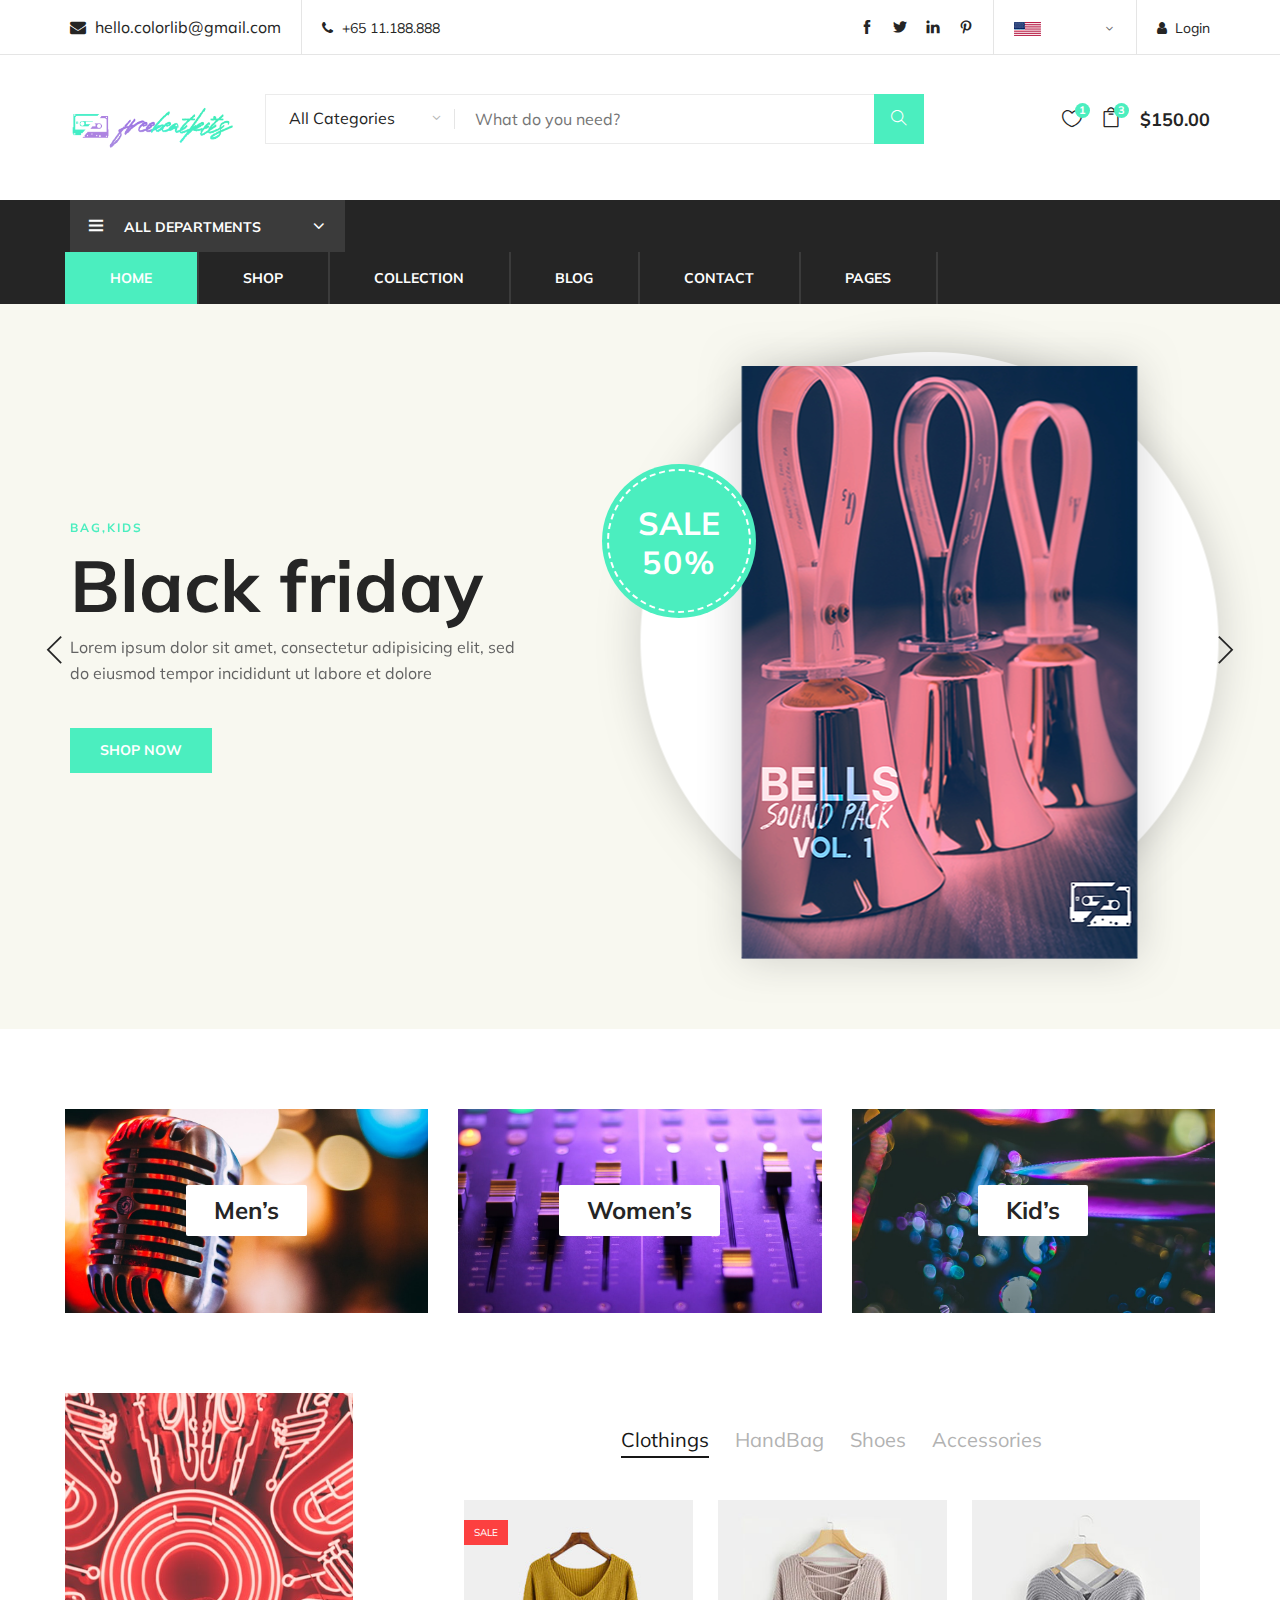
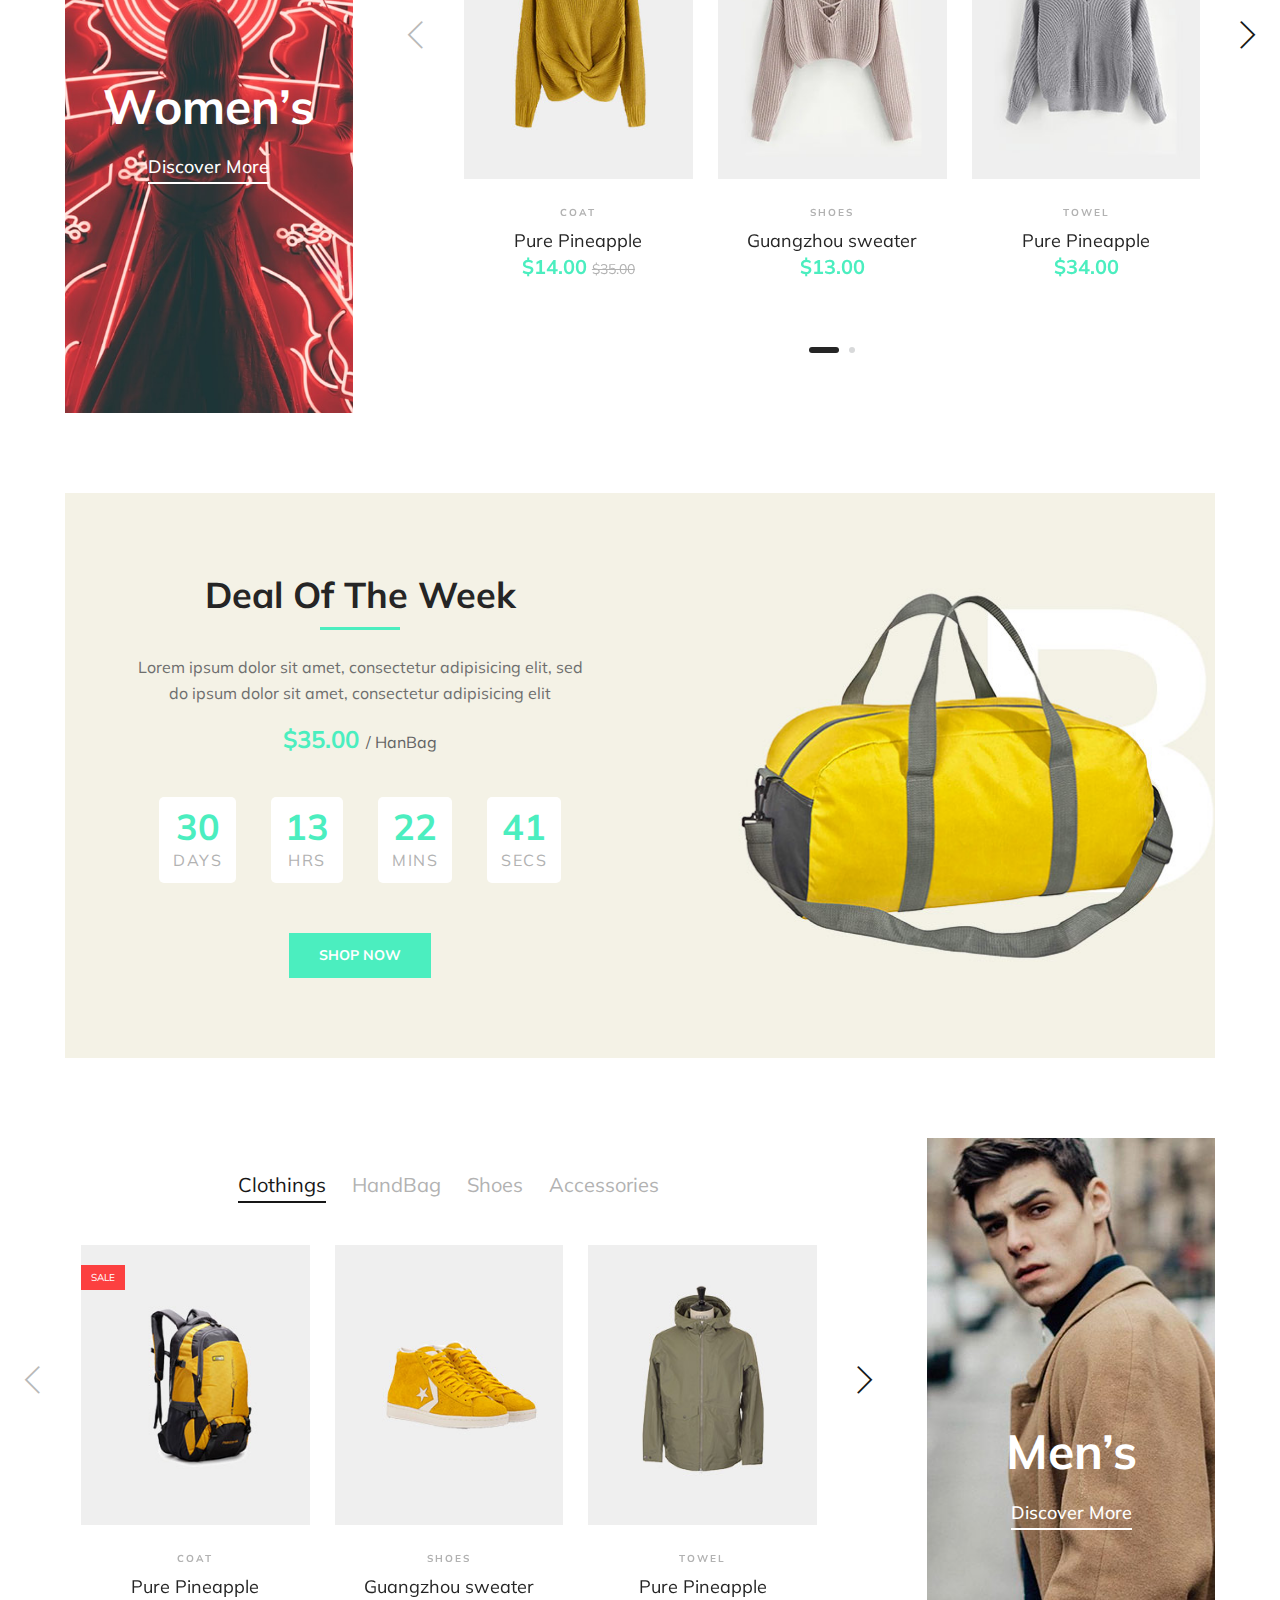
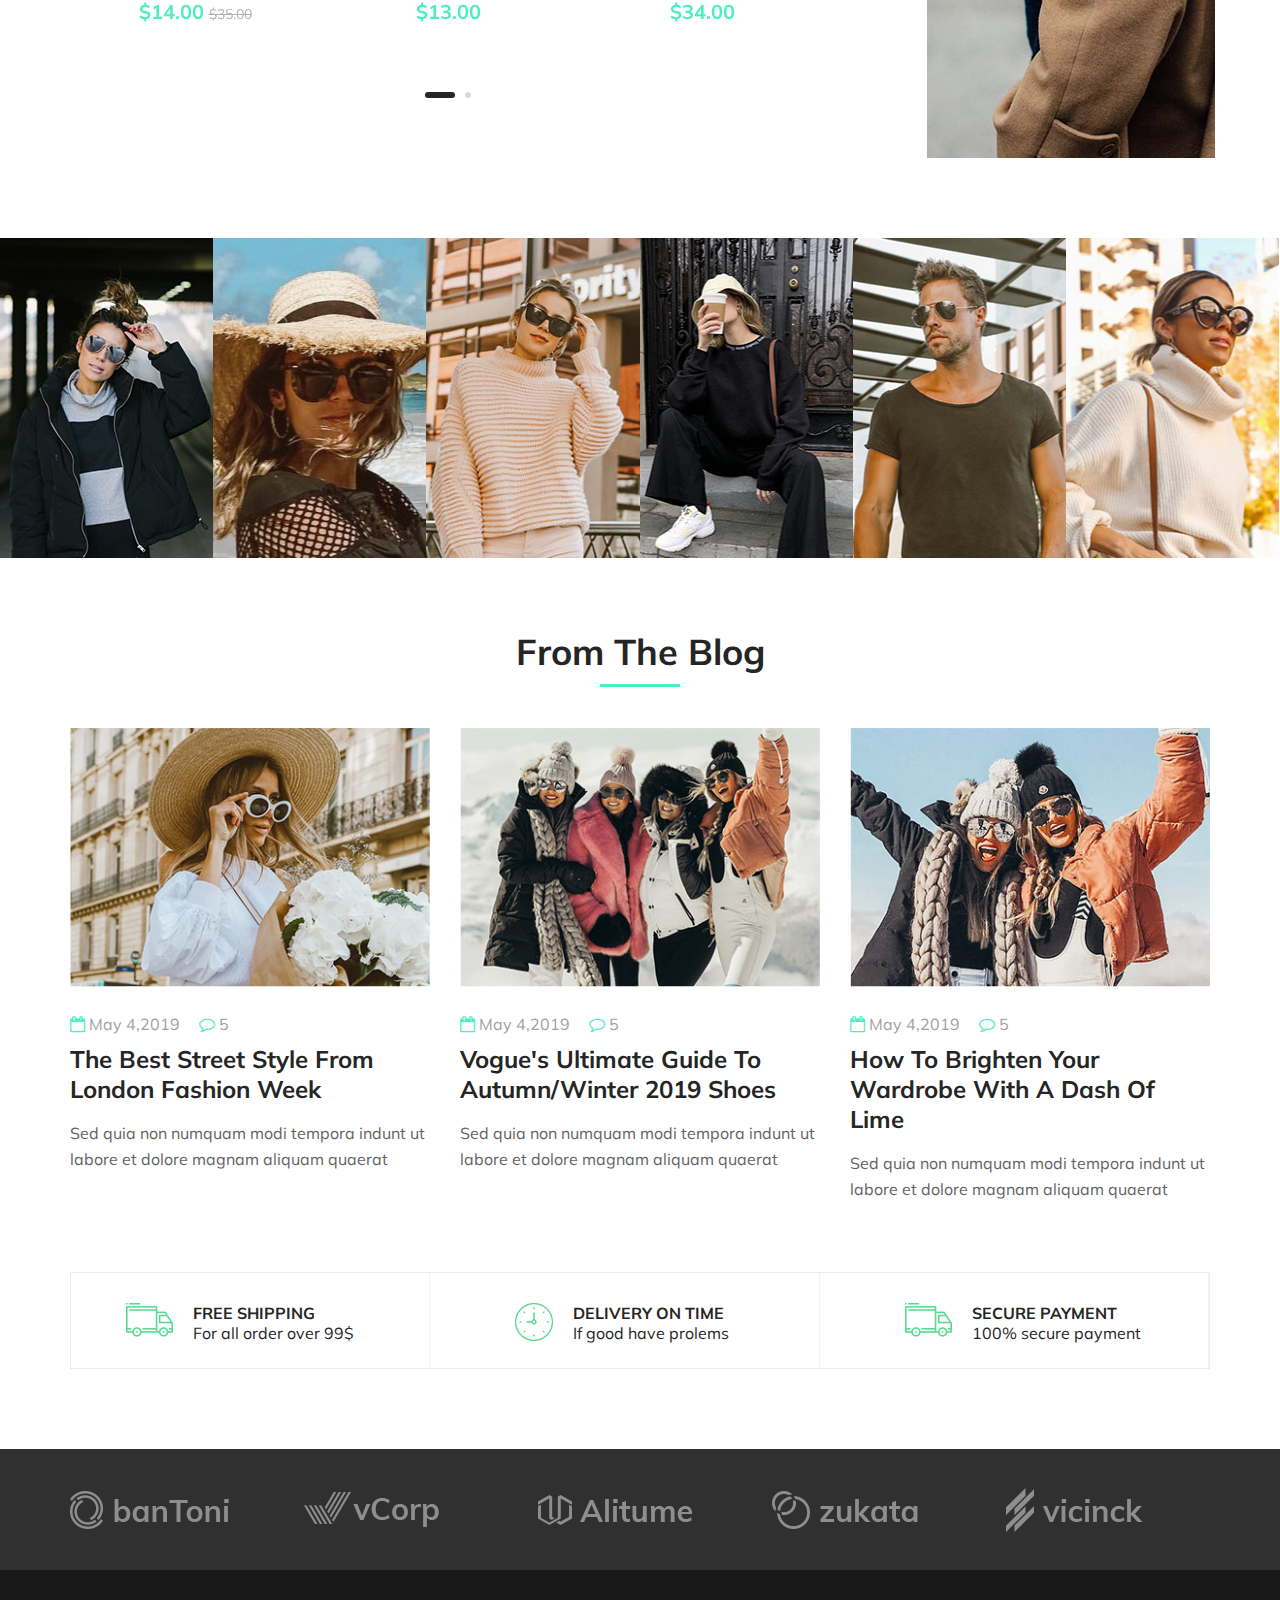
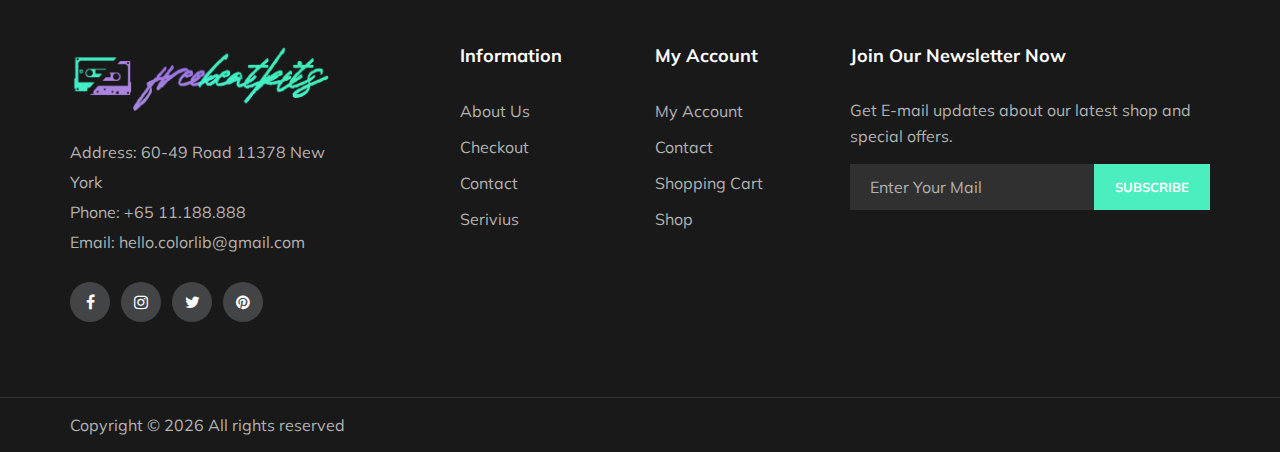
==== index.html @ e873b958 "Temp 1.0" ====
<!DOCTYPE html>
<html lang="zxx">

<head>
    <meta charset="UTF-8">
    <meta name="description" content="Fashi Template">
    <meta name="keywords" content="Fashi, unica, creative, html">
    <meta name="viewport" content="width=device-width, initial-scale=1.0">
    <meta http-equiv="X-UA-Compatible" content="ie=edge">
    <link rel="shortcut icon" href="./img/logo_icon.png " type="image/x-icon">
    <title>FreeBeatKits</title>

    <!-- Google Font -->
    <link href="https://fonts.googleapis.com/css?family=Muli:300,400,500,600,700,800,900&display=swap" rel="stylesheet">

    <!-- Css Styles -->
    <link rel="stylesheet" href="css/bootstrap.min.css" type="text/css">
    <link rel="stylesheet" href="css/font-awesome.min.css" type="text/css">
    <link rel="stylesheet" href="css/themify-icons.css" type="text/css">
    <link rel="stylesheet" href="css/elegant-icons.css" type="text/css">
    <link rel="stylesheet" href="css/owl.carousel.min.css" type="text/css">
    <link rel="stylesheet" href="css/nice-select.css" type="text/css">
    <link rel="stylesheet" href="css/jquery-ui.min.css" type="text/css">
    <link rel="stylesheet" href="css/slicknav.min.css" type="text/css">
    <link rel="stylesheet" href="css/style.css" type="text/css">
</head>

<body>
    <!-- Page Preloder -->
    <div id="preloder">
        <div class="loader"></div>
    </div>

    <!-- Header Section Begin -->
    <header class="header-section">
        <div class="header-top">
            <div class="container">
                <div class="ht-left">
                    <div class="mail-service">
                        <i class=" fa fa-envelope"></i>
                        hello.colorlib@gmail.com
                    </div>
                    <div class="phone-service">
                        <i class=" fa fa-phone"></i>
                        +65 11.188.888
                    </div>
                </div>
                <div class="ht-right">
                    <a href="#" class="login-panel"><i class="fa fa-user"></i>Login</a>
                    <div class="lan-selector">
                        <select class="language_drop" name="countries" id="countries" style="width:300px;">
                            <option value='yt' data-image="img/flag-1.jpg" data-imagecss="flag yt" data-title="English">
                            </option>
                            English</option>
                            <option value='yu' data-image="img/flag-2.jpg" data-imagecss="flag yu"
                                data-title="Bangladesh">German </option>
                        </select>
                    </div>
                    <div class="top-social">
                        <a href="#"><i class="ti-facebook"></i></a>
                        <a href="#"><i class="ti-twitter-alt"></i></a>
                        <a href="#"><i class="ti-linkedin"></i></a>
                        <a href="#"><i class="ti-pinterest"></i></a>
                    </div>
                </div>
            </div>
        </div>
        <div class="container">
            <div class="inner-header">
                <div class="row">
                    <div class="col-lg-2 col-md-2">
                        <div class="logo">
                            <a href="./index.html">
                                <img src="img/logo.png" alt="">
                            </a>
                        </div>
                    </div>
                    <div class="col-lg-7 col-md-7">
                        <div class="advanced-search">
                            <button type="button" class="category-btn">All Categories</button>
                            <div class="input-group">
                                <input type="text" placeholder="What do you need?">
                                <button type="button"><i class="ti-search"></i></button>
                            </div>
                        </div>
                    </div>
                    <div class="col-lg-3 text-right col-md-3">
                        <ul class="nav-right">
                            <li class="heart-icon">
                                <a href="#">
                                    <i class="icon_heart_alt"></i>
                                    <span>1</span>
                                </a>
                            </li>
                            <li class="cart-icon">
                                <a href="#">
                                    <i class="icon_bag_alt"></i>
                                    <span>3</span>
                                </a>
                                <div class="cart-hover">
                                    <div class="select-items">
                                        <table>
                                            <tbody>
                                                <tr>
                                                    <td class="si-pic"><img src="img/select-product-1.jpg" alt=""></td>
                                                    <td class="si-text">
                                                        <div class="product-selected">
                                                            <p>$60.00 x 1</p>
                                                            <h6>Kabino Bedside Table</h6>
                                                        </div>
                                                    </td>
                                                    <td class="si-close">
                                                        <i class="ti-close"></i>
                                                    </td>
                                                </tr>
                                                <tr>
                                                    <td class="si-pic"><img src="img/select-product-2.jpg" alt=""></td>
                                                    <td class="si-text">
                                                        <div class="product-selected">
                                                            <p>$60.00 x 1</p>
                                                            <h6>Kabino Bedside Table</h6>
                                                        </div>
                                                    </td>
                                                    <td class="si-close">
                                                        <i class="ti-close"></i>
                                                    </td>
                                                </tr>
                                            </tbody>
                                        </table>
                                    </div>
                                    <div class="select-total">
                                        <span>total:</span>
                                        <h5>$120.00</h5>
                                    </div>
                                    <div class="select-button">
                                        <a href="#" class="primary-btn view-card">VIEW CARD</a>
                                        <a href="#" class="primary-btn checkout-btn">CHECK OUT</a>
                                    </div>
                                </div>
                            </li>
                            <li class="cart-price">$150.00</li>
                        </ul>
                    </div>
                </div>
            </div>
        </div>
        <div class="nav-item">
            <div class="container">
                <div class="nav-depart">
                    <div class="depart-btn">
                        <i class="ti-menu"></i>
                        <span>All departments</span>
                        <ul class="depart-hover">
                            <li class="active"><a href="#">Women’s Clothing</a></li>
                            <li><a href="#">Men’s Clothing</a></li>
                            <li><a href="#">Underwear</a></li>
                            <li><a href="#">Kid's Clothing</a></li>
                            <li><a href="#">Brand Fashion</a></li>
                            <li><a href="#">Accessories/Shoes</a></li>
                            <li><a href="#">Luxury Brands</a></li>
                            <li><a href="#">Brand Outdoor Apparel</a></li>
                        </ul>
                    </div>
                </div>
                <nav class="nav-menu mobile-menu">
                    <ul>
                        <li class="active"><a href="./index.html">Home</a></li>
                        <li><a href="./shop.html">Shop</a></li>
                        <li><a href="#">Collection</a>
                            <ul class="dropdown">
                                <li><a href="#">Men's</a></li>
                                <li><a href="#">Women's</a></li>
                                <li><a href="#">Kid's</a></li>
                            </ul>
                        </li>
                        <li><a href="./blog.html">Blog</a></li>
                        <li><a href="./contact.html">Contact</a></li>
                        <li><a href="#">Pages</a>
                            <ul class="dropdown">
                                <li><a href="./blog-details.html">Blog Details</a></li>
                                <li><a href="./shopping-cart.html">Shopping Cart</a></li>
                                <li><a href="./check-out.html">Checkout</a></li>
                                <li><a href="./faq.html">Faq</a></li>
                                <li><a href="./register.html">Register</a></li>
                                <li><a href="./login.html">Login</a></li>
                            </ul>
                        </li>
                    </ul>
                </nav>
                <div id="mobile-menu-wrap"></div>
            </div>
        </div>
    </header>
    <!-- Header End -->

    <!-- Hero Section Begin -->
    <section class="hero-section">
        <div class="hero-items owl-carousel">
            <div class="single-hero-items set-bg" data-setbg="img/hero-1.jpg">
                <div class="container">
                    <div class="row">
                        <div class="col-lg-5">
                            <span>Bag,kids</span>
                            <h1>Black friday</h1>
                            <p>Lorem ipsum dolor sit amet, consectetur adipisicing elit, sed do eiusmod tempor
                                incididunt ut labore et dolore</p>
                            <a href="#" class="primary-btn">Shop Now</a>
                        </div>
                    </div>
                    <div class="off-card">
                        <h2>Sale <span>50%</span></h2>
                    </div>
                </div>
            </div>
            <div class="single-hero-items set-bg" data-setbg="img/hero-2.jpg">
                <div class="container">
                    <div class="row">
                        <div class="col-lg-5">
                            <span>Bag,kids</span>
                            <h1>Black friday</h1>
                            <p>Lorem ipsum dolor sit amet, consectetur adipisicing elit, sed do eiusmod tempor
                                incididunt ut labore et dolore</p>
                            <a href="#" class="primary-btn">Shop Now</a>
                        </div>
                    </div>
                    <div class="off-card">
                        <h2>Sale <span>50%</span></h2>
                    </div>
                </div>
            </div>
        </div>
    </section>
    <!-- Hero Section End -->

    <!-- Banner Section Begin -->
    <div class="banner-section spad">
        <div class="container-fluid">
            <div class="row">
                <div class="col-lg-4">
                    <div class="single-banner">
                        <img src="img/banner-1.jpg" alt="">
                        <div class="inner-text">
                            <h4>Men’s</h4>
                        </div>
                    </div>
                </div>
                <div class="col-lg-4">
                    <div class="single-banner">
                        <img src="img/banner-2.jpg" alt="">
                        <div class="inner-text">
                            <h4>Women’s</h4>
                        </div>
                    </div>
                </div>
                <div class="col-lg-4">
                    <div class="single-banner">
                        <img src="img/banner-3.jpg" alt="">
                        <div class="inner-text">
                            <h4>Kid’s</h4>
                        </div>
                    </div>
                </div>
            </div>
        </div>
    </div>
    <!-- Banner Section End -->

    <!-- Women Banner Section Begin -->
    <section class="women-banner spad">
        <div class="container-fluid">
            <div class="row">
                <div class="col-lg-3">
                    <div class="product-large set-bg" data-setbg="img/products/women-large.jpg">
                        <h2>Women’s</h2>
                        <a href="#">Discover More</a>
                    </div>
                </div>
                <div class="col-lg-8 offset-lg-1">
                    <div class="filter-control">
                        <ul>
                            <li class="active">Clothings</li>
                            <li>HandBag</li>
                            <li>Shoes</li>
                            <li>Accessories</li>
                        </ul>
                    </div>
                    <div class="product-slider owl-carousel">
                        <div class="product-item">
                            <div class="pi-pic">
                                <img src="img/products/women-1.jpg" alt="">
                                <div class="sale">Sale</div>
                                <div class="icon">
                                    <i class="icon_heart_alt"></i>
                                </div>
                                <ul>
                                    <li class="w-icon active"><a href="#"><i class="icon_bag_alt"></i></a></li>
                                    <li class="quick-view"><a href="#">+ Quick View</a></li>
                                    <li class="w-icon"><a href="#"><i class="fa fa-random"></i></a></li>
                                </ul>
                            </div>
                            <div class="pi-text">
                                <div class="catagory-name">Coat</div>
                                <a href="#">
                                    <h5>Pure Pineapple</h5>
                                </a>
                                <div class="product-price">
                                    $14.00
                                    <span>$35.00</span>
                                </div>
                            </div>
                        </div>
                        <div class="product-item">
                            <div class="pi-pic">
                                <img src="img/products/women-2.jpg" alt="">
                                <div class="icon">
                                    <i class="icon_heart_alt"></i>
                                </div>
                                <ul>
                                    <li class="w-icon active"><a href="#"><i class="icon_bag_alt"></i></a></li>
                                    <li class="quick-view"><a href="#">+ Quick View</a></li>
                                    <li class="w-icon"><a href="#"><i class="fa fa-random"></i></a></li>
                                </ul>
                            </div>
                            <div class="pi-text">
                                <div class="catagory-name">Shoes</div>
                                <a href="#">
                                    <h5>Guangzhou sweater</h5>
                                </a>
                                <div class="product-price">
                                    $13.00
                                </div>
                            </div>
                        </div>
                        <div class="product-item">
                            <div class="pi-pic">
                                <img src="img/products/women-3.jpg" alt="">
                                <div class="icon">
                                    <i class="icon_heart_alt"></i>
                                </div>
                                <ul>
                                    <li class="w-icon active"><a href="#"><i class="icon_bag_alt"></i></a></li>
                                    <li class="quick-view"><a href="#">+ Quick View</a></li>
                                    <li class="w-icon"><a href="#"><i class="fa fa-random"></i></a></li>
                                </ul>
                            </div>
                            <div class="pi-text">
                                <div class="catagory-name">Towel</div>
                                <a href="#">
                                    <h5>Pure Pineapple</h5>
                                </a>
                                <div class="product-price">
                                    $34.00
                                </div>
                            </div>
                        </div>
                        <div class="product-item">
                            <div class="pi-pic">
                                <img src="img/products/women-4.jpg" alt="">
                                <div class="icon">
                                    <i class="icon_heart_alt"></i>
                                </div>
                                <ul>
                                    <li class="w-icon active"><a href="#"><i class="icon_bag_alt"></i></a></li>
                                    <li class="quick-view"><a href="#">+ Quick View</a></li>
                                    <li class="w-icon"><a href="#"><i class="fa fa-random"></i></a></li>
                                </ul>
                            </div>
                            <div class="pi-text">
                                <div class="catagory-name">Towel</div>
                                <a href="#">
                                    <h5>Converse Shoes</h5>
                                </a>
                                <div class="product-price">
                                    $34.00
                                </div>
                            </div>
                        </div>
                    </div>
                </div>
            </div>
        </div>
    </section>
    <!-- Women Banner Section End -->

    <!-- Deal Of The Week Section Begin-->
    <section class="deal-of-week set-bg spad" data-setbg="img/time-bg.jpg">
        <div class="container">
            <div class="col-lg-6 text-center">
                <div class="section-title">
                    <h2>Deal Of The Week</h2>
                    <p>Lorem ipsum dolor sit amet, consectetur adipisicing elit, sed<br /> do ipsum dolor sit amet,
                        consectetur adipisicing elit </p>
                    <div class="product-price">
                        $35.00
                        <span>/ HanBag</span>
                    </div>
                </div>
                <div class="countdown-timer" id="countdown">
                    <div class="cd-item">
                        <span>56</span>
                        <p>Days</p>
                    </div>
                    <div class="cd-item">
                        <span>12</span>
                        <p>Hrs</p>
                    </div>
                    <div class="cd-item">
                        <span>40</span>
                        <p>Mins</p>
                    </div>
                    <div class="cd-item">
                        <span>52</span>
                        <p>Secs</p>
                    </div>
                </div>
                <a href="#" class="primary-btn">Shop Now</a>
            </div>
        </div>
    </section>
    <!-- Deal Of The Week Section End -->

    <!-- Man Banner Section Begin -->
    <section class="man-banner spad">
        <div class="container-fluid">
            <div class="row">
                <div class="col-lg-8">
                    <div class="filter-control">
                        <ul>
                            <li class="active">Clothings</li>
                            <li>HandBag</li>
                            <li>Shoes</li>
                            <li>Accessories</li>
                        </ul>
                    </div>
                    <div class="product-slider owl-carousel">
                        <div class="product-item">
                            <div class="pi-pic">
                                <img src="img/products/man-1.jpg" alt="">
                                <div class="sale">Sale</div>
                                <div class="icon">
                                    <i class="icon_heart_alt"></i>
                                </div>
                                <ul>
                                    <li class="w-icon active"><a href="#"><i class="icon_bag_alt"></i></a></li>
                                    <li class="quick-view"><a href="#">+ Quick View</a></li>
                                    <li class="w-icon"><a href="#"><i class="fa fa-random"></i></a></li>
                                </ul>
                            </div>
                            <div class="pi-text">
                                <div class="catagory-name">Coat</div>
                                <a href="#">
                                    <h5>Pure Pineapple</h5>
                                </a>
                                <div class="product-price">
                                    $14.00
                                    <span>$35.00</span>
                                </div>
                            </div>
                        </div>
                        <div class="product-item">
                            <div class="pi-pic">
                                <img src="img/products/man-2.jpg" alt="">
                                <div class="icon">
                                    <i class="icon_heart_alt"></i>
                                </div>
                                <ul>
                                    <li class="w-icon active"><a href="#"><i class="icon_bag_alt"></i></a></li>
                                    <li class="quick-view"><a href="#">+ Quick View</a></li>
                                    <li class="w-icon"><a href="#"><i class="fa fa-random"></i></a></li>
                                </ul>
                            </div>
                            <div class="pi-text">
                                <div class="catagory-name">Shoes</div>
                                <a href="#">
                                    <h5>Guangzhou sweater</h5>
                                </a>
                                <div class="product-price">
                                    $13.00
                                </div>
                            </div>
                        </div>
                        <div class="product-item">
                            <div class="pi-pic">
                                <img src="img/products/man-3.jpg" alt="">
                                <div class="icon">
                                    <i class="icon_heart_alt"></i>
                                </div>
                                <ul>
                                    <li class="w-icon active"><a href="#"><i class="icon_bag_alt"></i></a></li>
                                    <li class="quick-view"><a href="#">+ Quick View</a></li>
                                    <li class="w-icon"><a href="#"><i class="fa fa-random"></i></a></li>
                                </ul>
                            </div>
                            <div class="pi-text">
                                <div class="catagory-name">Towel</div>
                                <a href="#">
                                    <h5>Pure Pineapple</h5>
                                </a>
                                <div class="product-price">
                                    $34.00
                                </div>
                            </div>
                        </div>
                        <div class="product-item">
                            <div class="pi-pic">
                                <img src="img/products/man-4.jpg" alt="">
                                <div class="icon">
                                    <i class="icon_heart_alt"></i>
                                </div>
                                <ul>
                                    <li class="w-icon active"><a href="#"><i class="icon_bag_alt"></i></a></li>
                                    <li class="quick-view"><a href="#">+ Quick View</a></li>
                                    <li class="w-icon"><a href="#"><i class="fa fa-random"></i></a></li>
                                </ul>
                            </div>
                            <div class="pi-text">
                                <div class="catagory-name">Towel</div>
                                <a href="#">
                                    <h5>Converse Shoes</h5>
                                </a>
                                <div class="product-price">
                                    $34.00
                                </div>
                            </div>
                        </div>
                    </div>
                </div>
                <div class="col-lg-3 offset-lg-1">
                    <div class="product-large set-bg m-large" data-setbg="img/products/man-large.jpg">
                        <h2>Men’s</h2>
                        <a href="#">Discover More</a>
                    </div>
                </div>
            </div>
        </div>
    </section>
    <!-- Man Banner Section End -->

    <!-- Instagram Section Begin -->
    <div class="instagram-photo">
        <div class="insta-item set-bg" data-setbg="img/insta-1.jpg">
            <div class="inside-text">
                <i class="ti-instagram"></i>
                <h5><a href="#">colorlib_Collection</a></h5>
            </div>
        </div>
        <div class="insta-item set-bg" data-setbg="img/insta-2.jpg">
            <div class="inside-text">
                <i class="ti-instagram"></i>
                <h5><a href="#">colorlib_Collection</a></h5>
            </div>
        </div>
        <div class="insta-item set-bg" data-setbg="img/insta-3.jpg">
            <div class="inside-text">
                <i class="ti-instagram"></i>
                <h5><a href="#">colorlib_Collection</a></h5>
            </div>
        </div>
        <div class="insta-item set-bg" data-setbg="img/insta-4.jpg">
            <div class="inside-text">
                <i class="ti-instagram"></i>
                <h5><a href="#">colorlib_Collection</a></h5>
            </div>
        </div>
        <div class="insta-item set-bg" data-setbg="img/insta-5.jpg">
            <div class="inside-text">
                <i class="ti-instagram"></i>
                <h5><a href="#">colorlib_Collection</a></h5>
            </div>
        </div>
        <div class="insta-item set-bg" data-setbg="img/insta-6.jpg">
            <div class="inside-text">
                <i class="ti-instagram"></i>
                <h5><a href="#">colorlib_Collection</a></h5>
            </div>
        </div>
    </div>
    <!-- Instagram Section End -->

    <!-- Latest Blog Section Begin -->
    <section class="latest-blog spad">
        <div class="container">
            <div class="row">
                <div class="col-lg-12">
                    <div class="section-title">
                        <h2>From The Blog</h2>
                    </div>
                </div>
            </div>
            <div class="row">
                <div class="col-lg-4 col-md-6">
                    <div class="single-latest-blog">
                        <img src="img/latest-1.jpg" alt="">
                        <div class="latest-text">
                            <div class="tag-list">
                                <div class="tag-item">
                                    <i class="fa fa-calendar-o"></i>
                                    May 4,2019
                                </div>
                                <div class="tag-item">
                                    <i class="fa fa-comment-o"></i>
                                    5
                                </div>
                            </div>
                            <a href="#">
                                <h4>The Best Street Style From London Fashion Week</h4>
                            </a>
                            <p>Sed quia non numquam modi tempora indunt ut labore et dolore magnam aliquam quaerat </p>
                        </div>
                    </div>
                </div>
                <div class="col-lg-4 col-md-6">
                    <div class="single-latest-blog">
                        <img src="img/latest-2.jpg" alt="">
                        <div class="latest-text">
                            <div class="tag-list">
                                <div class="tag-item">
                                    <i class="fa fa-calendar-o"></i>
                                    May 4,2019
                                </div>
                                <div class="tag-item">
                                    <i class="fa fa-comment-o"></i>
                                    5
                                </div>
                            </div>
                            <a href="#">
                                <h4>Vogue's Ultimate Guide To Autumn/Winter 2019 Shoes</h4>
                            </a>
                            <p>Sed quia non numquam modi tempora indunt ut labore et dolore magnam aliquam quaerat </p>
                        </div>
                    </div>
                </div>
                <div class="col-lg-4 col-md-6">
                    <div class="single-latest-blog">
                        <img src="img/latest-3.jpg" alt="">
                        <div class="latest-text">
                            <div class="tag-list">
                                <div class="tag-item">
                                    <i class="fa fa-calendar-o"></i>
                                    May 4,2019
                                </div>
                                <div class="tag-item">
                                    <i class="fa fa-comment-o"></i>
                                    5
                                </div>
                            </div>
                            <a href="#">
                                <h4>How To Brighten Your Wardrobe With A Dash Of Lime</h4>
                            </a>
                            <p>Sed quia non numquam modi tempora indunt ut labore et dolore magnam aliquam quaerat </p>
                        </div>
                    </div>
                </div>
            </div>
            <div class="benefit-items">
                <div class="row">
                    <div class="col-lg-4">
                        <div class="single-benefit">
                            <div class="sb-icon">
                                <img src="img/icon-1.png" alt="">
                            </div>
                            <div class="sb-text">
                                <h6>Free Shipping</h6>
                                <p>For all order over 99$</p>
                            </div>
                        </div>
                    </div>
                    <div class="col-lg-4">
                        <div class="single-benefit">
                            <div class="sb-icon">
                                <img src="img/icon-2.png" alt="">
                            </div>
                            <div class="sb-text">
                                <h6>Delivery On Time</h6>
                                <p>If good have prolems</p>
                            </div>
                        </div>
                    </div>
                    <div class="col-lg-4">
                        <div class="single-benefit">
                            <div class="sb-icon">
                                <img src="img/icon-1.png" alt="">
                            </div>
                            <div class="sb-text">
                                <h6>Secure Payment</h6>
                                <p>100% secure payment</p>
                            </div>
                        </div>
                    </div>
                </div>
            </div>
        </div>
    </section>
    <!-- Latest Blog Section End -->

    <!-- Partner Logo Section Begin -->
    <div class="partner-logo">
        <div class="container">
            <div class="logo-carousel owl-carousel">
                <div class="logo-item">
                    <div class="tablecell-inner">
                        <img src="img/logo-carousel/logo-1.png" alt="">
                    </div>
                </div>
                <div class="logo-item">
                    <div class="tablecell-inner">
                        <img src="img/logo-carousel/logo-2.png" alt="">
                    </div>
                </div>
                <div class="logo-item">
                    <div class="tablecell-inner">
                        <img src="img/logo-carousel/logo-3.png" alt="">
                    </div>
                </div>
                <div class="logo-item">
                    <div class="tablecell-inner">
                        <img src="img/logo-carousel/logo-4.png" alt="">
                    </div>
                </div>
                <div class="logo-item">
                    <div class="tablecell-inner">
                        <img src="img/logo-carousel/logo-5.png" alt="">
                    </div>
                </div>
            </div>
        </div>
    </div>
    <!-- Partner Logo Section End -->

    <!-- Footer Section Begin -->
    <footer class="footer-section">
        <div class="container">
            <div class="row">
                <div class="col-lg-3">
                    <div class="footer-left">
                        <div class="footer-logo">
                            <a href="#"><img src="img/footer-logo.png" alt=""></a>
                        </div>
                        <ul>
                            <li>Address: 60-49 Road 11378 New York</li>
                            <li>Phone: +65 11.188.888</li>
                            <li>Email: hello.colorlib@gmail.com</li>
                        </ul>
                        <div class="footer-social">
                            <a href="#"><i class="fa fa-facebook"></i></a>
                            <a href="#"><i class="fa fa-instagram"></i></a>
                            <a href="#"><i class="fa fa-twitter"></i></a>
                            <a href="#"><i class="fa fa-pinterest"></i></a>
                        </div>
                    </div>
                </div>
                <div class="col-lg-2 offset-lg-1">
                    <div class="footer-widget">
                        <h5>Information</h5>
                        <ul>
                            <li><a href="#">About Us</a></li>
                            <li><a href="#">Checkout</a></li>
                            <li><a href="#">Contact</a></li>
                            <li><a href="#">Serivius</a></li>
                        </ul>
                    </div>
                </div>
                <div class="col-lg-2">
                    <div class="footer-widget">
                        <h5>My Account</h5>
                        <ul>
                            <li><a href="#">My Account</a></li>
                            <li><a href="#">Contact</a></li>
                            <li><a href="#">Shopping Cart</a></li>
                            <li><a href="#">Shop</a></li>
                        </ul>
                    </div>
                </div>
                <div class="col-lg-4">
                    <div class="newslatter-item">
                        <h5>Join Our Newsletter Now</h5>
                        <p>Get E-mail updates about our latest shop and special offers.</p>
                        <form action="#" class="subscribe-form">
                            <input type="text" placeholder="Enter Your Mail">
                            <button type="button">Subscribe</button>
                        </form>
                    </div>
                </div>
            </div>
        </div>
        <div class="copyright-reserved">
            <div class="container">
                <div class="row">
                    <div class="col-lg-12">
                        <div class="copyright-text">
                            <!-- Link back to Colorlib can't be removed. Template is licensed under CC BY 3.0. -->
                            Copyright &copy;
                            <script>document.write(new Date().getFullYear());</script> All rights reserved
                            <!-- Link back to Colorlib can't be removed. Template is licensed under CC BY 3.0. -->
                        </div>
                    </div>
                </div>
            </div>
        </div>
    </footer>
    <!-- Footer Section End -->

    <!-- Js Plugins -->
    <script src="js/jquery-3.3.1.min.js"></script>
    <script src="js/bootstrap.min.js"></script>
    <script src="js/jquery-ui.min.js"></script>
    <script src="js/jquery.countdown.min.js"></script>
    <script src="js/jquery.nice-select.min.js"></script>
    <script src="js/jquery.zoom.min.js"></script>
    <script src="js/jquery.dd.min.js"></script>
    <script src="js/jquery.slicknav.js"></script>
    <script src="js/owl.carousel.min.js"></script>
    <script src="js/main.js"></script>
</body>

</html>
---- css/themify-icons.css ----
@font-face {
	font-family: 'themify';
	src:url('../fonts/themify.eot?-fvbane');
	src:url('../fonts/themify.eot?#iefix-fvbane') format('embedded-opentype'),
		url('../fonts/themify.woff?-fvbane') format('woff'),
		url('../fonts/themify.ttf?-fvbane') format('truetype'),
		url('../fonts/themify.svg?-fvbane#themify') format('svg');
	font-weight: normal;
	font-style: normal;
}

[class^="ti-"], [class*=" ti-"] {
	font-family: 'themify';
	speak: none;
	font-style: normal;
	font-weight: normal;
	font-variant: normal;
	text-transform: none;
	line-height: 1;

	/* Better Font Rendering =========== */
	-webkit-font-smoothing: antialiased;
	-moz-osx-font-smoothing: grayscale;
}

.ti-wand:before {
	content: "\e600";
}
.ti-volume:before {
	content: "\e601";
}
.ti-user:before {
	content: "\e602";
}
.ti-unlock:before {
	content: "\e603";
}
.ti-unlink:before {
	content: "\e604";
}
.ti-trash:before {
	content: "\e605";
}
.ti-thought:before {
	content: "\e606";
}
.ti-target:before {
	content: "\e607";
}
.ti-tag:before {
	content: "\e608";
}
.ti-tablet:before {
	content: "\e609";
}
.ti-star:before {
	content: "\e60a";
}
.ti-spray:before {
	content: "\e60b";
}
.ti-signal:before {
	content: "\e60c";
}
.ti-shopping-cart:before {
	content: "\e60d";
}
.ti-shopping-cart-full:before {
	content: "\e60e";
}
.ti-settings:before {
	content: "\e60f";
}
.ti-search:before {
	content: "\e610";
}
.ti-zoom-in:before {
	content: "\e611";
}
.ti-zoom-out:before {
	content: "\e612";
}
.ti-cut:before {
	content: "\e613";
}
.ti-ruler:before {
	content: "\e614";
}
.ti-ruler-pencil:before {
	content: "\e615";
}
.ti-ruler-alt:before {
	content: "\e616";
}
.ti-bookmark:before {
	content: "\e617";
}
.ti-bookmark-alt:before {
	content: "\e618";
}
.ti-reload:before {
	content: "\e619";
}
.ti-plus:before {
	content: "\e61a";
}
.ti-pin:before {
	content: "\e61b";
}
.ti-pencil:before {
	content: "\e61c";
}
.ti-pencil-alt:before {
	content: "\e61d";
}
.ti-paint-roller:before {
	content: "\e61e";
}
.ti-paint-bucket:before {
	content: "\e61f";
}
.ti-na:before {
	content: "\e620";
}
.ti-mobile:before {
	content: "\e621";
}
.ti-minus:before {
	content: "\e622";
}
.ti-medall:before {
	content: "\e623";
}
.ti-medall-alt:before {
	content: "\e624";
}
.ti-marker:before {
	content: "\e625";
}
.ti-marker-alt:before {
	content: "\e626";
}
.ti-arrow-up:before {
	content: "\e627";
}
.ti-arrow-right:before {
	content: "\e628";
}
.ti-arrow-left:before {
	content: "\e629";
}
.ti-arrow-down:before {
	content: "\e62a";
}
.ti-lock:before {
	content: "\e62b";
}
.ti-location-arrow:before {
	content: "\e62c";
}
.ti-link:before {
	content: "\e62d";
}
.ti-layout:before {
	content: "\e62e";
}
.ti-layers:before {
	content: "\e62f";
}
.ti-layers-alt:before {
	content: "\e630";
}
.ti-key:before {
	content: "\e631";
}
.ti-import:before {
	content: "\e632";
}
.ti-image:before {
	content: "\e633";
}
.ti-heart:before {
	content: "\e634";
}
.ti-heart-broken:before {
	content: "\e635";
}
.ti-hand-stop:before {
	content: "\e636";
}
.ti-hand-open:before {
	content: "\e637";
}
.ti-hand-drag:before {
	content: "\e638";
}
.ti-folder:before {
	content: "\e639";
}
.ti-flag:before {
	content: "\e63a";
}
.ti-flag-alt:before {
	content: "\e63b";
}
.ti-flag-alt-2:before {
	content: "\e63c";
}
.ti-eye:before {
	content: "\e63d";
}
.ti-export:before {
	content: "\e63e";
}
.ti-exchange-vertical:before {
	content: "\e63f";
}
.ti-desktop:before {
	content: "\e640";
}
.ti-cup:before {
	content: "\e641";
}
.ti-crown:before {
	content: "\e642";
}
.ti-comments:before {
	content: "\e643";
}
.ti-comment:before {
	content: "\e644";
}
.ti-comment-alt:before {
	content: "\e645";
}
.ti-close:before {
	content: "\e646";
}
.ti-clip:before {
	content: "\e647";
}
.ti-angle-up:before {
	content: "\e648";
}
.ti-angle-right:before {
	content: "\e649";
}
.ti-angle-left:before {
	content: "\e64a";
}
.ti-angle-down:before {
	content: "\e64b";
}
.ti-check:before {
	content: "\e64c";
}
.ti-check-box:before {
	content: "\e64d";
}
.ti-camera:before {
	content: "\e64e";
}
.ti-announcement:before {
	content: "\e64f";
}
.ti-brush:before {
	content: "\e650";
}
.ti-briefcase:before {
	content: "\e651";
}
.ti-bolt:before {
	content: "\e652";
}
.ti-bolt-alt:before {
	content: "\e653";
}
.ti-blackboard:before {
	content: "\e654";
}
.ti-bag:before {
	content: "\e655";
}
.ti-move:before {
	content: "\e656";
}
.ti-arrows-vertical:before {
	content: "\e657";
}
.ti-arrows-horizontal:before {
	content: "\e658";
}
.ti-fullscreen:before {
	content: "\e659";
}
.ti-arrow-top-right:before {
	content: "\e65a";
}
.ti-arrow-top-left:before {
	content: "\e65b";
}
.ti-arrow-circle-up:before {
	content: "\e65c";
}
.ti-arrow-circle-right:before {
	content: "\e65d";
}
.ti-arrow-circle-left:before {
	content: "\e65e";
}
.ti-arrow-circle-down:before {
	content: "\e65f";
}
.ti-angle-double-up:before {
	content: "\e660";
}
.ti-angle-double-right:before {
	content: "\e661";
}
.ti-angle-double-left:before {
	content: "\e662";
}
.ti-angle-double-down:before {
	content: "\e663";
}
.ti-zip:before {
	content: "\e664";
}
.ti-world:before {
	content: "\e665";
}
.ti-wheelchair:before {
	content: "\e666";
}
.ti-view-list:before {
	content: "\e667";
}
.ti-view-list-alt:before {
	content: "\e668";
}
.ti-view-grid:before {
	content: "\e669";
}
.ti-uppercase:before {
	content: "\e66a";
}
.ti-upload:before {
	content: "\e66b";
}
.ti-underline:before {
	content: "\e66c";
}
.ti-truck:before {
	content: "\e66d";
}
.ti-timer:before {
	content: "\e66e";
}
.ti-ticket:before {
	content: "\e66f";
}
.ti-thumb-up:before {
	content: "\e670";
}
.ti-thumb-down:before {
	content: "\e671";
}
.ti-text:before {
	content: "\e672";
}
.ti-stats-up:before {
	content: "\e673";
}
.ti-stats-down:before {
	content: "\e674";
}
.ti-split-v:before {
	content: "\e675";
}
.ti-split-h:before {
	content: "\e676";
}
.ti-smallcap:before {
	content: "\e677";
}
.ti-shine:before {
	content: "\e678";
}
.ti-shift-right:before {
	content: "\e679";
}
.ti-shift-left:before {
	content: "\e67a";
}
.ti-shield:before {
	content: "\e67b";
}
.ti-notepad:before {
	content: "\e67c";
}
.ti-server:before {
	content: "\e67d";
}
.ti-quote-right:before {
	content: "\e67e";
}
.ti-quote-left:before {
	content: "\e67f";
}
.ti-pulse:before {
	content: "\e680";
}
.ti-printer:before {
	content: "\e681";
}
.ti-power-off:before {
	content: "\e682";
}
.ti-plug:before {
	content: "\e683";
}
.ti-pie-chart:before {
	content: "\e684";
}
.ti-paragraph:before {
	content: "\e685";
}
.ti-panel:before {
	content: "\e686";
}
.ti-package:before {
	content: "\e687";
}
.ti-music:before {
	content: "\e688";
}
.ti-music-alt:before {
	content: "\e689";
}
.ti-mouse:before {
	content: "\e68a";
}
.ti-mouse-alt:before {
	content: "\e68b";
}
.ti-money:before {
	content: "\e68c";
}
.ti-microphone:before {
	content: "\e68d";
}
.ti-menu:before {
	content: "\e68e";
}
.ti-menu-alt:before {
	content: "\e68f";
}
.ti-map:before {
	content: "\e690";
}
.ti-map-alt:before {
	content: "\e691";
}
.ti-loop:before {
	content: "\e692";
}
.ti-location-pin:before {
	content: "\e693";
}
.ti-list:before {
	content: "\e694";
}
.ti-light-bulb:before {
	content: "\e695";
}
.ti-Italic:before {
	content: "\e696";
}
.ti-info:before {
	content: "\e697";
}
.ti-infinite:before {
	content: "\e698";
}
.ti-id-badge:before {
	content: "\e699";
}
.ti-hummer:before {
	content: "\e69a";
}
.ti-home:before {
	content: "\e69b";
}
.ti-help:before {
	content: "\e69c";
}
.ti-headphone:before {
	content: "\e69d";
}
.ti-harddrives:before {
	content: "\e69e";
}
.ti-harddrive:before {
	content: "\e69f";
}
.ti-gift:before {
	content: "\e6a0";
}
.ti-game:before {
	content: "\e6a1";
}
.ti-filter:before {
	content: "\e6a2";
}
.ti-files:before {
	content: "\e6a3";
}
.ti-file:before {
	content: "\e6a4";
}
.ti-eraser:before {
	content: "\e6a5";
}
.ti-envelope:before {
	content: "\e6a6";
}
.ti-download:before {
	content: "\e6a7";
}
.ti-direction:before {
	content: "\e6a8";
}
.ti-direction-alt:before {
	content: "\e6a9";
}
.ti-dashboard:before {
	content: "\e6aa";
}
.ti-control-stop:before {
	content: "\e6ab";
}
.ti-control-shuffle:before {
	content: "\e6ac";
}
.ti-control-play:before {
	content: "\e6ad";
}
.ti-control-pause:before {
	content: "\e6ae";
}
.ti-control-forward:before {
	content: "\e6af";
}
.ti-control-backward:before {
	content: "\e6b0";
}
.ti-cloud:before {
	content: "\e6b1";
}
.ti-cloud-up:before {
	content: "\e6b2";
}
.ti-cloud-down:before {
	content: "\e6b3";
}
.ti-clipboard:before {
	content: "\e6b4";
}
.ti-car:before {
	content: "\e6b5";
}
.ti-calendar:before {
	content: "\e6b6";
}
.ti-book:before {
	content: "\e6b7";
}
.ti-bell:before {
	content: "\e6b8";
}
.ti-basketball:before {
	content: "\e6b9";
}
.ti-bar-chart:before {
	content: "\e6ba";
}
.ti-bar-chart-alt:before {
	content: "\e6bb";
}
.ti-back-right:before {
	content: "\e6bc";
}
.ti-back-left:before {
	content: "\e6bd";
}
.ti-arrows-corner:before {
	content: "\e6be";
}
.ti-archive:before {
	content: "\e6bf";
}
.ti-anchor:before {
	content: "\e6c0";
}
.ti-align-right:before {
	content: "\e6c1";
}
.ti-align-left:before {
	content: "\e6c2";
}
.ti-align-justify:before {
	content: "\e6c3";
}
.ti-align-center:before {
	content: "\e6c4";
}
.ti-alert:before {
	content: "\e6c5";
}
.ti-alarm-clock:before {
	content: "\e6c6";
}
.ti-agenda:before {
	content: "\e6c7";
}
.ti-write:before {
	content: "\e6c8";
}
.ti-window:before {
	content: "\e6c9";
}
.ti-widgetized:before {
	content: "\e6ca";
}
.ti-widget:before {
	content: "\e6cb";
}
.ti-widget-alt:before {
	content: "\e6cc";
}
.ti-wallet:before {
	content: "\e6cd";
}
.ti-video-clapper:before {
	content: "\e6ce";
}
.ti-video-camera:before {
	content: "\e6cf";
}
.ti-vector:before {
	content: "\e6d0";
}
.ti-themify-logo:before {
	content: "\e6d1";
}
.ti-themify-favicon:before {
	content: "\e6d2";
}
.ti-themify-favicon-alt:before {
	content: "\e6d3";
}
.ti-support:before {
	content: "\e6d4";
}
.ti-stamp:before {
	content: "\e6d5";
}
.ti-split-v-alt:before {
	content: "\e6d6";
}
.ti-slice:before {
	content: "\e6d7";
}
.ti-shortcode:before {
	content: "\e6d8";
}
.ti-shift-right-alt:before {
	content: "\e6d9";
}
.ti-shift-left-alt:before {
	content: "\e6da";
}
.ti-ruler-alt-2:before {
	content: "\e6db";
}
.ti-receipt:before {
	content: "\e6dc";
}
.ti-pin2:before {
	content: "\e6dd";
}
.ti-pin-alt:before {
	content: "\e6de";
}
.ti-pencil-alt2:before {
	content: "\e6df";
}
.ti-palette:before {
	content: "\e6e0";
}
.ti-more:before {
	content: "\e6e1";
}
.ti-more-alt:before {
	content: "\e6e2";
}
.ti-microphone-alt:before {
	content: "\e6e3";
}
.ti-magnet:before {
	content: "\e6e4";
}
.ti-line-double:before {
	content: "\e6e5";
}
.ti-line-dotted:before {
	content: "\e6e6";
}
.ti-line-dashed:before {
	content: "\e6e7";
}
.ti-layout-width-full:before {
	content: "\e6e8";
}
.ti-layout-width-default:before {
	content: "\e6e9";
}
.ti-layout-width-default-alt:before {
	content: "\e6ea";
}
.ti-layout-tab:before {
	content: "\e6eb";
}
.ti-layout-tab-window:before {
	content: "\e6ec";
}
.ti-layout-tab-v:before {
	content: "\e6ed";
}
.ti-layout-tab-min:before {
	content: "\e6ee";
}
.ti-layout-slider:before {
	content: "\e6ef";
}
.ti-layout-slider-alt:before {
	content: "\e6f0";
}
.ti-layout-sidebar-right:before {
	content: "\e6f1";
}
.ti-layout-sidebar-none:before {
	content: "\e6f2";
}
.ti-layout-sidebar-left:before {
	content: "\e6f3";
}
.ti-layout-placeholder:before {
	content: "\e6f4";
}
.ti-layout-menu:before {
	content: "\e6f5";
}
.ti-layout-menu-v:before {
	content: "\e6f6";
}
.ti-layout-menu-separated:before {
	content: "\e6f7";
}
.ti-layout-menu-full:before {
	content: "\e6f8";
}
.ti-layout-media-right-alt:before {
	content: "\e6f9";
}
.ti-layout-media-right:before {
	content: "\e6fa";
}
.ti-layout-media-overlay:before {
	content: "\e6fb";
}
.ti-layout-media-overlay-alt:before {
	content: "\e6fc";
}
.ti-layout-media-overlay-alt-2:before {
	content: "\e6fd";
}
.ti-layout-media-left-alt:before {
	content: "\e6fe";
}
.ti-layout-media-left:before {
	content: "\e6ff";
}
.ti-layout-media-center-alt:before {
	content: "\e700";
}
.ti-layout-media-center:before {
	content: "\e701";
}
.ti-layout-list-thumb:before {
	content: "\e702";
}
.ti-layout-list-thumb-alt:before {
	content: "\e703";
}
.ti-layout-list-post:before {
	content: "\e704";
}
.ti-layout-list-large-image:before {
	content: "\e705";
}
.ti-layout-line-solid:before {
	content: "\e706";
}
.ti-layout-grid4:before {
	content: "\e707";
}
.ti-layout-grid3:before {
	content: "\e708";
}
.ti-layout-grid2:before {
	content: "\e709";
}
.ti-layout-grid2-thumb:before {
	content: "\e70a";
}
.ti-layout-cta-right:before {
	content: "\e70b";
}
.ti-layout-cta-left:before {
	content: "\e70c";
}
.ti-layout-cta-center:before {
	content: "\e70d";
}
.ti-layout-cta-btn-right:before {
	content: "\e70e";
}
.ti-layout-cta-btn-left:before {
	content: "\e70f";
}
.ti-layout-column4:before {
	content: "\e710";
}
.ti-layout-column3:before {
	content: "\e711";
}
.ti-layout-column2:before {
	content: "\e712";
}
.ti-layout-accordion-separated:before {
	content: "\e713";
}
.ti-layout-accordion-merged:before {
	content: "\e714";
}
.ti-layout-accordion-list:before {
	content: "\e715";
}
.ti-ink-pen:before {
	content: "\e716";
}
.ti-info-alt:before {
	content: "\e717";
}
.ti-help-alt:before {
	content: "\e718";
}
.ti-headphone-alt:before {
	content: "\e719";
}
.ti-hand-point-up:before {
	content: "\e71a";
}
.ti-hand-point-right:before {
	content: "\e71b";
}
.ti-hand-point-left:before {
	content: "\e71c";
}
.ti-hand-point-down:before {
	content: "\e71d";
}
.ti-gallery:before {
	content: "\e71e";
}
.ti-face-smile:before {
	content: "\e71f";
}
.ti-face-sad:before {
	content: "\e720";
}
.ti-credit-card:before {
	content: "\e721";
}
.ti-control-skip-forward:before {
	content: "\e722";
}
.ti-control-skip-backward:before {
	content: "\e723";
}
.ti-control-record:before {
	content: "\e724";
}
.ti-control-eject:before {
	content: "\e725";
}
.ti-comments-smiley:before {
	content: "\e726";
}
.ti-brush-alt:before {
	content: "\e727";
}
.ti-youtube:before {
	content: "\e728";
}
.ti-vimeo:before {
	content: "\e729";
}
.ti-twitter:before {
	content: "\e72a";
}
.ti-time:before {
	content: "\e72b";
}
.ti-tumblr:before {
	content: "\e72c";
}
.ti-skype:before {
	content: "\e72d";
}
.ti-share:before {
	content: "\e72e";
}
.ti-share-alt:before {
	content: "\e72f";
}
.ti-rocket:before {
	content: "\e730";
}
.ti-pinterest:before {
	content: "\e731";
}
.ti-new-window:before {
	content: "\e732";
}
.ti-microsoft:before {
	content: "\e733";
}
.ti-list-ol:before {
	content: "\e734";
}
.ti-linkedin:before {
	content: "\e735";
}
.ti-layout-sidebar-2:before {
	content: "\e736";
}
.ti-layout-grid4-alt:before {
	content: "\e737";
}
.ti-layout-grid3-alt:before {
	content: "\e738";
}
.ti-layout-grid2-alt:before {
	content: "\e739";
}
.ti-layout-column4-alt:before {
	content: "\e73a";
}
.ti-layout-column3-alt:before {
	content: "\e73b";
}
.ti-layout-column2-alt:before {
	content: "\e73c";
}
.ti-instagram:before {
	content: "\e73d";
}
.ti-google:before {
	content: "\e73e";
}
.ti-github:before {
	content: "\e73f";
}
.ti-flickr:before {
	content: "\e740";
}
.ti-facebook:before {
	content: "\e741";
}
.ti-dropbox:before {
	content: "\e742";
}
.ti-dribbble:before {
	content: "\e743";
}
.ti-apple:before {
	content: "\e744";
}
.ti-android:before {
	content: "\e745";
}
.ti-save:before {
	content: "\e746";
}
.ti-save-alt:before {
	content: "\e747";
}
.ti-yahoo:before {
	content: "\e748";
}
.ti-wordpress:before {
	content: "\e749";
}
.ti-vimeo-alt:before {
	content: "\e74a";
}
.ti-twitter-alt:before {
	content: "\e74b";
}
.ti-tumblr-alt:before {
	content: "\e74c";
}
.ti-trello:before {
	content: "\e74d";
}
.ti-stack-overflow:before {
	content: "\e74e";
}
.ti-soundcloud:before {
	content: "\e74f";
}
.ti-sharethis:before {
	content: "\e750";
}
.ti-sharethis-alt:before {
	content: "\e751";
}
.ti-reddit:before {
	content: "\e752";
}
.ti-pinterest-alt:before {
	content: "\e753";
}
.ti-microsoft-alt:before {
	content: "\e754";
}
.ti-linux:before {
	content: "\e755";
}
.ti-jsfiddle:before {
	content: "\e756";
}
.ti-joomla:before {
	content: "\e757";
}
.ti-html5:before {
	content: "\e758";
}
.ti-flickr-alt:before {
	content: "\e759";
}
.ti-email:before {
	content: "\e75a";
}
.ti-drupal:before {
	content: "\e75b";
}
.ti-dropbox-alt:before {
	content: "\e75c";
}
.ti-css3:before {
	content: "\e75d";
}
.ti-rss:before {
	content: "\e75e";
}
.ti-rss-alt:before {
	content: "\e75f";
}
---- css/elegant-icons.css ----
@font-face {
	font-family: 'ElegantIcons';
	src:url('../fonts/ElegantIcons.eot');
	src:url('../fonts/ElegantIcons.eot?#iefix') format('embedded-opentype'),
		url('../fonts/ElegantIcons.woff') format('woff'),
		url('../fonts/ElegantIcons.ttf') format('truetype'),
		url('../fonts/ElegantIcons.svg#ElegantIcons') format('svg');
	font-weight: normal;
	font-style: normal;
}

/* Use the following CSS code if you want to use data attributes for inserting your icons */
[data-icon]:before {
	font-family: 'ElegantIcons';
	content: attr(data-icon);
	speak: none;
	font-weight: normal;
	font-variant: normal;
	text-transform: none;
	line-height: 1;
	-webkit-font-smoothing: antialiased;
	-moz-osx-font-smoothing: grayscale;
}

/* Use the following CSS code if you want to have a class per icon */
/*
Instead of a list of all class selectors,
you can use the generic selector below, but it's slower:
[class*="your-class-prefix"] {
*/
.arrow_up, .arrow_down, .arrow_left, .arrow_right, .arrow_left-up, .arrow_right-up, .arrow_right-down, .arrow_left-down, .arrow-up-down, .arrow_up-down_alt, .arrow_left-right_alt, .arrow_left-right, .arrow_expand_alt2, .arrow_expand_alt, .arrow_condense, .arrow_expand, .arrow_move, .arrow_carrot-up, .arrow_carrot-down, .arrow_carrot-left, .arrow_carrot-right, .arrow_carrot-2up, .arrow_carrot-2down, .arrow_carrot-2left, .arrow_carrot-2right, .arrow_carrot-up_alt2, .arrow_carrot-down_alt2, .arrow_carrot-left_alt2, .arrow_carrot-right_alt2, .arrow_carrot-2up_alt2, .arrow_carrot-2down_alt2, .arrow_carrot-2left_alt2, .arrow_carrot-2right_alt2, .arrow_triangle-up, .arrow_triangle-down, .arrow_triangle-left, .arrow_triangle-right, .arrow_triangle-up_alt2, .arrow_triangle-down_alt2, .arrow_triangle-left_alt2, .arrow_triangle-right_alt2, .arrow_back, .icon_minus-06, .icon_plus, .icon_close, .icon_check, .icon_minus_alt2, .icon_plus_alt2, .icon_close_alt2, .icon_check_alt2, .icon_zoom-out_alt, .icon_zoom-in_alt, .icon_search, .icon_box-empty, .icon_box-selected, .icon_minus-box, .icon_plus-box, .icon_box-checked, .icon_circle-empty, .icon_circle-slelected, .icon_stop_alt2, .icon_stop, .icon_pause_alt2, .icon_pause, .icon_menu, .icon_menu-square_alt2, .icon_menu-circle_alt2, .icon_ul, .icon_ol, .icon_adjust-horiz, .icon_adjust-vert, .icon_document_alt, .icon_documents_alt, .icon_pencil, .icon_pencil-edit_alt, .icon_pencil-edit, .icon_folder-alt, .icon_folder-open_alt, .icon_folder-add_alt, .icon_info_alt, .icon_error-oct_alt, .icon_error-circle_alt, .icon_error-triangle_alt, .icon_question_alt2, .icon_question, .icon_comment_alt, .icon_chat_alt, .icon_vol-mute_alt, .icon_volume-low_alt, .icon_volume-high_alt, .icon_quotations, .icon_quotations_alt2, .icon_clock_alt, .icon_lock_alt, .icon_lock-open_alt, .icon_key_alt, .icon_cloud_alt, .icon_cloud-upload_alt, .icon_cloud-download_alt, .icon_image, .icon_images, .icon_lightbulb_alt, .icon_gift_alt, .icon_house_alt, .icon_genius, .icon_mobile, .icon_tablet, .icon_laptop, .icon_desktop, .icon_camera_alt, .icon_mail_alt, .icon_cone_alt, .icon_ribbon_alt, .icon_bag_alt, .icon_creditcard, .icon_cart_alt, .icon_paperclip, .icon_tag_alt, .icon_tags_alt, .icon_trash_alt, .icon_cursor_alt, .icon_mic_alt, .icon_compass_alt, .icon_pin_alt, .icon_pushpin_alt, .icon_map_alt, .icon_drawer_alt, .icon_toolbox_alt, .icon_book_alt, .icon_calendar, .icon_film, .icon_table, .icon_contacts_alt, .icon_headphones, .icon_lifesaver, .icon_piechart, .icon_refresh, .icon_link_alt, .icon_link, .icon_loading, .icon_blocked, .icon_archive_alt, .icon_heart_alt, .icon_star_alt, .icon_star-half_alt, .icon_star, .icon_star-half, .icon_tools, .icon_tool, .icon_cog, .icon_cogs, .arrow_up_alt, .arrow_down_alt, .arrow_left_alt, .arrow_right_alt, .arrow_left-up_alt, .arrow_right-up_alt, .arrow_right-down_alt, .arrow_left-down_alt, .arrow_condense_alt, .arrow_expand_alt3, .arrow_carrot_up_alt, .arrow_carrot-down_alt, .arrow_carrot-left_alt, .arrow_carrot-right_alt, .arrow_carrot-2up_alt, .arrow_carrot-2dwnn_alt, .arrow_carrot-2left_alt, .arrow_carrot-2right_alt, .arrow_triangle-up_alt, .arrow_triangle-down_alt, .arrow_triangle-left_alt, .arrow_triangle-right_alt, .icon_minus_alt, .icon_plus_alt, .icon_close_alt, .icon_check_alt, .icon_zoom-out, .icon_zoom-in, .icon_stop_alt, .icon_menu-square_alt, .icon_menu-circle_alt, .icon_document, .icon_documents, .icon_pencil_alt, .icon_folder, .icon_folder-open, .icon_folder-add, .icon_folder_upload, .icon_folder_download, .icon_info, .icon_error-circle, .icon_error-oct, .icon_error-triangle, .icon_question_alt, .icon_comment, .icon_chat, .icon_vol-mute, .icon_volume-low, .icon_volume-high, .icon_quotations_alt, .icon_clock, .icon_lock, .icon_lock-open, .icon_key, .icon_cloud, .icon_cloud-upload, .icon_cloud-download, .icon_lightbulb, .icon_gift, .icon_house, .icon_camera, .icon_mail, .icon_cone, .icon_ribbon, .icon_bag, .icon_cart, .icon_tag, .icon_tags, .icon_trash, .icon_cursor, .icon_mic, .icon_compass, .icon_pin, .icon_pushpin, .icon_map, .icon_drawer, .icon_toolbox, .icon_book, .icon_contacts, .icon_archive, .icon_heart, .icon_profile, .icon_group, .icon_grid-2x2, .icon_grid-3x3, .icon_music, .icon_pause_alt, .icon_phone, .icon_upload, .icon_download, .social_facebook, .social_twitter, .social_pinterest, .social_googleplus, .social_tumblr, .social_tumbleupon, .social_wordpress, .social_instagram, .social_dribbble, .social_vimeo, .social_linkedin, .social_rss, .social_deviantart, .social_share, .social_myspace, .social_skype, .social_youtube, .social_picassa, .social_googledrive, .social_flickr, .social_blogger, .social_spotify, .social_delicious, .social_facebook_circle, .social_twitter_circle, .social_pinterest_circle, .social_googleplus_circle, .social_tumblr_circle, .social_stumbleupon_circle, .social_wordpress_circle, .social_instagram_circle, .social_dribbble_circle, .social_vimeo_circle, .social_linkedin_circle, .social_rss_circle, .social_deviantart_circle, .social_share_circle, .social_myspace_circle, .social_skype_circle, .social_youtube_circle, .social_picassa_circle, .social_googledrive_alt2, .social_flickr_circle, .social_blogger_circle, .social_spotify_circle, .social_delicious_circle, .social_facebook_square, .social_twitter_square, .social_pinterest_square, .social_googleplus_square, .social_tumblr_square, .social_stumbleupon_square, .social_wordpress_square, .social_instagram_square, .social_dribbble_square, .social_vimeo_square, .social_linkedin_square, .social_rss_square, .social_deviantart_square, .social_share_square, .social_myspace_square, .social_skype_square, .social_youtube_square, .social_picassa_square, .social_googledrive_square, .social_flickr_square, .social_blogger_square, .social_spotify_square, .social_delicious_square, .icon_printer, .icon_calulator, .icon_building, .icon_floppy, .icon_drive, .icon_search-2, .icon_id, .icon_id-2, .icon_puzzle, .icon_like, .icon_dislike, .icon_mug, .icon_currency, .icon_wallet, .icon_pens, .icon_easel, .icon_flowchart, .icon_datareport, .icon_briefcase, .icon_shield, .icon_percent, .icon_globe, .icon_globe-2, .icon_target, .icon_hourglass, .icon_balance, .icon_rook, .icon_printer-alt, .icon_calculator_alt, .icon_building_alt, .icon_floppy_alt, .icon_drive_alt, .icon_search_alt, .icon_id_alt, .icon_id-2_alt, .icon_puzzle_alt, .icon_like_alt, .icon_dislike_alt, .icon_mug_alt, .icon_currency_alt, .icon_wallet_alt, .icon_pens_alt, .icon_easel_alt, .icon_flowchart_alt, .icon_datareport_alt, .icon_briefcase_alt, .icon_shield_alt, .icon_percent_alt, .icon_globe_alt, .icon_clipboard {
	font-family: 'ElegantIcons';
	speak: none;
	font-style: normal;
	font-weight: normal;
	font-variant: normal;
	text-transform: none;
	line-height: 1;
	-webkit-font-smoothing: antialiased;
}
.arrow_up:before {
	content: "\21";
}
.arrow_down:before {
	content: "\22";
}
.arrow_left:before {
	content: "\23";
}
.arrow_right:before {
	content: "\24";
}
.arrow_left-up:before {
	content: "\25";
}
.arrow_right-up:before {
	content: "\26";
}
.arrow_right-down:before {
	content: "\27";
}
.arrow_left-down:before {
	content: "\28";
}
.arrow-up-down:before {
	content: "\29";
}
.arrow_up-down_alt:before {
	content: "\2a";
}
.arrow_left-right_alt:before {
	content: "\2b";
}
.arrow_left-right:before {
	content: "\2c";
}
.arrow_expand_alt2:before {
	content: "\2d";
}
.arrow_expand_alt:before {
	content: "\2e";
}
.arrow_condense:before {
	content: "\2f";
}
.arrow_expand:before {
	content: "\30";
}
.arrow_move:before {
	content: "\31";
}
.arrow_carrot-up:before {
	content: "\32";
}
.arrow_carrot-down:before {
	content: "\33";
}
.arrow_carrot-left:before {
	content: "\34";
}
.arrow_carrot-right:before {
	content: "\35";
}
.arrow_carrot-2up:before {
	content: "\36";
}
.arrow_carrot-2down:before {
	content: "\37";
}
.arrow_carrot-2left:before {
	content: "\38";
}
.arrow_carrot-2right:before {
	content: "\39";
}
.arrow_carrot-up_alt2:before {
	content: "\3a";
}
.arrow_carrot-down_alt2:before {
	content: "\3b";
}
.arrow_carrot-left_alt2:before {
	content: "\3c";
}
.arrow_carrot-right_alt2:before {
	content: "\3d";
}
.arrow_carrot-2up_alt2:before {
	content: "\3e";
}
.arrow_carrot-2down_alt2:before {
	content: "\3f";
}
.arrow_carrot-2left_alt2:before {
	content: "\40";
}
.arrow_carrot-2right_alt2:before {
	content: "\41";
}
.arrow_triangle-up:before {
	content: "\42";
}
.arrow_triangle-down:before {
	content: "\43";
}
.arrow_triangle-left:before {
	content: "\44";
}
.arrow_triangle-right:before {
	content: "\45";
}
.arrow_triangle-up_alt2:before {
	content: "\46";
}
.arrow_triangle-down_alt2:before {
	content: "\47";
}
.arrow_triangle-left_alt2:before {
	content: "\48";
}
.arrow_triangle-right_alt2:before {
	content: "\49";
}
.arrow_back:before {
	content: "\4a";
}
.icon_minus-06:before {
	content: "\4b";
}
.icon_plus:before {
	content: "\4c";
}
.icon_close:before {
	content: "\4d";
}
.icon_check:before {
	content: "\4e";
}
.icon_minus_alt2:before {
	content: "\4f";
}
.icon_plus_alt2:before {
	content: "\50";
}
.icon_close_alt2:before {
	content: "\51";
}
.icon_check_alt2:before {
	content: "\52";
}
.icon_zoom-out_alt:before {
	content: "\53";
}
.icon_zoom-in_alt:before {
	content: "\54";
}
.icon_search:before {
	content: "\55";
}
.icon_box-empty:before {
	content: "\56";
}
.icon_box-selected:before {
	content: "\57";
}
.icon_minus-box:before {
	content: "\58";
}
.icon_plus-box:before {
	content: "\59";
}
.icon_box-checked:before {
	content: "\5a";
}
.icon_circle-empty:before {
	content: "\5b";
}
.icon_circle-slelected:before {
	content: "\5c";
}
.icon_stop_alt2:before {
	content: "\5d";
}
.icon_stop:before {
	content: "\5e";
}
.icon_pause_alt2:before {
	content: "\5f";
}
.icon_pause:before {
	content: "\60";
}
.icon_menu:before {
	content: "\61";
}
.icon_menu-square_alt2:before {
	content: "\62";
}
.icon_menu-circle_alt2:before {
	content: "\63";
}
.icon_ul:before {
	content: "\64";
}
.icon_ol:before {
	content: "\65";
}
.icon_adjust-horiz:before {
	content: "\66";
}
.icon_adjust-vert:before {
	content: "\67";
}
.icon_document_alt:before {
	content: "\68";
}
.icon_documents_alt:before {
	content: "\69";
}
.icon_pencil:before {
	content: "\6a";
}
.icon_pencil-edit_alt:before {
	content: "\6b";
}
.icon_pencil-edit:before {
	content: "\6c";
}
.icon_folder-alt:before {
	content: "\6d";
}
.icon_folder-open_alt:before {
	content: "\6e";
}
.icon_folder-add_alt:before {
	content: "\6f";
}
.icon_info_alt:before {
	content: "\70";
}
.icon_error-oct_alt:before {
	content: "\71";
}
.icon_error-circle_alt:before {
	content: "\72";
}
.icon_error-triangle_alt:before {
	content: "\73";
}
.icon_question_alt2:before {
	content: "\74";
}
.icon_question:before {
	content: "\75";
}
.icon_comment_alt:before {
	content: "\76";
}
.icon_chat_alt:before {
	content: "\77";
}
.icon_vol-mute_alt:before {
	content: "\78";
}
.icon_volume-low_alt:before {
	content: "\79";
}
.icon_volume-high_alt:before {
	content: "\7a";
}
.icon_quotations:before {
	content: "\7b";
}
.icon_quotations_alt2:before {
	content: "\7c";
}
.icon_clock_alt:before {
	content: "\7d";
}
.icon_lock_alt:before {
	content: "\7e";
}
.icon_lock-open_alt:before {
	content: "\e000";
}
.icon_key_alt:before {
	content: "\e001";
}
.icon_cloud_alt:before {
	content: "\e002";
}
.icon_cloud-upload_alt:before {
	content: "\e003";
}
.icon_cloud-download_alt:before {
	content: "\e004";
}
.icon_image:before {
	content: "\e005";
}
.icon_images:before {
	content: "\e006";
}
.icon_lightbulb_alt:before {
	content: "\e007";
}
.icon_gift_alt:before {
	content: "\e008";
}
.icon_house_alt:before {
	content: "\e009";
}
.icon_genius:before {
	content: "\e00a";
}
.icon_mobile:before {
	content: "\e00b";
}
.icon_tablet:before {
	content: "\e00c";
}
.icon_laptop:before {
	content: "\e00d";
}
.icon_desktop:before {
	content: "\e00e";
}
.icon_camera_alt:before {
	content: "\e00f";
}
.icon_mail_alt:before {
	content: "\e010";
}
.icon_cone_alt:before {
	content: "\e011";
}
.icon_ribbon_alt:before {
	content: "\e012";
}
.icon_bag_alt:before {
	content: "\e013";
}
.icon_creditcard:before {
	content: "\e014";
}
.icon_cart_alt:before {
	content: "\e015";
}
.icon_paperclip:before {
	content: "\e016";
}
.icon_tag_alt:before {
	content: "\e017";
}
.icon_tags_alt:before {
	content: "\e018";
}
.icon_trash_alt:before {
	content: "\e019";
}
.icon_cursor_alt:before {
	content: "\e01a";
}
.icon_mic_alt:before {
	content: "\e01b";
}
.icon_compass_alt:before {
	content: "\e01c";
}
.icon_pin_alt:before {
	content: "\e01d";
}
.icon_pushpin_alt:before {
	content: "\e01e";
}
.icon_map_alt:before {
	content: "\e01f";
}
.icon_drawer_alt:before {
	content: "\e020";
}
.icon_toolbox_alt:before {
	content: "\e021";
}
.icon_book_alt:before {
	content: "\e022";
}
.icon_calendar:before {
	content: "\e023";
}
.icon_film:before {
	content: "\e024";
}
.icon_table:before {
	content: "\e025";
}
.icon_contacts_alt:before {
	content: "\e026";
}
.icon_headphones:before {
	content: "\e027";
}
.icon_lifesaver:before {
	content: "\e028";
}
.icon_piechart:before {
	content: "\e029";
}
.icon_refresh:before {
	content: "\e02a";
}
.icon_link_alt:before {
	content: "\e02b";
}
.icon_link:before {
	content: "\e02c";
}
.icon_loading:before {
	content: "\e02d";
}
.icon_blocked:before {
	content: "\e02e";
}
.icon_archive_alt:before {
	content: "\e02f";
}
.icon_heart_alt:before {
	content: "\e030";
}
.icon_star_alt:before {
	content: "\e031";
}
.icon_star-half_alt:before {
	content: "\e032";
}
.icon_star:before {
	content: "\e033";
}
.icon_star-half:before {
	content: "\e034";
}
.icon_tools:before {
	content: "\e035";
}
.icon_tool:before {
	content: "\e036";
}
.icon_cog:before {
	content: "\e037";
}
.icon_cogs:before {
	content: "\e038";
}
.arrow_up_alt:before {
	content: "\e039";
}
.arrow_down_alt:before {
	content: "\e03a";
}
.arrow_left_alt:before {
	content: "\e03b";
}
.arrow_right_alt:before {
	content: "\e03c";
}
.arrow_left-up_alt:before {
	content: "\e03d";
}
.arrow_right-up_alt:before {
	content: "\e03e";
}
.arrow_right-down_alt:before {
	content: "\e03f";
}
.arrow_left-down_alt:before {
	content: "\e040";
}
.arrow_condense_alt:before {
	content: "\e041";
}
.arrow_expand_alt3:before {
	content: "\e042";
}
.arrow_carrot_up_alt:before {
	content: "\e043";
}
.arrow_carrot-down_alt:before {
	content: "\e044";
}
.arrow_carrot-left_alt:before {
	content: "\e045";
}
.arrow_carrot-right_alt:before {
	content: "\e046";
}
.arrow_carrot-2up_alt:before {
	content: "\e047";
}
.arrow_carrot-2dwnn_alt:before {
	content: "\e048";
}
.arrow_carrot-2left_alt:before {
	content: "\e049";
}
.arrow_carrot-2right_alt:before {
	content: "\e04a";
}
.arrow_triangle-up_alt:before {
	content: "\e04b";
}
.arrow_triangle-down_alt:before {
	content: "\e04c";
}
.arrow_triangle-left_alt:before {
	content: "\e04d";
}
.arrow_triangle-right_alt:before {
	content: "\e04e";
}
.icon_minus_alt:before {
	content: "\e04f";
}
.icon_plus_alt:before {
	content: "\e050";
}
.icon_close_alt:before {
	content: "\e051";
}
.icon_check_alt:before {
	content: "\e052";
}
.icon_zoom-out:before {
	content: "\e053";
}
.icon_zoom-in:before {
	content: "\e054";
}
.icon_stop_alt:before {
	content: "\e055";
}
.icon_menu-square_alt:before {
	content: "\e056";
}
.icon_menu-circle_alt:before {
	content: "\e057";
}
.icon_document:before {
	content: "\e058";
}
.icon_documents:before {
	content: "\e059";
}
.icon_pencil_alt:before {
	content: "\e05a";
}
.icon_folder:before {
	content: "\e05b";
}
.icon_folder-open:before {
	content: "\e05c";
}
.icon_folder-add:before {
	content: "\e05d";
}
.icon_folder_upload:before {
	content: "\e05e";
}
.icon_folder_download:before {
	content: "\e05f";
}
.icon_info:before {
	content: "\e060";
}
.icon_error-circle:before {
	content: "\e061";
}
.icon_error-oct:before {
	content: "\e062";
}
.icon_error-triangle:before {
	content: "\e063";
}
.icon_question_alt:before {
	content: "\e064";
}
.icon_comment:before {
	content: "\e065";
}
.icon_chat:before {
	content: "\e066";
}
.icon_vol-mute:before {
	content: "\e067";
}
.icon_volume-low:before {
	content: "\e068";
}
.icon_volume-high:before {
	content: "\e069";
}
.icon_quotations_alt:before {
	content: "\e06a";
}
.icon_clock:before {
	content: "\e06b";
}
.icon_lock:before {
	content: "\e06c";
}
.icon_lock-open:before {
	content: "\e06d";
}
.icon_key:before {
	content: "\e06e";
}
.icon_cloud:before {
	content: "\e06f";
}
.icon_cloud-upload:before {
	content: "\e070";
}
.icon_cloud-download:before {
	content: "\e071";
}
.icon_lightbulb:before {
	content: "\e072";
}
.icon_gift:before {
	content: "\e073";
}
.icon_house:before {
	content: "\e074";
}
.icon_camera:before {
	content: "\e075";
}
.icon_mail:before {
	content: "\e076";
}
.icon_cone:before {
	content: "\e077";
}
.icon_ribbon:before {
	content: "\e078";
}
.icon_bag:before {
	content: "\e079";
}
.icon_cart:before {
	content: "\e07a";
}
.icon_tag:before {
	content: "\e07b";
}
.icon_tags:before {
	content: "\e07c";
}
.icon_trash:before {
	content: "\e07d";
}
.icon_cursor:before {
	content: "\e07e";
}
.icon_mic:before {
	content: "\e07f";
}
.icon_compass:before {
	content: "\e080";
}
.icon_pin:before {
	content: "\e081";
}
.icon_pushpin:before {
	content: "\e082";
}
.icon_map:before {
	content: "\e083";
}
.icon_drawer:before {
	content: "\e084";
}
.icon_toolbox:before {
	content: "\e085";
}
.icon_book:before {
	content: "\e086";
}
.icon_contacts:before {
	content: "\e087";
}
.icon_archive:before {
	content: "\e088";
}
.icon_heart:before {
	content: "\e089";
}
.icon_profile:before {
	content: "\e08a";
}
.icon_group:before {
	content: "\e08b";
}
.icon_grid-2x2:before {
	content: "\e08c";
}
.icon_grid-3x3:before {
	content: "\e08d";
}
.icon_music:before {
	content: "\e08e";
}
.icon_pause_alt:before {
	content: "\e08f";
}
.icon_phone:before {
	content: "\e090";
}
.icon_upload:before {
	content: "\e091";
}
.icon_download:before {
	content: "\e092";
}
.social_facebook:before {
	content: "\e093";
}
.social_twitter:before {
	content: "\e094";
}
.social_pinterest:before {
	content: "\e095";
}
.social_googleplus:before {
	content: "\e096";
}
.social_tumblr:before {
	content: "\e097";
}
.social_tumbleupon:before {
	content: "\e098";
}
.social_wordpress:before {
	content: "\e099";
}
.social_instagram:before {
	content: "\e09a";
}
.social_dribbble:before {
	content: "\e09b";
}
.social_vimeo:before {
	content: "\e09c";
}
.social_linkedin:before {
	content: "\e09d";
}
.social_rss:before {
	content: "\e09e";
}
.social_deviantart:before {
	content: "\e09f";
}
.social_share:before {
	content: "\e0a0";
}
.social_myspace:before {
	content: "\e0a1";
}
.social_skype:before {
	content: "\e0a2";
}
.social_youtube:before {
	content: "\e0a3";
}
.social_picassa:before {
	content: "\e0a4";
}
.social_googledrive:before {
	content: "\e0a5";
}
.social_flickr:before {
	content: "\e0a6";
}
.social_blogger:before {
	content: "\e0a7";
}
.social_spotify:before {
	content: "\e0a8";
}
.social_delicious:before {
	content: "\e0a9";
}
.social_facebook_circle:before {
	content: "\e0aa";
}
.social_twitter_circle:before {
	content: "\e0ab";
}
.social_pinterest_circle:before {
	content: "\e0ac";
}
.social_googleplus_circle:before {
	content: "\e0ad";
}
.social_tumblr_circle:before {
	content: "\e0ae";
}
.social_stumbleupon_circle:before {
	content: "\e0af";
}
.social_wordpress_circle:before {
	content: "\e0b0";
}
.social_instagram_circle:before {
	content: "\e0b1";
}
.social_dribbble_circle:before {
	content: "\e0b2";
}
.social_vimeo_circle:before {
	content: "\e0b3";
}
.social_linkedin_circle:before {
	content: "\e0b4";
}
.social_rss_circle:before {
	content: "\e0b5";
}
.social_deviantart_circle:before {
	content: "\e0b6";
}
.social_share_circle:before {
	content: "\e0b7";
}
.social_myspace_circle:before {
	content: "\e0b8";
}
.social_skype_circle:before {
	content: "\e0b9";
}
.social_youtube_circle:before {
	content: "\e0ba";
}
.social_picassa_circle:before {
	content: "\e0bb";
}
.social_googledrive_alt2:before {
	content: "\e0bc";
}
.social_flickr_circle:before {
	content: "\e0bd";
}
.social_blogger_circle:before {
	content: "\e0be";
}
.social_spotify_circle:before {
	content: "\e0bf";
}
.social_delicious_circle:before {
	content: "\e0c0";
}
.social_facebook_square:before {
	content: "\e0c1";
}
.social_twitter_square:before {
	content: "\e0c2";
}
.social_pinterest_square:before {
	content: "\e0c3";
}
.social_googleplus_square:before {
	content: "\e0c4";
}
.social_tumblr_square:before {
	content: "\e0c5";
}
.social_stumbleupon_square:before {
	content: "\e0c6";
}
.social_wordpress_square:before {
	content: "\e0c7";
}
.social_instagram_square:before {
	content: "\e0c8";
}
.social_dribbble_square:before {
	content: "\e0c9";
}
.social_vimeo_square:before {
	content: "\e0ca";
}
.social_linkedin_square:before {
	content: "\e0cb";
}
.social_rss_square:before {
	content: "\e0cc";
}
.social_deviantart_square:before {
	content: "\e0cd";
}
.social_share_square:before {
	content: "\e0ce";
}
.social_myspace_square:before {
	content: "\e0cf";
}
.social_skype_square:before {
	content: "\e0d0";
}
.social_youtube_square:before {
	content: "\e0d1";
}
.social_picassa_square:before {
	content: "\e0d2";
}
.social_googledrive_square:before {
	content: "\e0d3";
}
.social_flickr_square:before {
	content: "\e0d4";
}
.social_blogger_square:before {
	content: "\e0d5";
}
.social_spotify_square:before {
	content: "\e0d6";
}
.social_delicious_square:before {
	content: "\e0d7";
}
.icon_printer:before {
	content: "\e103";
}
.icon_calulator:before {
	content: "\e0ee";
}
.icon_building:before {
	content: "\e0ef";
}
.icon_floppy:before {
	content: "\e0e8";
}
.icon_drive:before {
	content: "\e0ea";
}
.icon_search-2:before {
	content: "\e101";
}
.icon_id:before {
	content: "\e107";
}
.icon_id-2:before {
	content: "\e108";
}
.icon_puzzle:before {
	content: "\e102";
}
.icon_like:before {
	content: "\e106";
}
.icon_dislike:before {
	content: "\e0eb";
}
.icon_mug:before {
	content: "\e105";
}
.icon_currency:before {
	content: "\e0ed";
}
.icon_wallet:before {
	content: "\e100";
}
.icon_pens:before {
	content: "\e104";
}
.icon_easel:before {
	content: "\e0e9";
}
.icon_flowchart:before {
	content: "\e109";
}
.icon_datareport:before {
	content: "\e0ec";
}
.icon_briefcase:before {
	content: "\e0fe";
}
.icon_shield:before {
	content: "\e0f6";
}
.icon_percent:before {
	content: "\e0fb";
}
.icon_globe:before {
	content: "\e0e2";
}
.icon_globe-2:before {
	content: "\e0e3";
}
.icon_target:before {
	content: "\e0f5";
}
.icon_hourglass:before {
	content: "\e0e1";
}
.icon_balance:before {
	content: "\e0ff";
}
.icon_rook:before {
	content: "\e0f8";
}
.icon_printer-alt:before {
	content: "\e0fa";
}
.icon_calculator_alt:before {
	content: "\e0e7";
}
.icon_building_alt:before {
	content: "\e0fd";
}
.icon_floppy_alt:before {
	content: "\e0e4";
}
.icon_drive_alt:before {
	content: "\e0e5";
}
.icon_search_alt:before {
	content: "\e0f7";
}
.icon_id_alt:before {
	content: "\e0e0";
}
.icon_id-2_alt:before {
	content: "\e0fc";
}
.icon_puzzle_alt:before {
	content: "\e0f9";
}
.icon_like_alt:before {
	content: "\e0dd";
}
.icon_dislike_alt:before {
	content: "\e0f1";
}
.icon_mug_alt:before {
	content: "\e0dc";
}
.icon_currency_alt:before {
	content: "\e0f3";
}
.icon_wallet_alt:before {
	content: "\e0d8";
}
.icon_pens_alt:before {
	content: "\e0db";
}
.icon_easel_alt:before {
	content: "\e0f0";
}
.icon_flowchart_alt:before {
	content: "\e0df";
}
.icon_datareport_alt:before {
	content: "\e0f2";
}
.icon_briefcase_alt:before {
	content: "\e0f4";
}
.icon_shield_alt:before {
	content: "\e0d9";
}
.icon_percent_alt:before {
	content: "\e0da";
}
.icon_globe_alt:before {
	content: "\e0de";
}
.icon_clipboard:before {
	content: "\e0e6";
}


	.glyph {
		float: left;
		text-align: center;
		padding: .75em;
		margin: .4em 1.5em .75em 0;
		width: 6em;
text-shadow: none;
	}
        .glyph_big {
        font-size: 128px;
        color: #59c5dc;
        float: left;
        margin-right: 20px;
        }

        .glyph div { padding-bottom: 10px;}

	.glyph input {
		font-family: consolas, monospace;
		font-size: 12px;
		width: 100%;
		text-align: center;
		border: 0;
		box-shadow: 0 0 0 1px #ccc;
		padding: .2em;
                -moz-border-radius: 5px;
                -webkit-border-radius: 5px;
	}
	.centered {
		margin-left: auto;
		margin-right: auto;
	}
	.glyph .fs1 {
		font-size: 2em;
	}
---- css/nice-select.css ----
.nice-select {
  -webkit-tap-highlight-color: transparent;
  background-color: #fff;
  border-radius: 5px;
  border: solid 1px #e8e8e8;
  box-sizing: border-box;
  clear: both;
  cursor: pointer;
  display: block;
  float: left;
  font-family: inherit;
  font-size: 14px;
  font-weight: normal;
  height: 42px;
  line-height: 40px;
  outline: none;
  padding-left: 18px;
  padding-right: 30px;
  position: relative;
  text-align: left !important;
  -webkit-transition: all 0.2s ease-in-out;
  transition: all 0.2s ease-in-out;
  -webkit-user-select: none;
     -moz-user-select: none;
      -ms-user-select: none;
          user-select: none;
  white-space: nowrap;
  width: auto; }
  .nice-select:hover {
    border-color: #dbdbdb; }
  .nice-select:active, .nice-select.open, .nice-select:focus {
    border-color: #999; }
  .nice-select:after {
    border-bottom: 2px solid #999;
    border-right: 2px solid #999;
    content: '';
    display: block;
    height: 5px;
    margin-top: -4px;
    pointer-events: none;
    position: absolute;
    right: 12px;
    top: 50%;
    -webkit-transform-origin: 66% 66%;
        -ms-transform-origin: 66% 66%;
            transform-origin: 66% 66%;
    -webkit-transform: rotate(45deg);
        -ms-transform: rotate(45deg);
            transform: rotate(45deg);
    -webkit-transition: all 0.15s ease-in-out;
    transition: all 0.15s ease-in-out;
    width: 5px; }
  .nice-select.open:after {
    -webkit-transform: rotate(-135deg);
        -ms-transform: rotate(-135deg);
            transform: rotate(-135deg); }
  .nice-select.open .list {
    opacity: 1;
    pointer-events: auto;
    -webkit-transform: scale(1) translateY(0);
        -ms-transform: scale(1) translateY(0);
            transform: scale(1) translateY(0); }
  .nice-select.disabled {
    border-color: #ededed;
    color: #999;
    pointer-events: none; }
    .nice-select.disabled:after {
      border-color: #cccccc; }
  .nice-select.wide {
    width: 100%; }
    .nice-select.wide .list {
      left: 0 !important;
      right: 0 !important; }
  .nice-select.right {
    float: right; }
    .nice-select.right .list {
      left: auto;
      right: 0; }
  .nice-select.small {
    font-size: 12px;
    height: 36px;
    line-height: 34px; }
    .nice-select.small:after {
      height: 4px;
      width: 4px; }
    .nice-select.small .option {
      line-height: 34px;
      min-height: 34px; }
  .nice-select .list {
    background-color: #fff;
    border-radius: 5px;
    box-shadow: 0 0 0 1px rgba(68, 68, 68, 0.11);
    box-sizing: border-box;
    margin-top: 4px;
    opacity: 0;
    overflow: hidden;
    padding: 0;
    pointer-events: none;
    position: absolute;
    top: 100%;
    left: 0;
    -webkit-transform-origin: 50% 0;
        -ms-transform-origin: 50% 0;
            transform-origin: 50% 0;
    -webkit-transform: scale(0.75) translateY(-21px);
        -ms-transform: scale(0.75) translateY(-21px);
            transform: scale(0.75) translateY(-21px);
    -webkit-transition: all 0.2s cubic-bezier(0.5, 0, 0, 1.25), opacity 0.15s ease-out;
    transition: all 0.2s cubic-bezier(0.5, 0, 0, 1.25), opacity 0.15s ease-out;
    z-index: 9; }
    .nice-select .list:hover .option:not(:hover) {
      background-color: transparent !important; }
  .nice-select .option {
    cursor: pointer;
    font-weight: 400;
    line-height: 40px;
    list-style: none;
    min-height: 40px;
    outline: none;
    padding-left: 18px;
    padding-right: 29px;
    text-align: left;
    -webkit-transition: all 0.2s;
    transition: all 0.2s; }
    .nice-select .option:hover, .nice-select .option.focus, .nice-select .option.selected.focus {
      background-color: #f6f6f6; }
    .nice-select .option.selected {
      font-weight: bold; }
    .nice-select .option.disabled {
      background-color: transparent;
      color: #999;
      cursor: default; }

.no-csspointerevents .nice-select .list {
  display: none; }

.no-csspointerevents .nice-select.open .list {
  display: block; }
---- css/style.css ----
/******************************************************************
  Template Name: Fashi
  Description: Fashi eCommerce HTML Template
  Author: Colorlib
  Author URI: https://colorlib.com/
  Version: 1.0
  Created: Colorlib
******************************************************************/

/*------------------------------------------------------------------
[Table of contents]

1.  Template default CSS
	1.1	Variables
	1.2	Mixins
	1.3	Flexbox
	1.4	Reset
2.  Helper Css
3.  Header Section
4.  Hero Section
5.  Banner Section
6.  Deal Of The Week
7.  Latest Blog
8.  Logo Carousel
9.  Contact
10.  Footer

-------------------------------------------------------------------*/

/*----------------------------------------*/
/* Template default CSS
/*----------------------------------------*/

html,
body {
	height: 100%;
	font-family: "Muli", sans-serif;
	-webkit-font-smoothing: antialiased;
	font-smoothing: antialiased;
}

h1,
h2,
h3,
h4,
h5,
h6 {
	margin: 0;
	color: #111111;
	font-weight: 400;
	font-family: "Muli", sans-serif;
}

h1 {
	font-size: 70px;
}

h2 {
	font-size: 36px;
}

h3 {
	font-size: 30px;
}

h4 {
	font-size: 24px;
}

h5 {
	font-size: 18px;
}

h6 {
	font-size: 16px;
}

p {
	font-size: 16px;
	font-family: "Muli", sans-serif;
	color: #636363;
	font-weight: 400;
	line-height: 26px;
	margin: 0 0 15px 0;
}

img {
	max-width: 100%;
}

input:focus,
select:focus,
button:focus,
textarea:focus {
	outline: none;
}

a:hover,
a:focus {
	text-decoration: none;
	outline: none;
	color: #fff;
}

ul,
ol {
	padding: 0;
	margin: 0;
}

/*---------------------
  Helper CSS
-----------------------*/

.section-title {
	margin-bottom: 40px;
	text-align: center;
}

.section-title .product-price {
	font-size: 24px;
	font-weight: 700;
	color: #4BEEBF;
}

.section-title .product-price span {
	font-size: 16px;
	font-weight: 400;
	color: #636363;
}

.section-title h2 {
	color: #252525;
	font-size: 36px;
	font-weight: 700;
	margin-bottom: 38px;
	position: relative;
}

.section-title h2:before {
	position: absolute;
	left: 0;
	right: 0;
	bottom: -14px;
	width: 80px;
	height: 3px;
	background: #4BEEBF;
	content: "";
	margin: 0 auto;
}

.section-title p {
	color: #6e6e6e;
}

.set-bg {
	background-repeat: no-repeat;
	background-size: cover;
	background-position: top center;
}

.spad {
	padding-top: 100px;
	padding-bottom: 100px;
}

.text-white h1,
.text-white h2,
.text-white h3,
.text-white h4,
.text-white h5,
.text-white h6,
.text-white p,
.text-white span,
.text-white li,
.text-white a {
	color: #fff;
}

/* buttons */

.primary-btn {
	display: inline-block;
	font-size: 14px;
	font-weight: 700;
	padding: 12px 30px;
	color: #ffffff;
	background: #4BEEBF;
	text-transform: uppercase;
}

.site-btn {
	color: #ffffff;
	background: #4BEEBF;
	border: 1px solid #4BEEBF;
	font-size: 14px;
	font-weight: 700;
	text-transform: uppercase;
	padding: 13px 45px 11px;
	cursor: pointer;
}

/* Preloder */

#preloder {
	position: fixed;
	width: 100%;
	height: 100%;
	top: 0;
	left: 0;
	z-index: 999999;
	background: #000;
}

.loader {
	width: 40px;
	height: 40px;
	position: absolute;
	top: 50%;
	left: 50%;
	margin-top: -13px;
	margin-left: -13px;
	border-radius: 60px;
	animation: loader 0.8s linear infinite;
	-webkit-animation: loader 0.8s linear infinite;
}

@keyframes loader {
	0% {
		-webkit-transform: rotate(0deg);
		transform: rotate(0deg);
		border: 4px solid #f44336;
		border-left-color: transparent;
	}
	50% {
		-webkit-transform: rotate(180deg);
		transform: rotate(180deg);
		border: 4px solid #673ab7;
		border-left-color: transparent;
	}
	100% {
		-webkit-transform: rotate(360deg);
		transform: rotate(360deg);
		border: 4px solid #f44336;
		border-left-color: transparent;
	}
}

@-webkit-keyframes loader {
	0% {
		-webkit-transform: rotate(0deg);
		border: 4px solid #f44336;
		border-left-color: transparent;
	}
	50% {
		-webkit-transform: rotate(180deg);
		border: 4px solid #673ab7;
		border-left-color: transparent;
	}
	100% {
		-webkit-transform: rotate(360deg);
		border: 4px solid #f44336;
		border-left-color: transparent;
	}
}

/*---------------------
  Header
-----------------------*/

.ht-right .lan-selector {
	max-width: 142px;
	cursor: pointer;
	display: inline-block;
	position: relative;
}

.ht-right .lan-selector .ddcommon {
	max-width: 142px;
	-webkit-box-shadow: none !important;
	box-shadow: none !important;
	outline: none;
	cursor: pointer;
	padding: 0 20px;
}

.ht-right .lan-selector .ddcommon .ddTitle .ddTitleText img {
	padding-right: 5px;
}

.ht-right .lan-selector .ddcommon .ddTitle .ddTitleText span {
	font-size: 14px;
	color: #252525;
}

.ht-right .lan-selector .ddcommon .ddTitle .ddArrow:before {
	content: "3";
	font-family: "ElegantIcons";
	font-size: 14px;
	color: #636363;
	float: right;
	position: relative;
	right: 0;
	line-height: 26px;
}

.ht-right .lan-selector .ddcommon .ddChild {
	background: #fff;
	max-width: 142px;
	width: 100%;
	position: relative;
	left: 0;
}

.ht-right .lan-selector .ddcommon .ddChild ul {
	width: 100%;
	max-width: 142px;
}

.ht-right .lan-selector .ddcommon .ddChild ul li {
	line-height: 23px;
	padding: 0px 10px;
	list-style: none;
}

.ht-right .lan-selector .ddcommon .ddChild ul li img {
	padding-right: 10px;
}

.ht-right .lan-selector .ddcommon .ddChild ul li span {
	font-size: 13px;
	color: #000;
	letter-spacing: 0.325px;
}

.header-top {
	display: -webkit-box;
	display: -ms-flexbox;
	display: flex;
	border-bottom: 1px solid #e5e5e5;
}

.header-top .ht-left {
	float: left;
}

.header-top .ht-left .mail-service {
	font-size: 16px;
	color: #252525;
	float: left;
	border-right: 1px solid #E5E5E5;
	padding-top: 15px;
	padding-bottom: 15px;
	padding-right: 20px;
}

.header-top .ht-left .mail-service i {
	margin-right: 5px;
}

.header-top .ht-left .phone-service {
	float: right;
	font-size: 14px;
	color: #252525;
	line-height: 27px;
	padding-top: 15px;
	padding-bottom: 12px;
	padding-left: 20px;
}

.header-top .ht-left .phone-service i {
	margin-right: 5px;
}

.header-top .ht-right {
	float: right;
}

.header-top .ht-right .login-panel {
	float: right;
	font-size: 14px;
	color: #252525;
	display: inline-block;
	padding-left: 20px;
	border-left: 1px solid #e5e5e5;
	padding-top: 18px;
	padding-bottom: 15px;
}

.header-top .ht-right .login-panel i {
	margin-right: 8px;
}

.header-top .ht-right .lan-selector {
	float: right;
	margin-top: 15px;
	margin-bottom: 13px;
}

.header-top .ht-right .top-social {
	float: right;
	padding-right: 20px;
	padding-top: 15px;
	padding-bottom: 15px;
	border-right: 1px solid #e5e5e5;
}

.header-top .ht-right .top-social a {
	color: #252525;
	font-size: 14px;
	display: inline-block;
	margin-left: 15px;
}

.inner-header {
	padding: 39px 0;
}

.inner-header .logo {
	padding: 12px 0;
}

.inner-header .logo a {
	display: inline-block;
}

.inner-header .advanced-search {
	height: 50px;
	border: 1px solid #ebebeb;
}

.inner-header .advanced-search .category-btn {
	max-width: 30%;
	float: left;
	background: transparent;
	border: none;
	padding-left: 23px;
	padding-top: 11px;
	padding-bottom: 13px;
	padding-right: 60px;
	font-size: 16px;
	color: #252525;
	position: relative;
}

.inner-header .advanced-search .category-btn:before {
	position: absolute;
	right: 0;
	top: 14px;
	width: 1px;
	height: 20px;
	background: #e5e5e5;
	content: "";
}

.inner-header .advanced-search .category-btn:after {
	position: absolute;
	right: 11px;
	top: 10px;
	content: "3";
	font-family: "ElegantIcons";
	font-size: 16px;
	color: #b2b2b2;
}

.inner-header .advanced-search .input-group {
	max-width: 70%;
	height: 100%;
}

.inner-header .advanced-search .input-group input {
	width: 100%;
	height: 100%;
	border: none;
	font-size: 16px;
	color: #d1d1d1;
	padding-left: 20px;
}

.inner-header .advanced-search .input-group button {
	font-size: 16px;
	color: #ffffff;
	position: absolute;
	right: -3px;
	top: -1px;
	border: 1px solid #4BEEBF;
	background: #4BEEBF;
	padding: 12px 16px 12px;
	cursor: pointer;
}

.inner-header .nav-right {
	padding: 10px 0;
}

.inner-header .nav-right li {
	list-style: none;
	display: inline-block;
	font-size: 20px;
	margin-left: 15px;
}

.inner-header .nav-right li.heart-icon a {
	color: #252525;
	position: relative;
	display: inline-block;
}

.inner-header .nav-right li.heart-icon a span {
	position: absolute;
	right: -8px;
	top: -1px;
	height: 15px;
	width: 15px;
	background: #4BEEBF;
	color: #ffffff;
	border-radius: 50%;
	font-size: 11px;
	font-weight: 700;
	text-align: center;
	line-height: 15px;
}

.inner-header .nav-right li.cart-icon {
	position: relative;
}

.inner-header .nav-right li.cart-icon:hover .cart-hover {
	opacity: 1;
	visibility: visible;
	top: 60px;
}

.inner-header .nav-right li.cart-icon a {
	color: #252525;
	position: relative;
	display: inline-block;
}

.inner-header .nav-right li.cart-icon a span {
	position: absolute;
	right: -8px;
	top: -1px;
	height: 15px;
	width: 15px;
	background: #4BEEBF;
	color: #ffffff;
	border-radius: 50%;
	font-size: 11px;
	font-weight: 700;
	text-align: center;
	line-height: 15px;
}

.inner-header .nav-right li.cart-icon .cart-hover {
	position: absolute;
	right: -70px;
	top: 100px;
	width: 350px;
	background: #ffffff;
	z-index: 99;
	text-align: left;
	padding: 30px;
	opacity: 0;
	visibility: hidden;
	-webkit-box-shadow: 0 13px 32px rgba(51, 51, 51, 0.1);
	box-shadow: 0 13px 32px rgba(51, 51, 51, 0.1);
	-webkit-transition: all 0.3s;
	-o-transition: all 0.3s;
	transition: all 0.3s;
}

.inner-header .nav-right li.cart-icon .cart-hover .select-items table {
	width: 100%;
}

.inner-header .nav-right li.cart-icon .cart-hover .select-items table tr td {
	padding-bottom: 20px;
}

.inner-header .nav-right li.cart-icon .cart-hover .select-items table tr td.si-pic img {
	border: 1px solid #ebebeb;
}

.inner-header .nav-right li.cart-icon .cart-hover .select-items table tr td.si-text {
	padding-left: 18px;
}

.inner-header .nav-right li.cart-icon .cart-hover .select-items table tr td.si-text .product-selected p {
	color: #4BEEBF;
	line-height: 30px;
	margin-bottom: 7px;
}

.inner-header .nav-right li.cart-icon .cart-hover .select-items table tr td.si-text .product-selected h6 {
	color: #232530;
}

.inner-header .nav-right li.cart-icon .cart-hover .select-items table tr td.si-close {
	color: #252525;
	font-size: 16px;
	cursor: pointer;
}

.inner-header .nav-right li.cart-icon .cart-hover .select-total {
	overflow: hidden;
	border-top: 1px solid #e5e5e5;
	padding-top: 26px;
	margin-bottom: 30px;
}

.inner-header .nav-right li.cart-icon .cart-hover .select-total span {
	font-size: 14px;
	color: #4BEEBF;
	text-transform: uppercase;
	letter-spacing: 0.5px;
	float: left;
}

.inner-header .nav-right li.cart-icon .cart-hover .select-total h5 {
	color: #4BEEBF;
	float: right;
}

.inner-header .nav-right li.cart-icon .cart-hover .select-button .view-card {
	font-size: 12px;
	letter-spacing: 2px;
	display: block;
	text-align: center;
	background: #191919;
	color: #ffffff;
	padding: 15px 30px 12px;
	margin-bottom: 10px;
}

.inner-header .nav-right li.cart-icon .cart-hover .select-button .checkout-btn {
	font-size: 12px;
	letter-spacing: 2px;
	display: block;
	text-align: center;
	color: #ffffff;
	padding: 15px 30px 12px;
}

.inner-header .nav-right li.cart-price {
	font-size: 18px;
	font-weight: 700;
	color: #252525;
}

.nav-item {
	background: #252525;
	display: -webkit-box;
	display: -ms-flexbox;
	display: flex;
}

.nav-item .nav-depart {
	float: left;
}

.nav-item .nav-depart .depart-btn {
	background: #3b3b3b;
	color: #ffffff;
	padding: 14px 84px 14px 18px;
	cursor: pointer;
	position: relative;
}

.nav-item .nav-depart .depart-btn:hover .depart-hover {
	top: 52px;
	opacity: 1;
	visibility: visible;
	z-index: 99;
}

.nav-item .nav-depart .depart-btn:before {
	position: absolute;
	color: #ffffff;
	right: 20px;
	top: 13px;
	content: "";
	font-family: FontAwesome;
	font-size: 18px;
}

.nav-item .nav-depart .depart-btn i {
	color: #ffffff;
	font-size: 16px;
}

.nav-item .nav-depart .depart-btn span {
	font-size: 14px;
	font-weight: 700;
	text-transform: uppercase;
	margin-left: 16px;
}

.nav-item .nav-depart .depart-btn .depart-hover {
	position: absolute;
	width: 100%;
	background: #fff;
	left: 0;
	top: 62px;
	opacity: 0;
	visibility: hidden;
	padding-bottom: 29px;
	-webkit-box-shadow: 0 13px 32px rgba(51, 51, 51, 0.1);
	box-shadow: 0 13px 32px rgba(51, 51, 51, 0.1);
	-webkit-transition: all 0.3s;
	-o-transition: all 0.3s;
	transition: all 0.3s;
}

.nav-item .nav-depart .depart-btn .depart-hover li {
	list-style: none;
}

.nav-item .nav-depart .depart-btn .depart-hover li.active a {
	color: #4BEEBF;
}

.nav-item .nav-depart .depart-btn .depart-hover li a {
	display: block;
	font-size: 16px;
	color: #000000;
	padding-left: 40px;
	padding-top: 16px;
	padding-right: 30px;
	-webkit-transition: all 0.3s;
	-o-transition: all 0.3s;
	transition: all 0.3s;
}

.nav-item .nav-depart .depart-btn .depart-hover li a:hover {
	color: #4BEEBF;
}

.nav-item .nav-menu {
	display: -webkit-inline-box;
	display: -ms-inline-flexbox;
	display: inline-flex;
	position: relative;
}

.nav-item .nav-menu li {
	list-style: none;
	display: inline-block;
	margin-left: -5px;
	position: relative;
}

.nav-item .nav-menu li.active a {
	background: #4BEEBF;
}

.nav-item .nav-menu li a {
	font-size: 14px;
	font-weight: 700;
	display: block;
	color: #ffffff;
	border-right: 2px solid #3b3b3b;
	text-transform: uppercase;
	padding: 16px 42px 15px;
	-webkit-transition: all 0.3s;
	-o-transition: all 0.3s;
	transition: all 0.3s;
}

.nav-item .nav-menu li:hover>a {
	background: #4BEEBF;
}

.nav-item .nav-menu li:hover .dropdown {
	opacity: 1;
	visibility: visible;
	top: 52px;
}

.nav-item .nav-menu li .dropdown {
	position: absolute;
	right: 0;
	top: 82px;
	width: 200px;
	z-index: 99;
	background: #252525;
	opacity: 0;
	visibility: hidden;
	-webkit-transition: all 0.3s;
	-o-transition: all 0.3s;
	transition: all 0.3s;
}

.nav-item .nav-menu li .dropdown li {
	display: block;
	margin-left: 0;
}

.nav-item .nav-menu li .dropdown li:hover>a {
	background: transparent;
	color: #4BEEBF;
}

.nav-item .nav-menu li .dropdown li a {
	border-right: 0;
	padding: 13px 20px 12px 30px;
	text-transform: capitalize;
}

.slicknav_menu {
	display: none;
}

/*---------------------
  Hero Section
-----------------------*/

.hero-items .single-hero-items {
	height: 725px;
	padding-top: 210px;
}

.hero-items .single-hero-items span {
	color: #4BEEBF;
	font-size: 12px;
	font-weight: 700;
	letter-spacing: 2px;
	text-transform: uppercase;
	line-height: 28px;
	display: inline-block;
	position: relative;
	top: 50px;
	opacity: 0;
}

.hero-items .single-hero-items h1 {
	color: #252525;
	font-size: 72px;
	font-weight: 700;
	margin-bottom: 6px;
	position: relative;
	top: 50px;
	opacity: 0;
}

.hero-items .single-hero-items p {
	margin-bottom: 42px;
	position: relative;
	top: 100px;
	opacity: 0;
}

.hero-items .single-hero-items .primary-btn {
	position: relative;
	top: 100px;
	opacity: 0;
}

.hero-items .off-card {
	height: 154px;
	width: 154px;
	padding-top: 40px;
	border-radius: 50%;
	text-align: center;
	line-height: 140px;
	position: absolute;
	left: 47%;
	top: 160px;
	background: #4BEEBF;
	z-index: 1;
	-webkit-transform: rotate(45deg);
	-ms-transform: rotate(45deg);
	transform: rotate(45deg);
	opacity: 0;
}

.hero-items .off-card:after {
	position: absolute;
	left: 5px;
	top: 5px;
	width: calc(100% - 10px);
	height: calc(100% - 10px);
	border: 2px dashed #ffffff;
	content: "";
	border-radius: 50%;
	z-index: -1;
}

.hero-items .off-card h2 {
	font-size: 32px;
	font-weight: 700;
	color: #ffffff;
	text-transform: uppercase;
}

.hero-items .off-card h2 span {
	display: block;
	font-size: 32px;
	font-weight: 700;
	color: #ffffff;
	text-transform: uppercase;
	margin-top: 6px;
}

.hero-items .owl-item.active .single-hero-items span,
.hero-items .owl-item.active .single-hero-items h1,
.hero-items .owl-item.active .single-hero-items p,
.hero-items .owl-item.active .single-hero-items .primary-btn {
	top: 0;
	opacity: 1;
}

.hero-items .owl-item.active .single-hero-items span {
	-webkit-transition: all 0.2s ease 0.2s;
	-o-transition: all 0.2s ease 0.2s;
	transition: all 0.2s ease 0.2s;
}

.hero-items .owl-item.active .single-hero-items h1 {
	-webkit-transition: all 0.4s ease 0.4s;
	-o-transition: all 0.4s ease 0.4s;
	transition: all 0.4s ease 0.4s;
}

.hero-items .owl-item.active .single-hero-items p {
	-webkit-transition: all 0.6s ease 0.6s;
	-o-transition: all 0.6s ease 0.6s;
	transition: all 0.6s ease 0.6s;
}

.hero-items .owl-item.active .single-hero-items .primary-btn {
	-webkit-transition: all 0.8s ease 0.8s;
	-o-transition: all 0.8s ease 0.8s;
	transition: all 0.8s ease 0.8s;
}

.hero-items .owl-item.active .single-hero-items .off-card {
	opacity: 1;
	-webkit-transform: rotate(0deg);
	-ms-transform: rotate(0deg);
	transform: rotate(0deg);
	-webkit-transition: all 1s ease 1s;
	-o-transition: all 1s ease 1s;
	transition: all 1s ease 1s;
}

.hero-items .owl-nav button[type=button] {
	font-size: 30px;
	position: absolute;
	left: 40px;
	top: 45%;
	color: #252525;
}

.hero-items .owl-nav button[type=button]:hover {
	color: #dfad51;
}

.hero-items .owl-nav button[type=button].owl-next {
	left: auto;
	right: 40px;
}

/*---------------------
  Banner Section
-----------------------*/

.banner-section {
	padding: 80px 50px;
}

.single-banner {
	position: relative;
	z-index: 1;
}

.single-banner:hover::before {
	-webkit-transform: scale(1);
	-ms-transform: scale(1);
	transform: scale(1);
}

.single-banner::before {
	position: absolute;
	left: 35px;
	top: 30px;
	border: 13px solid #ffffff;
	content: "";
	opacity: 0.3;
	width: calc(100% - 70px);
	height: calc(100% - 60px);
	-webkit-transform: scale(0);
	-ms-transform: scale(0);
	transform: scale(0);
	-webkit-transition: all 0.3s;
	-o-transition: all 0.3s;
	transition: all 0.3s;
}

.single-banner img {
	min-width: 100%;
}

.single-banner .inner-text {
	position: absolute;
	left: 0;
	top: 0;
	display: -webkit-box;
	display: -ms-flexbox;
	display: flex;
	-webkit-box-pack: center;
	-ms-flex-pack: center;
	justify-content: center;
	width: 100%;
	-webkit-box-align: center;
	-ms-flex-align: center;
	align-items: center;
	height: 100%;
}

.single-banner .inner-text h4 {
	color: #252525;
	font-weight: 700;
	padding: 11px 28px;
	background: #ffffff;
	border-radius: 2px;
}

/*---------------------
  Women Banner Section
-----------------------*/

.women-banner {
	padding-right: 65px;
	padding-left: 65px;
	padding-top: 0;
	padding-bottom: 80px;
}

.product-large {
	height: 620px;
	margin-left: -15px;
	margin-right: -15px;
	text-align: center;
	padding-top: 285px;
}

.product-large h2 {
	color: #ffffff;
	font-size: 48px;
	font-weight: 700;
	margin-bottom: 18px;
}

.product-large a {
	color: #ffffff;
	font-size: 18px;
	font-weight: 500;
	display: inline-block;
	position: relative;
}

.product-large a:before {
	position: absolute;
	left: 0;
	bottom: -4px;
	width: 100%;
	height: 2px;
	background: #ffffff;
	content: "";
}

.filter-control {
	text-align: center;
	margin-bottom: 45px;
	padding-top: 32px;
}

.filter-control ul li {
	list-style: none;
	display: inline-block;
	font-size: 20px;
	color: #b2b2b2;
	margin-right: 22px;
	position: relative;
	cursor: pointer;
}

.filter-control ul li.active {
	color: #171717;
}

.filter-control ul li.active:before {
	opacity: 1;
}

.filter-control ul li:before {
	position: absolute;
	left: 0;
	bottom: -3px;
	width: 100%;
	height: 2px;
	background: #171717;
	content: "";
	opacity: 0;
}

.filter-control ul li:last-child {
	margin-right: 0;
}

.product-slider .owl-nav button[type=button] {
	font-size: 30px;
	position: absolute;
	left: -62px;
	top: 25%;
	color: #171717;
	opacity: 0.3;
}

.product-slider .owl-nav button[type=button].owl-next {
	left: auto;
	right: -62px;
	color: #171717;
	opacity: 1;
}

.product-slider .owl-dots {
	text-align: center;
	margin-top: 27px;
}

.product-slider .owl-dots button {
	width: 6px;
	height: 6px;
	background: #D8D9DA;
	border-radius: 50%;
	margin-right: 10px;
	-webkit-transition: all 0.3s;
	-o-transition: all 0.3s;
	transition: all 0.3s;
}

.product-slider .owl-dots button:last-child {
	margin-right: 0;
}

.product-slider .owl-dots button.active {
	width: 30px;
	background: #252525;
	border-radius: 50px;
}

.product-item {
	margin-bottom: 26px;
}

.product-item:hover .pi-pic .icon {
	top: 15px;
	opacity: 1;
}

.product-item:hover .pi-pic ul {
	bottom: 0;
}

.product-item .pi-pic {
	overflow: hidden;
	position: relative;
}

.product-item .pi-pic img {
	min-width: 100%;
}

.product-item .pi-pic .sale {
	color: #ffffff;
	font-size: 10px;
	background: #fc4040;
	position: absolute;
	left: 0;
	top: 20px;
	padding: 5px 10px;
	text-transform: uppercase;
}

.product-item .pi-pic .sale.pp-sale {
	background: #4BEEBF;
}

.product-item .pi-pic .icon {
	font-size: 20px;
	color: #252525;
	position: absolute;
	right: 21px;
	top: -15px;
	cursor: pointer;
	-webkit-transition: all 0.3s;
	-o-transition: all 0.3s;
	transition: all 0.3s;
	opacity: 0;
}

.product-item .pi-pic ul {
	position: absolute;
	left: 0;
	bottom: -52px;
	-webkit-transition: all 0.3s;
	-o-transition: all 0.3s;
	transition: all 0.3s;
	text-align: center;
	width: 100%;
}

.product-item .pi-pic ul li {
	list-style: none;
	display: inline-block;
	background: #ffffff;
}

.product-item .pi-pic ul li.w-icon.active a {
	background: #4BEEBF;
	color: #ffffff;
}

.product-item .pi-pic ul li a {
	font-size: 16px;
	font-weight: 700;
	color: #252525;
	display: block;
	padding: 16px 18px 12px 19px;
}

.product-item .pi-text {
	text-align: center;
	padding-top: 26px;
}

.product-item .pi-text .catagory-name {
	font-size: 10px;
	color: #b2b2b2;
	font-weight: 700;
	letter-spacing: 2px;
	text-transform: uppercase;
	margin-bottom: 10px;
}

.product-item .pi-text a {
	display: block;
}

.product-item .pi-text a h5 {
	color: #252525;
}

.product-item .pi-text .product-price {
	color: #4BEEBF;
	font-size: 20px;
	font-weight: 700;
}

.product-item .pi-text .product-price span {
	font-size: 14px;
	font-weight: 400;
	color: #b2b2b2;
	text-decoration: line-through;
}

/*---------------------
  Deal Of The Week
-----------------------*/

.deal-of-week {
	padding-top: 80px;
	padding-bottom: 80px;
	margin-left: 65px;
	margin-right: 65px;
}

.countdown-timer {
	text-align: center;
	margin-bottom: 50px;
}

.countdown-timer .cd-item {
	display: inline-block;
	background: #ffffff;
	margin-right: 35px;
	padding: 10px 14px;
	border-radius: 5px;
}

.countdown-timer .cd-item:last-child {
	margin-right: 0;
}

.countdown-timer .cd-item span {
	color: #4BEEBF;
	font-weight: 700;
	line-height: 40px;
	font-size: 36px;
}

.countdown-timer .cd-item p {
	font-size: 16px;
	color: #b2b2b2;
	margin-bottom: 0;
	text-transform: uppercase;
	letter-spacing: 1.5px;
}

/*---------------------
  Man Banner
-----------------------*/

.man-banner {
	padding-right: 65px;
	padding-left: 65px;
	padding-top: 80px;
	padding-bottom: 80px;
}

/*---------------------
  Instagram Photo
-----------------------*/

.instagram-photo {
	overflow: hidden;
}

.instagram-photo .insta-item {
	float: left;
	width: 16.66%;
	height: 320px;
	text-align: center;
	position: relative;
}

.instagram-photo .insta-item:hover:before {
	opacity: 1;
}

.instagram-photo .insta-item:hover .inside-text {
	opacity: 1;
	visibility: visible;
	z-index: 99;
}

.instagram-photo .insta-item:before {
	position: absolute;
	left: 0;
	top: 0;
	width: 100%;
	height: 100%;
	background: rgba(0, 0, 0, 0.3);
	content: "";
	opacity: 0;
	-webkit-transition: all 0.3s;
	-webkit-transition: 0.3s;
	-o-transition: 0.3s;
	transition: 0.3s;
}

.instagram-photo .insta-item .inside-text {
	padding-top: 130px;
	opacity: 0;
	visibility: hidden;
	position: relative;
	-webkit-transition: all 0.3s;
	-webkit-transition: 0.3s;
	-o-transition: 0.3s;
	transition: 0.3s;
}

.instagram-photo .insta-item .inside-text i {
	font-size: 30px;
	color: #ffffff;
}

.instagram-photo .insta-item .inside-text h5 {
	margin-top: 14px;
}

.instagram-photo .insta-item .inside-text h5 a {
	color: #ffffff;
}

/*---------------------
  Latest Blog
-----------------------*/

.latest-blog {
	padding-top: 72px;
	padding-bottom: 80px;
}

.latest-blog .section-title {
	margin-bottom: 55px;
}

.single-latest-blog {
	margin-bottom: 25px;
}

.single-latest-blog img {
	min-width: 100%;
}

.single-latest-blog .latest-text {
	padding-top: 25px;
}

.single-latest-blog .latest-text .tag-list {
	margin-bottom: 8px;
}

.single-latest-blog .latest-text .tag-list .tag-item {
	font-size: 16px;
	color: #a2a1a1;
	display: inline-block;
	margin-right: 15px;
}

.single-latest-blog .latest-text .tag-list .tag-item i {
	color: #4BEEBF;
}

.single-latest-blog .latest-text a {
	display: block;
}

.single-latest-blog .latest-text a h4 {
	color: #252525;
	font-weight: 700;
	line-height: 30px;
	margin-bottom: 16px;
}

.benefit-items {
	border: 1px solid #ebebeb;
	margin-top: 45px;
}

.benefit-items .single-benefit {
	padding-top: 30px;
	padding-bottom: 25px;
	padding-left: 55px;
	padding-right: 55px;
	border-right: 1px solid #F3F4F0;
}

.benefit-items .single-benefit .sb-icon {
	float: left;
	margin-right: 20px;
}

.benefit-items .single-benefit .sb-text {
	display: table;
}

.benefit-items .single-benefit .sb-text h6 {
	color: #252525;
	line-height: 20px;
	font-weight: 700;
	text-transform: uppercase;
}

.benefit-items .single-benefit .sb-text p {
	margin-bottom: 0;
	color: #252525;
	line-height: 20px;
}

/*---------------------
  Partner Logo
-----------------------*/

.partner-logo {
	background: #303030;
	padding: 38px 0;
}

.logo-carousel .logo-item {
	display: table;
}

.logo-carousel .logo-item .tablecell-inner {
	display: table-cell;
	height: 45px;
	vertical-align: middle;
}

.owl-carousel .owl-item img {
	display: block;
	width: auto;
}

/*---------------------
  Footer
-----------------------*/

.footer-section {
	background: #191919;
	padding-top: 75px;
}

.footer-left {
	margin-bottom: 30px;
}

.footer-left .footer-logo {
	margin-bottom: 24px;
}

.footer-left .footer-logo a {
	display: inline-block;
}

.footer-left ul li {
	list-style: none;
	color: #b2b2b2;
	font-size: 16px;
	line-height: 30px;
}

.footer-left .footer-social {
	padding-top: 25px;
}

.footer-left .footer-social a {
	display: inline-block;
	height: 40px;
	width: 40px;
	background: #434445;
	color: #ffffff;
	text-align: center;
	line-height: 40px;
	border-radius: 50%;
	margin-right: 7px;
	position: relative;
	z-index: 1;
}

.footer-left .footer-social a:hover:before {
	opacity: 1;
}

.footer-left .footer-social a:before {
	position: absolute;
	left: 0;
	top: 0;
	height: 100%;
	width: 100%;
	background: #4BEEBF;
	content: "";
	border-radius: 50%;
	opacity: 0;
	-webkit-transition: all 0.3s;
	-webkit-transition: 0.3s;
	-o-transition: 0.3s;
	transition: 0.3s;
	z-index: -1;
}

.footer-widget {
	margin-bottom: 30px;
}

.footer-widget h5 {
	color: #ffffff;
	font-weight: 700;
	margin-bottom: 26px;
}

.footer-widget ul li {
	list-style: none;
}

.footer-widget ul li a {
	line-height: 36px;
	font-size: 16px;
	color: #b2b2b2;
}

.newslatter-item h5 {
	color: #ffffff;
	font-weight: 700;
	margin-bottom: 30px;
}

.newslatter-item p {
	color: #b2b2b2;
	line-height: 26px;
}

.newslatter-item .subscribe-form {
	position: relative;
}

.newslatter-item .subscribe-form input {
	color: #b2b2b2;
	background: #303030;
	width: 100%;
	height: 46px;
	font-size: 16px;
	border: none;
	padding-left: 20px;
}

.newslatter-item .subscribe-form input::-webkit-input-placeholder {
	color: #b2b2b2;
}

.newslatter-item .subscribe-form input::-moz-placeholder {
	color: #b2b2b2;
}

.newslatter-item .subscribe-form input:-ms-input-placeholder {
	color: #b2b2b2;
}

.newslatter-item .subscribe-form input::-ms-input-placeholder {
	color: #b2b2b2;
}

.newslatter-item .subscribe-form input::placeholder {
	color: #b2b2b2;
}

.newslatter-item .subscribe-form button {
	display: inline-block;
	color: #ffffff;
	background: #4BEEBF;
	font-size: 13px;
	font-weight: 700;
	text-transform: uppercase;
	border: 1px solid #4BEEBF;
	position: absolute;
	right: 0;
	top: 0;
	padding: 13px 20px 12px;
	cursor: pointer;
}

.copyright-reserved {
	border-top: 1px solid #303030;
	padding: 15px 0;
	margin-top: 45px;
}

.copyright-reserved .copyright-text {
	float: left;
	font-size: 16px;
	color: #b2b2b2;
}

.copyright-reserved .copyright-text a {
	color: #b2b2b2;
}

.copyright-reserved .copyright-text i {
	color: #cc2424;
}

.copyright-reserved .copyright-text a:hover {
	color: #4BEEBF;
}

.copyright-reserved .payment-pic {
	float: right;
}

/*-------------------------------- Other Pages Style -------------------------------*/

/*---------------------
  Breadcrumb
-----------------------*/

.breadcrumb-text {
	border-bottom: 1px solid #ebebeb;
	padding: 15px 0;
}

.breadcrumb-text.product-more a:nth-child(1):after {
	color: #252525;
}

.breadcrumb-text a {
	display: inline-block;
	font-size: 16px;
	color: #252525;
	margin-right: 28px;
	position: relative;
}

.breadcrumb-text a:after {
	position: absolute;
	right: -18px;
	top: 0px;
	content: "";
	font-family: "FontAwesome";
	font-size: 16px;
	color: #b2b2b2;
}

.breadcrumb-text span {
	display: inline-block;
	color: #b2b2b2;
}

/*---------------------
  Product Shop
-----------------------*/

.product-shop {
	padding-top: 80px;
	padding-bottom: 80px;
}

.filter-widget {
	margin-bottom: 45px;
}

.filter-widget .fw-title {
	color: #252525;
	font-size: 22px;
	font-weight: 700;
	margin-bottom: 26px;
}

.filter-widget .filter-catagories li {
	list-style: none;
}

.filter-widget .filter-catagories li a {
	display: inline-block;
	color: #636363;
	font-size: 16px;
	line-height: 39px;
}

.filter-widget .fw-brand-check .bc-item {
	margin-bottom: 3px;
}

.filter-widget .fw-brand-check .bc-item label {
	position: relative;
	cursor: pointer;
	padding-left: 28px;
}

.filter-widget .fw-brand-check .bc-item label input {
	position: absolute;
	visibility: hidden;
}

.filter-widget .fw-brand-check .bc-item label input:checked~span {
	background: #4BEEBF;
	border-color: #4BEEBF;
}

.filter-widget .fw-brand-check .bc-item label .checkmark {
	position: absolute;
	left: 0;
	top: 5px;
	height: 15px;
	width: 15px;
	border: 2px solid #ebebeb;
	border-radius: 2px;
}

.filter-widget .fw-brand-check .bc-item label .checkmark:after {
	left: 0;
	top: 0;
	width: 10px;
	height: 8px;
	border: solid white;
	border-width: 3px 3px 0px 0px;
	-webkit-transform: rotate(127deg);
	-ms-transform: rotate(127deg);
	transform: rotate(127deg);
}

.filter-widget .filter-range-wrap {
	margin-bottom: 40px;
}

.filter-widget .filter-range-wrap .range-slider {
	margin-bottom: 25px;
}

.filter-widget .filter-range-wrap .range-slider .price-input {
	position: relative;
}

.filter-widget .filter-range-wrap .range-slider .price-input:after {
	position: absolute;
	left: 58px;
	top: 13px;
	height: 1px;
	width: 17px;
	background: #ebebeb;
	content: "";
}

.filter-widget .filter-range-wrap .range-slider .price-input input {
	font-size: 16px;
	color: #252525;
	max-width: 20%;
	text-align: center;
	border: 1px solid #ebebeb;
	border-radius: 2px;
}

.filter-widget .filter-range-wrap .range-slider .price-input input:nth-child(1) {
	margin-right: 28px;
}

.filter-widget .filter-range-wrap .price-range {
	border-radius: 0;
}

.filter-widget .filter-range-wrap .price-range.ui-widget-content {
	border: none;
	background: #ebebeb;
	height: 3px;
}

.filter-widget .filter-range-wrap .price-range.ui-widget-content .ui-slider-handle {
	height: 16px;
	width: 16px;
	border-radius: 50%;
	background: #ffffff;
	border: none;
	-webkit-box-shadow: 1px 6px 14px -4px #425c6d;
	box-shadow: 1px 6px 14px -4px #425c6d;
	outline: none;
}

.filter-widget .filter-range-wrap .price-range .ui-slider-range {
	background: #ebebeb;
	border-radius: 0;
}

.filter-widget .filter-range-wrap .price-range .ui-slider-range.ui-corner-all.ui-widget-header:last-child {
	background: #4BEEBF;
}

.filter-widget .filter-btn {
	font-size: 14px;
	color: #ffffff;
	font-weight: 700;
	background: #4BEEBF;
	padding: 7px 20px 5px;
	border-radius: 2px;
	display: inline-block;
	text-transform: uppercase;
}

.filter-widget .fw-color-choose .cs-item {
	width: 50%;
	float: left;
	margin-bottom: 4px;
}

.filter-widget .fw-color-choose .cs-item input {
	position: absolute;
	visibility: hidden;
}

.filter-widget .fw-color-choose .cs-item label {
	cursor: pointer;
	position: relative;
	padding-left: 33px;
	font-size: 16px;
	color: #636363;
}

.filter-widget .fw-color-choose .cs-item label.cs-violet:before {
	background: #8230E3;
}

.filter-widget .fw-color-choose .cs-item label.cs-blue:before {
	background: #2773BE;
}

.filter-widget .fw-color-choose .cs-item label.cs-yellow:before {
	background: #EEEE21;
}

.filter-widget .fw-color-choose .cs-item label.cs-red:before {
	background: #DC3232;
}

.filter-widget .fw-color-choose .cs-item label.cs-green:before {
	background: #81D742;
}

.filter-widget .fw-color-choose .cs-item label:before {
	position: absolute;
	left: 0;
	top: 4px;
	height: 18px;
	width: 18px;
	background: #252525;
	border-radius: 50%;
	content: "";
}

.filter-widget .fw-size-choose .sc-item {
	display: inline-block;
	margin-right: 5px;
}

.filter-widget .fw-size-choose .sc-item:last-child {
	margin-right: 0;
}

.filter-widget .fw-size-choose .sc-item input {
	position: absolute;
	visibility: hidden;
}

.filter-widget .fw-size-choose .sc-item label {
	font-size: 16px;
	color: #252525;
	font-weight: 700;
	height: 40px;
	width: 47px;
	border: 1px solid #ebebeb;
	text-align: center;
	line-height: 40px;
	text-transform: uppercase;
	cursor: pointer;
}

.filter-widget .fw-size-choose .sc-item label.active {
	background: #252525;
	color: #ffffff;
}

.filter-widget .fw-tags a {
	display: inline-block;
	font-size: 16px;
	color: #636363;
	padding: 5px 15px;
	border: 1px solid #ebebeb;
	margin-right: 5px;
	margin-bottom: 9px;
	border-radius: 2px;
}

.checkmark:after {
	position: absolute;
	content: "";
}

.product-show-option {
	margin-bottom: 30px;
}

.product-show-option .select-option {
	display: -webkit-box;
	display: -ms-flexbox;
	display: flex;
}

.product-show-option .select-option .nice-select {
	border-radius: 0;
	border: 1px solid #ECEDEE;
	height: 40px;
	line-height: 35px;
}

.product-show-option .select-option .nice-select .list {
	margin-top: 0;
	border-radius: 0;
	width: 100%;
}

.product-show-option .select-option .nice-select:after {
	border-bottom: 2px solid #4c4c4c;
	border-right: 2px solid #4c4c4c;
	height: 7px;
	right: 22px;
	top: 47%;
	width: 7px;
	opacity: 0.7;
}

.product-show-option .select-option .nice-select span {
	font-size: 16px;
	color: #4c4c4c;
}

.product-show-option .select-option .sorting {
	margin-right: 20px;
}

.product-show-option .select-option .sorting.nice-select {
	padding-right: 70px;
}

.product-show-option .select-option .p-show.nice-select {
	padding-right: 105px;
}

.product-show-option .select-option .p-show.nice-select:before {
	position: absolute;
	right: 48px;
	top: 0;
	content: "09";
	font-size: 16px;
	color: #252525;
}

.product-show-option p {
	margin-bottom: 0;
	color: #636363;
	line-height: 39px;
}

.prduct-list .product-item {
	margin-bottom: 25px;
}

.loading-more {
	text-align: center;
	padding-top: 10px;
}

.loading-more i {
	font-size: 22px;
	color: #663333;
	margin-right: 6px;
	position: relative;
	top: 7px;
}

.loading-more a {
	font-size: 18px;
	font-weight: 700;
	color: #252525;
	position: relative;
	display: inline-block;
}

.loading-more a:before {
	position: absolute;
	left: 0;
	bottom: -4px;
	width: 100%;
	height: 2px;
	background: #4BEEBF;
	content: "";
}

/*---------------------
  Product Details
-----------------------*/

.product-shop.page-details {
	padding-bottom: 60px;
}

.product-pic-zoom {
	margin-bottom: 10px;
	position: relative;
	z-index: 1;
}

.product-pic-zoom img {
	min-width: 100%;
}

.product-pic-zoom .zoom-icon {
	position: absolute;
	right: 20px;
	top: 20px;
}

.product-pic-zoom .zoom-icon i {
	color: #4c4c4c;
	font-size: 14px;
	width: 40px;
	height: 40px;
	border: 1px solid #d7d7d7;
	text-align: center;
	border-radius: 50%;
	line-height: 37px;
}

.product-thumbs .pt {
	cursor: pointer;
	position: relative;
}

.product-thumbs .pt.active:after {
	position: absolute;
	content: "";
	width: 100%;
	height: 100%;
	left: 0;
	top: 0;
	border: 1px solid #4BEEBF;
	z-index: 1;
}

.ps-slider .owl-nav button[type=button] {
	height: 30px;
	width: 30px;
	background: #ffffff;
	color: #a7a7a7;
	text-align: center;
	line-height: 30px;
	border-radius: 50%;
	font-size: 20px;
	-webkit-box-shadow: 0px 6px 10px -1px #e9e9e9;
	box-shadow: 0px 6px 10px -1px #e9e9e9;
	position: absolute;
	left: -16px;
	top: 50%;
	-webkit-transform: translateY(-15px);
	-ms-transform: translateY(-15px);
	transform: translateY(-15px);
}

.ps-slider .owl-nav button[type=button].owl-next {
	left: auto;
	right: -16px;
}

.product-details .pd-title {
	position: relative;
	margin-bottom: 6px;
}

.product-details .pd-title span {
	display: block;
	font-size: 12px;
	color: #b2b2b2;
	text-transform: uppercase;
	letter-spacing: 2px;
	font-weight: 700;
	line-height: 23px;
}

.product-details .pd-title h3 {
	color: #252525;
	font-weight: 700;
}

.product-details .pd-title .heart-icon {
	color: #252525;
	font-size: 18px;
	position: absolute;
	right: 0;
	top: 0;
}

.product-details .pd-rating {
	margin-bottom: 10px;
}

.product-details .pd-rating i {
	font-size: 12px;
	display: inline-block;
	color: #FAC451;
	margin-right: -3px;
}

.product-details .pd-rating span {
	font-size: 12px;
	color: #999591;
}

.product-details .pd-desc {
	margin-bottom: 24px;
}

.product-details .pd-desc p {
	color: #636363;
}

.product-details .pd-desc h4 {
	color: #4BEEBF;
	font-weight: 700;
}

.product-details .pd-desc h4 span {
	font-size: 18px;
	font-weight: 400;
	color: #b7b7b7;
	text-decoration: line-through;
	display: inline-block;
	margin-left: 13px;
}

.product-details .pd-color {
	margin-bottom: 25px;
}

.product-details .pd-color h6 {
	color: #252525;
	font-weight: 700;
	float: left;
	margin-right: 28px;
}

.product-details .pd-color .pd-color-choose {
	display: inline-block;
}

.product-details .pd-color .pd-color-choose .cc-item {
	display: inline-block;
	margin-right: 10px;
}

.product-details .pd-color .pd-color-choose .cc-item input {
	position: absolute;
	visibility: hidden;
}

.product-details .pd-color .pd-color-choose .cc-item label {
	height: 20px;
	width: 20px;
	background: #252525;
	border-radius: 50%;
	cursor: pointer;
	margin-bottom: 0;
}

.product-details .pd-color .pd-color-choose .cc-item label.cc-yellow {
	background: #EEEE21;
}

.product-details .pd-color .pd-color-choose .cc-item label.cc-violet {
	background: #8230E3;
}

.product-details .pd-size-choose {
	margin-bottom: 30px;
}

.product-details .pd-size-choose .sc-item {
	display: inline-block;
	margin-right: 5px;
}

.product-details .pd-size-choose .sc-item:last-child {
	margin-right: 0;
}

.product-details .pd-size-choose .sc-item input {
	position: absolute;
	visibility: hidden;
}

.product-details .pd-size-choose .sc-item label {
	font-size: 16px;
	color: #252525;
	font-weight: 700;
	height: 40px;
	width: 47px;
	border: 1px solid #ebebeb;
	text-align: center;
	line-height: 40px;
	text-transform: uppercase;
	cursor: pointer;
}

.product-details .pd-size-choose .sc-item label.active {
	background: #252525;
	color: #ffffff;
}

.product-details .quantity {
	display: -webkit-box;
	display: -ms-flexbox;
	display: flex;
	margin-bottom: 33px;
}

.product-details .quantity .pro-qty {
	width: 123px;
	height: 46px;
	border: 2px solid #ebebeb;
	padding: 0 15px;
	float: left;
	margin-right: 14px;
}

.product-details .quantity .pro-qty .qtybtn {
	font-size: 24px;
	color: #b2b2b2;
	float: left;
	line-height: 38px;
	cursor: pointer;
	width: 18px;
}

.product-details .quantity .pro-qty .qtybtn.dec {
	font-size: 30px;
}

.product-details .quantity .pro-qty input {
	text-align: center;
	width: 52px;
	font-size: 14px;
	font-weight: 700;
	border: none;
	color: #4c4c4c;
	line-height: 40px;
	float: left;
}

.product-details .quantity .primary-btn.pd-cart {
	padding: 14px 70px 10px;
}

.product-details .pd-tags {
	margin-bottom: 27px;
}

.product-details .pd-tags li {
	list-style: none;
	font-size: 16px;
	color: #636363;
	line-height: 30px;
}

.product-details .pd-tags li span {
	color: #252525;
	font-weight: 700;
	text-transform: uppercase;
}

.product-details .pd-share {
	overflow: hidden;
}

.product-details .pd-share .p-code {
	font-size: 16px;
	color: #252525;
	float: left;
}

.product-details .pd-share .pd-social {
	float: right;
}

.product-details .pd-share .pd-social a {
	display: inline-block;
	color: #252525;
	font-size: 14px;
	margin-left: 15px;
}

.product-tab {
	padding-top: 60px;
}

.tab-item ul li:nth-child(1) a {
	border-right: 1px solid #ebebeb;
}

.tab-item ul li:nth-child(2) a {
	border-right: 1px solid #ebebeb;
}

.tab-item ul li:nth-child(3) a {
	border-right: 1px solid #ebebeb;
}

.tab-item ul li a {
	display: inline-block;
	font-size: 16px;
	font-weight: 700;
	color: #b2b2b2;
	text-transform: uppercase;
	padding: 18px 61px;
	position: relative;
	border-top: 1px solid #ebebeb;
	border-left: 1px solid #ebebeb;
	border-bottom: 1px solid #ebebeb;
}

.tab-item ul li a.active {
	color: #252525;
}

.tab-item ul li a.active:before {
	opacity: 1;
}

.tab-item ul li a::before {
	position: absolute;
	left: 0;
	top: -1px;
	width: 100%;
	height: 5px;
	background: #4BEEBF;
	content: "";
	opacity: 0;
}

.product-content {
	padding-top: 40px;
}

.product-content h5 {
	color: #252525;
	font-weight: 700;
	margin-bottom: 23px;
}

.product-content p {
	margin-bottom: 34px;
}

.product-content img {
	min-width: 100%;
}

.specification-table {
	padding-top: 52px;
}

.specification-table table {
	width: 100%;
}

.specification-table table tr td {
	border: 1px solid #EFF0F2;
	text-align: center;
	padding-top: 18px;
	padding-bottom: 18px;
}

.specification-table table tr td.p-catagory {
	width: 310px;
	text-align: left;
	padding-left: 34px;
	font-size: 16px;
	color: #4c4c4c;
	font-weight: 700;
	text-transform: uppercase;
}

.specification-table table tr td .pd-rating i {
	font-size: 12px;
	display: inline-block;
	color: #FAC451;
	margin-right: -3px;
}

.specification-table table tr td .pd-rating span {
	font-size: 12px;
	color: #999591;
}

.specification-table table tr td .p-price {
	color: #4BEEBF;
	font-size: 16px;
	font-weight: 700;
}

.specification-table table tr td .cart-add {
	font-size: 16px;
	color: #252525;
	font-weight: 700;
	text-transform: uppercase;
}

.specification-table table tr td .p-stock,
.specification-table table tr td .p-size,
.specification-table table tr td .p-code {
	font-size: 16px;
	color: #4c4c4c;
	font-weight: 700;
}

.specification-table table tr td .p-weight {
	font-size: 14px;
	color: #4c4c4c;
	font-weight: 700;
}

.specification-table table tr td .p-size {
	text-transform: uppercase;
}

.specification-table table tr td .cs-color {
	display: inline-block;
	height: 20px;
	width: 20px;
	background: #252525;
	border-radius: 50%;
}

.customer-review-option {
	padding-top: 55px;
}

.customer-review-option h4 {
	color: #292f3b;
	font-weight: 700;
	margin-bottom: 35px;
}

.customer-review-option .comment-option .co-item {
	margin-bottom: 20px;
}

.customer-review-option .comment-option .co-item .avatar-pic {
	float: left;
	margin-right: 20px;
}

.customer-review-option .comment-option .co-item .avatar-pic img {
	height: 63px;
	width: 63px;
	border-radius: 50%;
}

.customer-review-option .comment-option .co-item .avatar-text {
	display: table;
}

.customer-review-option .comment-option .co-item .avatar-text .at-rating {
	line-height: 9px;
}

.customer-review-option .comment-option .co-item .avatar-text .at-rating i {
	font-size: 12px;
	display: inline-block;
	color: #FAC451;
	margin-right: -3px;
}

.customer-review-option .comment-option .co-item .avatar-text h5 {
	color: #252525;
	font-weight: 700;
	margin-top: 10px;
	margin-bottom: 10px;
}

.customer-review-option .comment-option .co-item .avatar-text h5 span {
	color: #b2b2b2;
	font-size: 12px;
	font-weight: 400;
	text-transform: uppercase;
	letter-spacing: 2px;
	margin-left: 22px;
	position: relative;
}

.customer-review-option .comment-option .co-item .avatar-text h5 span:before {
	position: absolute;
	left: -18px;
	top: -5px;
	content: "-";
	font-size: 18px;
	color: #b2b2b2;
}

.customer-review-option .comment-option .co-item .avatar-text .at-reply {
	font-size: 14px;
	color: #636363;
}

.customer-review-option .personal-rating {
	margin-bottom: 50px;
	padding-top: 10px;
}

.customer-review-option .personal-rating h6 {
	color: #252525;
}

.customer-review-option .personal-rating .rating i {
	font-size: 12px;
	display: inline-block;
	color: #FAC451;
	margin-right: -3px;
}

.customer-review-option .leave-comment h4 {
	color: #292f3b;
	font-weight: 700;
	margin-bottom: 35px;
}

.customer-review-option .leave-comment .comment-form input {
	width: 100%;
	font-size: 16px;
	color: #636363;
	height: 50px;
	border: 1px solid #ebebeb;
	border-radius: 5px;
	padding-left: 20px;
	margin-bottom: 30px;
}

.customer-review-option .leave-comment .comment-form textarea {
	width: 100%;
	resize: none;
	font-size: 16px;
	color: #636363;
	height: 116px;
	border: 1px solid #ebebeb;
	border-radius: 5px;
	padding-left: 20px;
	padding-top: 10px;
	margin-bottom: 45px;
}

/*---------------------
  Related Products
-----------------------*/

.related-products {
	padding-top: 0;
	padding-bottom: 50px;
}

.related-products .section-title {
	margin-bottom: 50px;
}

.related-products .section-title h2:before {
	display: none;
}

/*---------------------
  Shopping Cart
-----------------------*/

.shopping-cart {
	padding-top: 80px;
	padding-bottom: 60px;
}

.cart-table {
	margin-bottom: 40px;
}

.cart-table table {
	width: 100%;
	min-width: 480px;
	border: 1px solid #ebebeb;
}

.cart-table table tr th {
	font-size: 16px;
	color: #252525;
	font-weight: 700;
	border-bottom: 1px solid #ebebeb;
	text-align: center;
	padding: 18px 0 19px;
	text-transform: uppercase;
}

.cart-table table tr th.p-name {
	text-align: left;
}

.cart-table table tr td {
	text-align: center;
	padding-bottom: 34px;
}

.cart-table table tr td.first-row {
	padding-top: 30px;
}

.cart-table table tr td.cart-pic {
	width: 21%;
}

.cart-table table tr td.cart-title {
	text-align: left;
}

.cart-table table tr td.cart-title h5 {
	color: #252525;
}

.cart-table table tr td.p-price {
	width: 16%;
}

.cart-table table tr td.p-price,
.cart-table table tr td.total-price {
	color: #4BEEBF;
	font-size: 16px;
	font-weight: 700;
}

.cart-table table tr td.qua-col {
	width: 16%;
}

.cart-table table tr td.qua-col .quantity {
	display: -webkit-box;
	display: -ms-flexbox;
	display: flex;
	-webkit-box-pack: center;
	-ms-flex-pack: center;
	justify-content: center;
}

.cart-table table tr td.qua-col .pro-qty {
	width: 123px;
	height: 46px;
	border: 2px solid #ebebeb;
	padding: 0 15px;
	float: left;
}

.cart-table table tr td.qua-col .pro-qty .qtybtn {
	font-size: 24px;
	color: #b2b2b2;
	float: left;
	line-height: 38px;
	cursor: pointer;
	width: 18px;
}

.cart-table table tr td.qua-col .pro-qty .qtybtn.dec {
	font-size: 30px;
}

.cart-table table tr td.qua-col .pro-qty input {
	text-align: center;
	width: 52px;
	font-size: 14px;
	font-weight: 700;
	border: none;
	color: #4c4c4c;
	line-height: 40px;
	float: left;
}

.cart-table table tr td.total-price {
	width: 12%;
}

.cart-table table tr td.close-td {
	font-size: 16px;
	color: #252525;
	width: 8%;
}

.cart-table table tr td.close-td i {
	cursor: pointer;
}

.cart-buttons {
	margin-bottom: 34px;
}

.cart-buttons .continue-shop {
	color: #b2b2b2;
	border: 2px solid #ebebeb;
	background: #ffffff;
	margin-right: 8px;
	padding: 12px 20px 12px 20px;
	margin-bottom: 10px;
}

.cart-buttons .up-cart {
	color: #252525;
	background: #f3f3f3;
	border: 2px solid #ebebeb;
	padding: 12px 20px 12px 20px;
}

.discount-coupon {
	margin-bottom: 30px;
}

.discount-coupon h6 {
	color: #232530;
	font-weight: 700;
	text-transform: uppercase;
	margin-bottom: 16px;
}

.discount-coupon .coupon-form {
	position: relative;
}

.discount-coupon .coupon-form input {
	width: 100%;
	height: 46px;
	border: 2px solid #ebebeb;
	color: #b2b2b2;
	font-size: 14px;
	padding-left: 20px;
}

.discount-coupon .coupon-form .coupon-btn {
	position: absolute;
	right: 0;
	top: 0;
	color: #252525;
	background: transparent;
	border: 1px solid transparent;
	padding: 13px 25px 10px 35px;
}

.proceed-checkout ul {
	border: 2px solid #ebebeb;
	background: #f3f3f3;
	padding-left: 25px;
	padding-right: 25px;
	padding-top: 16px;
	padding-bottom: 20px;
}

.proceed-checkout ul li {
	list-style: none;
	font-size: 16px;
	font-weight: 700;
	color: #252525;
	text-transform: uppercase;
	overflow: hidden;
}

.proceed-checkout ul li.subtotal {
	font-weight: 400;
	text-transform: capitalize;
	border-bottom: 1px solid #ffffff;
	padding-bottom: 14px;
}

.proceed-checkout ul li.subtotal span {
	font-weight: 700;
}

.proceed-checkout ul li.cart-total {
	padding-top: 10px;
}

.proceed-checkout ul li.cart-total span {
	color: #4BEEBF;
}

.proceed-checkout ul li span {
	float: right;
}

.proceed-checkout .proceed-btn {
	font-size: 14px;
	font-weight: 700;
	color: #ffffff;
	background: #252525;
	text-transform: uppercase;
	padding: 15px 25px 14px 25px;
	display: block;
	text-align: center;
}

/*---------------------
  Check Out
-----------------------*/

.checkout-section {
	padding-top: 80px;
	padding-bottom: 80px;
}

.checkout-content {
	margin-bottom: 50px;
}

.checkout-content .content-btn,
.checkout-content input {
	color: #252525;
	font-size: 16px;
	border: 2px solid #ebebeb;
	padding: 14px 20px;
	background: #f3f3f3;
	text-align: center;
	display: block;
}

.checkout-content input {
	height: 56px !important;
}

.checkout-form h4 {
	color: #252525;
	font-weight: 700;
	margin-bottom: 30px;
}

.checkout-form label {
	color: #252525;
	font-size: 16px;
	margin-bottom: 5px;
}

.checkout-form label span {
	color: #d85d5c;
}

.checkout-form input {
	width: 100%;
	height: 46px;
	border: 2px solid #ebebeb;
	margin-bottom: 25px;
	padding-left: 15px;
}

.checkout-form input.street-first {
	margin-bottom: 20px;
}

.checkout-form .create-item {
	padding-top: 15px;
}

.checkout-form .create-item label {
	position: relative;
	cursor: pointer;
	padding-left: 32px;
	margin-bottom: 0;
	font-size: 14px;
	color: #252525;
}

.checkout-form .create-item label input {
	position: absolute;
	visibility: hidden;
}

.checkout-form .create-item label input:checked~span {
	background: #4BEEBF;
	border-color: #4BEEBF;
}

.checkout-form .create-item label .checkmark {
	position: absolute;
	left: 0;
	top: 3px;
	height: 13px;
	width: 13px;
	border: 2px solid #B2B2B2;
	border-radius: 2px;
}

.checkout-form .create-item label .checkmark:after {
	left: 0;
	top: 0;
	width: 9px;
	height: 6px;
	border: solid #ffffff;
	border-width: 2px 2px 0px 0px;
	-webkit-transform: rotate(127deg);
	-ms-transform: rotate(127deg);
	transform: rotate(127deg);
}

.checkout-form .place-order .order-total {
	border: 2px solid #ebebeb;
	padding-left: 40px;
	padding-right: 40px;
	padding-top: 22px;
	padding-bottom: 35px;
}

.checkout-form .place-order .order-total .order-table {
	margin-bottom: 64px;
}

.checkout-form .place-order .order-total .order-table li {
	list-style: none;
	color: #252525;
	font-size: 14px;
	font-weight: 700;
	text-transform: uppercase;
	border-bottom: 1px solid #e5e5e5;
	padding-bottom: 5px;
	padding-top: 30px;
}

.checkout-form .place-order .order-total .order-table li:first-child {
	border-bottom: 1px solid #e5e5e5;
	padding-bottom: 20px;
	padding-top: 0;
}

.checkout-form .place-order .order-total .order-table li.fw-normal {
	font-weight: 400;
	text-transform: capitalize;
}

.checkout-form .place-order .order-total .order-table li.fw-normal span {
	font-weight: 700;
}

.checkout-form .place-order .order-total .order-table li.total-price span {
	color: #4BEEBF;
}

.checkout-form .place-order .order-total .order-table li span {
	float: right;
}

.checkout-form .place-order .order-total .payment-check {
	margin-bottom: 50px;
}

.checkout-form .place-order .order-total .payment-check .pc-item label {
	position: relative;
	cursor: pointer;
	padding-left: 32px;
	margin-bottom: 0;
	font-size: 14px;
	color: #252525;
}

.checkout-form .place-order .order-total .payment-check .pc-item label input {
	position: absolute;
	visibility: hidden;
}

.checkout-form .place-order .order-total .payment-check .pc-item label input:checked~span {
	background: #4BEEBF;
	border-color: #4BEEBF;
}

.checkout-form .place-order .order-total .payment-check .pc-item label .checkmark {
	position: absolute;
	left: 0;
	top: 3px;
	height: 13px;
	width: 13px;
	border: 2px solid #B2B2B2;
	border-radius: 2px;
}

.checkout-form .place-order .order-total .payment-check .pc-item label .checkmark:after {
	left: 0;
	top: 0;
	width: 9px;
	height: 6px;
	border: solid #ffffff;
	border-width: 2px 2px 0px 0px;
	-webkit-transform: rotate(127deg);
	-ms-transform: rotate(127deg);
	transform: rotate(127deg);
}

.checkout-form .place-order .order-total .order-btn {
	text-align: center;
}

.checkout-form .place-order .order-total .order-btn .place-btn {
	padding: 13px 40px 11px;
	background: #000000;
	border-color: #000000;
}

/*---------------------
  Blog Section
-----------------------*/

.blog-section {
	padding-top: 80px;
	padding-bottom: 80px;
}

.blog-section .loading-more {
	padding-top: 0;
}

.blog-sidebar .search-form {
	margin-bottom: 55px;
}

.blog-sidebar .search-form h4 {
	color: #252525;
	font-weight: 700;
	margin-bottom: 12px;
}

.blog-sidebar .search-form form {
	position: relative;
}

.blog-sidebar .search-form form input {
	height: 46px;
	width: 100%;
	border: 2px solid #ECECEC;
	padding-left: 20px;
	font-size: 18px;
	color: #b2b2b2;
}

.blog-sidebar .search-form form button {
	position: absolute;
	right: 0;
	top: 0;
	color: #ffffff;
	background: #252525;
	border: 1px solid #252525;
	height: 46px;
	padding: 0 15px;
	cursor: pointer;
}

.blog-sidebar .blog-catagory {
	margin-bottom: 41px;
}

.blog-sidebar .blog-catagory h4 {
	color: #252525;
	font-weight: 700;
	margin-bottom: 14px;
}

.blog-sidebar .blog-catagory ul li {
	list-style: none;
}

.blog-sidebar .blog-catagory ul li a {
	font-size: 16px;
	color: #636363;
	line-height: 39px;
}

.blog-sidebar .recent-post {
	margin-bottom: 55px;
}

.blog-sidebar .recent-post h4 {
	color: #252525;
	font-weight: 700;
	margin-bottom: 28px;
}

.blog-sidebar .recent-post .recent-blog .rb-item {
	overflow: hidden;
	margin-bottom: 30px;
	display: block;
}

.blog-sidebar .recent-post .recent-blog .rb-item .rb-pic {
	float: left;
}

.blog-sidebar .recent-post .recent-blog .rb-item .rb-pic img {
	height: 80px;
	width: 80px;
}

.blog-sidebar .recent-post .recent-blog .rb-item .rb-text {
	display: table;
	padding-left: 16px;
}

.blog-sidebar .recent-post .recent-blog .rb-item .rb-text h6 {
	color: #252525;
	line-height: 24px;
	font-weight: 700;
	margin-bottom: 10px;
}

.blog-sidebar .recent-post .recent-blog .rb-item .rb-text p {
	margin-bottom: 0;
	font-size: 12px;
	font-weight: 700;
	text-transform: uppercase;
	color: #4BEEBF;
	letter-spacing: 2px;
	line-height: 20px;
}

.blog-sidebar .recent-post .recent-blog .rb-item .rb-text p span {
	color: #b2b2b2;
	font-weight: 400;
	text-transform: capitalize;
	letter-spacing: 0;
}

.blog-sidebar .blog-tags h4 {
	color: #252525;
	font-weight: 700;
	margin-bottom: 20px;
}

.blog-sidebar .blog-tags .tag-item a {
	display: inline-block;
	font-size: 16px;
	color: #636363;
	padding: 5px 15px;
	border: 1px solid #ebebeb;
	margin-right: 5px;
	margin-bottom: 9px;
	border-radius: 2px;
}

.blog-item {
	margin-bottom: 42px;
}

.blog-item .bi-pic img {
	min-width: 100%;
}

.blog-item .bi-text {
	padding-top: 24px;
}

.blog-item .bi-text h4 {
	color: #252525;
	font-weight: 700;
	line-height: 30px;
	margin-bottom: 16px;
}

.blog-item .bi-text p {
	margin-bottom: 0;
	font-size: 14px;
	font-weight: 700;
	text-transform: uppercase;
	color: #4BEEBF;
	letter-spacing: 2px;
	line-height: 20px;
}

.blog-item .bi-text p span {
	color: #b2b2b2;
	font-weight: 400;
	text-transform: capitalize;
	letter-spacing: 0;
}

/*---------------------
  Blog Details
-----------------------*/

.blog-details {
	padding-top: 72px;
	padding-bottom: 80px;
}

.blog-details-inner .blog-detail-title {
	text-align: center;
	margin-bottom: 25px;
}

.blog-details-inner .blog-detail-title h2 {
	color: #252525;
	font-weight: 700;
	margin-bottom: 15px;
}

.blog-details-inner .blog-detail-title p {
	margin-bottom: 0;
	font-size: 12px;
	font-weight: 700;
	text-transform: uppercase;
	color: #4BEEBF;
	letter-spacing: 2px;
	line-height: 20px;
	display: inline-block;
	position: relative;
}

.blog-details-inner .blog-detail-title p:before {
	position: absolute;
	left: -175px;
	top: 8px;
	height: 1px;
	width: 125px;
	background: #ebebeb;
	content: "";
}

.blog-details-inner .blog-detail-title p:after {
	position: absolute;
	right: -175px;
	top: 7px;
	height: 1px;
	width: 125px;
	background: #ebebeb;
	content: "";
}

.blog-details-inner .blog-detail-title p span {
	color: #b2b2b2;
	font-size: 14px;
	font-weight: 400;
	text-transform: capitalize;
	letter-spacing: 0;
}

.blog-details-inner .blog-large-pic img {
	min-width: 100%;
}

.blog-details-inner .blog-detail-desc {
	margin-top: 22px;
	margin-bottom: 32px;
}

.blog-details-inner .blog-detail-desc p {
	font-size: 18px;
	line-height: 30px;
}

.blog-details-inner .blog-detail-desc p:first-of-type:first-letter {
	float: left;
	font-size: 60px;
	text-transform: uppercase;
	color: #252525;
	margin-top: 14px;
	margin-right: 10px;
}

.blog-details-inner .blog-quote {
	margin-bottom: 65px;
}

.blog-details-inner .blog-quote p {
	position: relative;
	color: #252525;
	font-size: 20px;
	font-weight: 700;
	line-height: 30px;
	padding-left: 32px;
}

.blog-details-inner .blog-quote p span {
	color: #161715;
	font-size: 14px;
	text-transform: uppercase;
	letter-spacing: 2px;
}

.blog-details-inner .blog-quote p:before {
	position: absolute;
	left: 0;
	top: 0;
	height: 88px;
	width: 3px;
	background: #4BEEBF;
	content: "";
}

.blog-details-inner .blog-more {
	margin-bottom: 32px;
}

.blog-details-inner .blog-more img {
	min-width: 100%;
}

.blog-details-inner p {
	font-size: 18px;
	line-height: 30px;
}

.blog-details-inner .tag-share {
	overflow: hidden;
	border-bottom: 1px solid #ebebeb;
	padding-bottom: 54px;
	margin-top: 46px;
}

.blog-details-inner .tag-share .details-tag {
	float: left;
}

.blog-details-inner .tag-share .details-tag ul li {
	list-style: none;
	display: inline-block;
	color: #171717;
	font-size: 12px;
	font-weight: 700;
	text-transform: uppercase;
	margin-right: 16px;
}

.blog-details-inner .tag-share .details-tag ul li i {
	font-size: 18px;
	color: #4BEEBF;
}

.blog-details-inner .tag-share .blog-share {
	float: right;
}

.blog-details-inner .tag-share .blog-share .social-links {
	display: inline-block;
}

.blog-details-inner .tag-share .blog-share .social-links a {
	display: inline-block;
	color: #171717;
	margin-left: 25px;
}

.blog-details-inner .tag-share .blog-share span {
	font-size: 16px;
	color: #2d292f;
}

.blog-details-inner .blog-post {
	padding-top: 72px;
	margin-bottom: 58px;
}

.blog-details-inner .blog-post .prev-blog {
	display: block;
}

.blog-details-inner .blog-post .prev-blog .pb-pic {
	float: left;
	position: relative;
	margin-top: 7px;
}

.blog-details-inner .blog-post .prev-blog .pb-pic i {
	position: absolute;
	left: -32px;
	top: 35%;
	font-size: 18px;
	color: #b2b2b2;
}

.blog-details-inner .blog-post .prev-blog .pb-pic img {
	height: 70px;
	width: 70px;
}

.blog-details-inner .blog-post .prev-blog .pb-text {
	display: table;
	padding-left: 20px;
}

.blog-details-inner .blog-post .prev-blog .pb-text span {
	font-size: 14px;
	color: #b2b2b2;
	letter-spacing: 2px;
}

.blog-details-inner .blog-post .prev-blog .pb-text h5 {
	font-size: 20px;
	color: #252525;
	line-height: 26px;
	font-weight: 700;
	margin-top: 10px;
}

.blog-details-inner .blog-post .next-blog {
	display: block;
}

.blog-details-inner .blog-post .next-blog .nb-pic {
	float: right;
	position: relative;
	margin-top: 7px;
}

.blog-details-inner .blog-post .next-blog .nb-pic i {
	position: absolute;
	right: -28px;
	top: 35%;
	font-size: 18px;
	color: #b2b2b2;
}

.blog-details-inner .blog-post .next-blog .nb-pic img {
	height: 70px;
	width: 70px;
}

.blog-details-inner .blog-post .next-blog .nb-text {
	display: table;
	padding-right: 20px;
	text-align: right;
}

.blog-details-inner .blog-post .next-blog .nb-text span {
	font-size: 14px;
	color: #b2b2b2;
	letter-spacing: 2px;
}

.blog-details-inner .blog-post .next-blog .nb-text h5 {
	font-size: 20px;
	color: #252525;
	line-height: 26px;
	font-weight: 700;
	margin-top: 10px;
}

.blog-details-inner .posted-by {
	border: 1px solid #ebebeb;
	border-radius: 5px;
	padding: 40px 65px;
}

.blog-details-inner .posted-by .pb-pic {
	float: left;
}

.blog-details-inner .posted-by .pb-text {
	padding-left: 22px;
	display: table;
}

.blog-details-inner .posted-by .pb-text a {
	display: block;
}

.blog-details-inner .posted-by .pb-text a h5 {
	color: #252525;
	font-weight: 700;
	margin-bottom: 13px;
}

.blog-details-inner .posted-by .pb-text p {
	line-height: 30px;
	margin-bottom: 0;
}

.blog-details-inner .leave-comment {
	padding-top: 55px;
}

.blog-details-inner .leave-comment h4 {
	color: #292f3b;
	font-weight: 700;
	margin-bottom: 35px;
}

.blog-details-inner .leave-comment .comment-form input {
	width: 100%;
	font-size: 16px;
	color: #636363;
	height: 50px;
	border: 1px solid #ebebeb;
	border-radius: 5px;
	padding-left: 20px;
	margin-bottom: 30px;
}

.blog-details-inner .leave-comment .comment-form textarea {
	width: 100%;
	resize: none;
	font-size: 16px;
	color: #636363;
	height: 116px;
	border: 1px solid #ebebeb;
	border-radius: 5px;
	padding-left: 20px;
	padding-top: 10px;
	margin-bottom: 45px;
}

/*---------------------
  Map
-----------------------*/

.map {
	padding-top: 80px;
	padding-bottom: 0;
}

.map-inner {
	height: 610px;
	position: relative;
}

.map-inner iframe {
	width: 100%;
}

.map-inner .icon {
	position: absolute;
	left: 50%;
	top: 50%;
	-webkit-transform: translate(-14px, -21px);
	-ms-transform: translate(-14px, -21px);
	transform: translate(-14px, -21px);
}

.map-inner .icon i {
	font-size: 48px;
	color: #4BEEBF;
}

/*---------------------
  Contact Section
-----------------------*/

.contact-section {
	padding-top: 75px;
	padding-bottom: 80px;
}

.contact-title {
	margin-bottom: 30px;
}

.contact-title h4 {
	color: #252525;
	font-weight: 700;
	margin-bottom: 16px;
}

.contact-widget .cw-item {
	background: #ffffff;
	margin-bottom: 11px;
	-webkit-box-shadow: 0px 8px 35px 10px #E8E8E8;
	box-shadow: 0px 8px 35px 10px #E8E8E8;
	padding-left: 25px;
	padding-top: 15px;
	padding-bottom: 15px;
	border-radius: 10px;
}

.contact-widget .cw-item .ci-icon {
	float: left;
	margin-top: 12px;
}

.contact-widget .cw-item .ci-icon i {
	font-size: 30px;
	color: #b2b2b2;
}

.contact-widget .cw-item .ci-text {
	display: table;
	padding-left: 30px;
}

.contact-widget .cw-item .ci-text span {
	color: #b2b2b2;
	font-size: 16px;
}

.contact-widget .cw-item .ci-text p {
	font-size: 18px;
	color: #252525;
	margin-bottom: 0;
}

.contact-form .leave-comment h4 {
	color: #292f3b;
	font-weight: 700;
	margin-bottom: 20px;
}

.contact-form .leave-comment p {
	margin-bottom: 38px;
}

.contact-form .leave-comment .comment-form input {
	width: 100%;
	font-size: 16px;
	color: #636363;
	height: 50px;
	border: 1px solid #ebebeb;
	border-radius: 5px;
	padding-left: 20px;
	margin-bottom: 30px;
}

.contact-form .leave-comment .comment-form textarea {
	width: 100%;
	resize: none;
	font-size: 16px;
	color: #636363;
	height: 150px;
	border: 1px solid #ebebeb;
	border-radius: 5px;
	padding-left: 20px;
	padding-top: 10px;
	margin-bottom: 35px;
}

.contact-form .leave-comment .comment-form .site-btn {
	padding: 13px 35px 11px;
}

/*---------------------
  Faq Section
-----------------------*/

.faq-section {
	padding-top: 80px;
	padding-bottom: 54px;
}

.faq-accordin .card {
	border: none;
	margin-bottom: 22px;
}

.faq-accordin .card .card-heading {
	font-size: 22px;
	color: #252525;
	font-weight: 700;
	cursor: pointer;
}

.faq-accordin .card .card-heading a {
	padding-left: 42px;
	display: block;
}

.faq-accordin .card .card-body {
	padding: 0;
	padding-top: 13px;
	padding-bottom: 10px;
}

.faq-accordin .card .card-body p {
	margin-bottom: 0;
}

.faq-accordin .card-heading a:after,
.faq-accordin .card-heading>a.active[aria-expanded=false]:after {
	content: "";
	font-family: "FontAwesome";
	font-size: 14px;
	color: #404040;
	height: 25px;
	width: 25px;
	text-align: center;
	line-height: 25px;
	background: #EFEFF0;
	margin-top: 3px;
	position: absolute;
	left: 0;
	top: 0;
}

.faq-accordin .card-heading a[aria-expanded=true]:after,
.faq-accordin .card-heading>a.active:after {
	content: "";
	font-family: "FontAwesome";
	float: left;
	font-size: 13px;
	color: #ffffff;
	background: #4BEEBF;
}

/*---------------------
  Register Form
-----------------------*/

.register-login-section {
	padding-top: 72px;
	padding-bottom: 80px;
}

.register-form h2,
.login-form h2 {
	color: #252525;
	font-weight: 700;
	text-align: center;
	margin-bottom: 35px;
}

.register-form form .group-input,
.login-form form .group-input {
	margin-bottom: 25px;
}

.register-form form .group-input label,
.login-form form .group-input label {
	display: block;
	font-size: 18px;
	color: #252525;
	margin-bottom: 13px;
}

.register-form form .group-input input,
.login-form form .group-input input {
	border: 1px solid #ebebeb;
	height: 50px;
	width: 100%;
	padding-left: 20px;
	padding-right: 15px;
}

.register-form form .register-btn,
.register-form form .login-btn,
.login-form form .register-btn,
.login-form form .login-btn {
	width: 100%;
	letter-spacing: 2px;
	margin-top: 5px;
}

.register-form .switch-login,
.login-form .switch-login {
	text-align: center;
	margin-top: 22px;
}

.register-form .switch-login .or-login,
.login-form .switch-login .or-login {
	color: #252525;
	font-size: 14px;
	letter-spacing: 2px;
	text-transform: uppercase;
	position: relative;
}

.register-form .switch-login .or-login:before,
.login-form .switch-login .or-login:before {
	position: absolute;
	left: 0;
	bottom: 0;
	height: 2px;
	width: 100%;
	background: #9f9f9f;
	content: "";
}

.login-form .group-input.gi-check {
	margin-bottom: 8px;
}

.login-form .group-input .gi-more {
	overflow: hidden;
}

.login-form .group-input .gi-more label {
	position: relative;
	cursor: pointer;
	padding-left: 28px;
	font-size: 14px;
	color: #6B6B6B;
	float: left;
}

.login-form .group-input .gi-more label input {
	position: absolute;
	visibility: hidden;
}

.login-form .group-input .gi-more label input:checked~span {
	border-color: #6C6C6C;
}

.login-form .group-input .gi-more label input:checked~span:after {
	border-color: #6c6c6c;
}

.login-form .group-input .gi-more label .checkmark {
	position: absolute;
	left: 0;
	top: 4px;
	height: 13px;
	width: 13px;
	border: 1px solid #6C6C6C;
	border-radius: 2px;
}

.login-form .group-input .gi-more label .checkmark:after {
	left: 2px;
	top: -2px;
	width: 13px;
	height: 6px;
	border: solid #ffffff;
	border-width: 2px 2px 0px 0px;
	-webkit-transform: rotate(127deg);
	-ms-transform: rotate(127deg);
	transform: rotate(127deg);
}

.login-form .group-input .gi-more .forget-pass {
	float: right;
	line-height: 20px;
	margin-top: -2px;
	font-size: 14px;
	color: #6B6B6B;
}

/* ------------------------------ Responsive Media Styles ---------------------------- */

@media only screen and (min-width: 1200px) and (max-width: 1920px) {
	.inner-header .advanced-search .input-group button {
		right: -14px;
	}
	.product-item .pi-pic ul li a {
		padding: 16px 12px 12px 11px;
	}
	.nav-item .nav-menu li a {
		padding: 16px 45px 15px;
	}
}

@media only screen and (min-width: 1200px) {
	.container {
		max-width: 1170px;
	}
}

/* Medium Device: 1200px */

@media only screen and (min-width: 992px) and (max-width: 1199px) {
	.inner-header .advanced-search .category-btn {
		max-width: 36%;
	}
	.inner-header .advanced-search .input-group {
		max-width: 64%;
	}
	.nav-item .nav-menu li a {
		padding: 16px 26px 15px;
	}
	.hero-items .owl-nav button[type=button] {
		left: 5px;
	}
	.hero-items .owl-nav button[type=button].owl-next {
		right: 5px;
	}
	.countdown-timer .cd-item {
		margin-right: 26px;
	}
	.product-details .quantity .primary-btn.pd-cart {
		padding: 14px 30px 10px;
	}
	.tab-item ul li a {
		padding: 18px 39px;
	}
	.inner-header .advanced-search .input-group button {
		right: -7px;
	}
	.product-shop .product-item .pi-pic ul li a {
		padding: 16px 12px 12px 11px;
	}
	.related-products .product-item .pi-pic ul li a {
		padding: 16px 12px 12px 11px;
	}
}

@media only screen and (max-width: 991px) {
	.banner-section {
		padding: 80px 0 50px;
	}
	.single-banner {
		margin-bottom: 30px;
	}
	.women-banner {
		padding-right: 0;
		padding-left: 0;
	}
	.product-large {
		margin-left: 0;
		margin-right: 0;
	}
	.deal-of-week {
		margin-left: 0;
		margin-right: 0;
	}
	.product-slider .owl-nav button[type=button] {
		display: none;
	}
	.man-banner {
		padding-right: 0;
		padding-left: 0;
	}
	.place-order {
		padding-top: 30px;
	}
	.blog-tags {
		padding-bottom: 40px;
	}
	.blog-details-inner .blog-post .prev-blog {
		margin-bottom: 40px;
	}
	.contact-form {
		padding-top: 40px;
	}
	.product-large.m-large {
		margin-top: 40px;
	}
	.hero-items .owl-nav button[type=button] {
		left: 5px;
	}
	.hero-items .owl-nav button[type=button].owl-next {
		right: 5px;
	}
	.product-shop.page-details .product-details {
		padding-top: 30px;
	}
	.inner-header .advanced-search .input-group button {
		right: -8px;
	}
}

/* Tablet Device: 768px */

@media only screen and (min-width: 768px) and (max-width: 991px) {
	.header-top .ht-right .login-panel {
		padding-left: 10px;
	}
	.header-top .ht-right .top-social {
		padding-right: 10px;
	}
	.header-top .ht-left .mail-service {
		padding-right: 10px;
	}
	.header-top .ht-left .phone-service {
		padding-left: 10px;
	}
	.header-top .ht-right .top-social a {
		margin-left: 10px;
	}
	.inner-header .advanced-search .category-btn {
		max-width: 40%;
		padding-right: 25px;
	}
	.inner-header .advanced-search .input-group {
		max-width: 60%;
	}
	.inner-header .nav-right li {
		margin-left: 8px;
	}
	.nav-item .nav-depart .depart-btn {
		padding: 14px 40px 14px 18px;
	}
	.nav-item .nav-menu li a {
		padding: 16px 10px 15px;
	}
	.instagram-photo .insta-item .inside-text h5 {
		font-size: 14px;
	}
	.tab-item ul li a {
		padding: 18px 39px;
	}
	.hero-items .off-card {
		left: 62%;
	}
	.blog-details-inner .blog-post .prev-blog {
		padding-left: 30px;
	}
	.blog-details-inner .blog-post .next-blog {
		padding-right: 30px;
	}
	.blog-sidebar,
	.produts-sidebar-filter {
		padding-top: 50px;
	}
	.checkout-content input {
		margin-top: 50px;
	}
}

/* Large Device: 480px */

@media only screen and (max-width: 767px) {
	.instagram-photo .insta-item {
		width: 50%;
		height: 300px;
	}
	.copyright-reserved .copyright-text {
		float: none;
		margin-bottom: 10px;
		text-align: center;
	}
	.copyright-reserved .payment-pic {
		float: none;
		text-align: center;
	}
	.header-top .ht-left,
	.header-top .top-social {
		display: none;
	}
	.header-top .ht-right .login-panel {
		padding-top: 9px;
		padding-bottom: 7px;
	}
	.header-top .ht-right .lan-selector {
		margin-top: 5px;
		margin-bottom: 5px;
	}
	.inner-header .advanced-search .category-btn {
		display: none;
	}
	.inner-header .advanced-search .input-group {
		max-width: 100%;
	}
	.inner-header {
		padding: 0;
	}
	.inner-header .logo {
		text-align: center;
	}
	.inner-header .nav-right {
		text-align: left;
	}
	.inner-header .nav-right li:first-child {
		margin-left: 0;
	}
	.nav-item .nav-depart .depart-btn {
		padding: 14px 50px 14px 18px;
	}
	.nav-item {
		background: transparent;
	}
	.nav-item .nav-menu {
		display: none;
	}
	.slicknav_menu {
		display: block;
		background: transparent;
		text-align: center;
		margin-top: -48px;
	}
	.slicknav_nav {
		background: #333;
	}
	.slicknav_nav ul {
		margin: 0;
		text-align: left;
	}
	.slicknav_nav a,
	.slicknav_nav .slicknav_row {
		margin: 0;
	}
	.slicknav_nav .dropdown a {
		padding-left: 25px;
	}
	.nav-item .nav-depart {
		display: none;
	}
	.slicknav_btn {
		border-radius: 0;
		background-color: #4BEEBF;
		display: inline-block;
		right: -16px;
	}
	.slicknav_nav .slicknav_row,
	.slicknav_nav a {
		padding: 8px 15px;
	}
	.slicknav_nav a:hover {
		border-radius: 0;
		background: #4BEEBF;
		color: #fff;
	}
	.slicknav_nav .slicknav_row:hover {
		border-radius: 0;
		background: #4BEEBF;
		color: #fff;
	}
	.inner-header .nav-right li.cart-icon .cart-hover {
		left: -50px;
	}
	.product-show-option p {
		text-align: left;
	}
	.tab-item ul li a {
		padding: 18px 51px;
		margin-bottom: 10px;
	}
	.cart-table {
		overflow: auto;
	}
	.cart-table table tr th {
		font-size: 12px;
	}
	.hero-items .single-hero-items {
		padding: 110px 25px 80px;
		height: auto;
		background: left center;
	}
	.hero-items .single-hero-items h1 {
		font-size: 40px;
	}
	.blog-details-inner .tag-share .details-tag ul li {
		margin-right: 10px;
	}
	.blog-details-inner .tag-share .blog-share .social-links a {
		margin-left: 15px;
	}
	.blog-details-inner .blog-detail-title p:before {
		left: -135px;
		width: 100px;
	}
	.blog-details-inner .blog-detail-title p:after {
		right: -135px;
		width: 100px;
	}
	.hero-items .off-card {
		display: none;
	}
	.ps-slider .owl-nav button[type=button] {
		left: 0;
	}
	.ps-slider .owl-nav button[type=button].owl-next {
		right: 0;
	}
	.blog-details-inner .blog-post .prev-blog {
		padding-left: 30px;
	}
	.blog-details-inner .blog-post .next-blog {
		padding-right: 30px;
	}
	.blog-details-inner .posted-by {
		padding: 40px 25px;
		text-align: center;
	}
	.blog-details-inner .posted-by .pb-pic {
		float: none;
		margin-bottom: 30px;
	}
	.blog-details-inner .posted-by .pb-text {
		padding-left: 0;
	}
	.blog-sidebar,
	.produts-sidebar-filter {
		padding-top: 50px;
	}
	.checkout-content input {
		margin-top: 50px;
	}
}

/* Small Device: 320px */

@media only screen and (max-width: 479px) {
	.instagram-photo .insta-item {
		width: 100%;
	}
	.inner-header .advanced-search .category-btn {
		display: none;
	}
	.inner-header .advanced-search .input-group {
		max-width: 100%;
	}
	.inner-header .nav-right li.cart-icon .cart-hover {
		width: 270px;
		padding: 20px;
	}
	.countdown-timer .cd-item {
		margin-right: 5px;
		padding: 10px 6px;
	}
	.product-show-option .select-option {
		display: inline-block;
	}
	.product-show-option .select-option .sorting.nice-select {
		margin-bottom: 10px;
	}
	.product-details .quantity .primary-btn.pd-cart {
		padding: 14px 20px 10px;
	}
	.tab-item ul li a {
		padding: 18px 30px;
		margin-bottom: 10px;
	}
	.specification-table table tr td.p-catagory {
		width: 160px;
	}
	.blog-details-inner .blog-post .next-blog .nb-pic i {
		display: none;
	}
	.blog-details-inner .blog-post .prev-blog .pb-pic i {
		display: none;
	}
	.blog-details-inner .tag-share .details-tag {
		float: none;
		margin-bottom: 10px;
	}
	.blog-details-inner .tag-share .blog-share {
		float: none;
	}
	.blog-details-inner .blog-detail-title p:before {
		left: -62px;
		width: 50px;
	}
	.blog-details-inner .blog-detail-title p:after {
		right: -62px;
		width: 50px;
	}
	.blog-details-inner .posted-by .pb-pic {
		float: none;
		margin-bottom: 15px;
	}
	.blog-details-inner .posted-by .pb-text {
		padding-left: 0;
		display: block;
	}
	.checkout-form .place-order .order-total {
		padding-left: 20px;
		padding-right: 20px;
	}
	.contact-widget .cw-item .ci-icon {
		float: none;
		margin-bottom: 5px;
	}
	.contact-widget .cw-item .ci-text {
		padding-left: 0;
	}
	.benefit-items .single-benefit {
		padding-left: 15px;
		padding-right: 15px;
	}
}
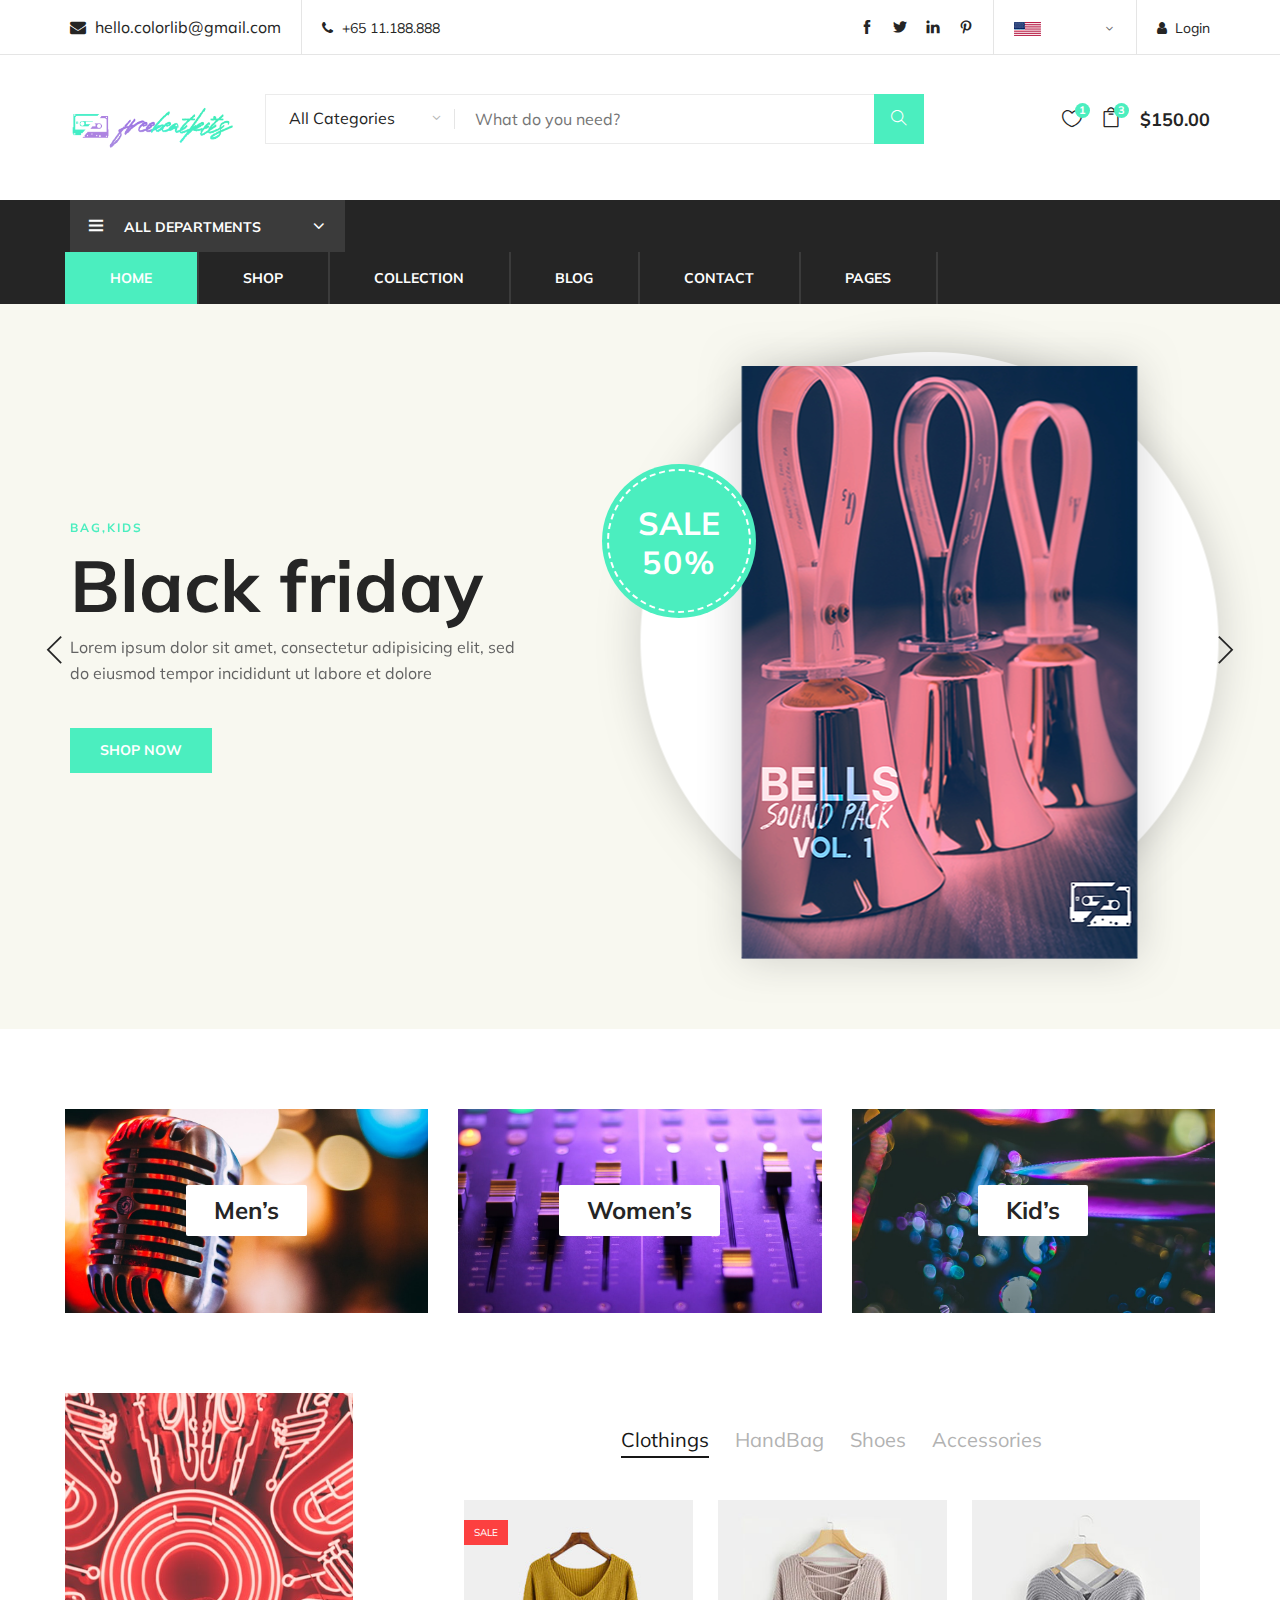
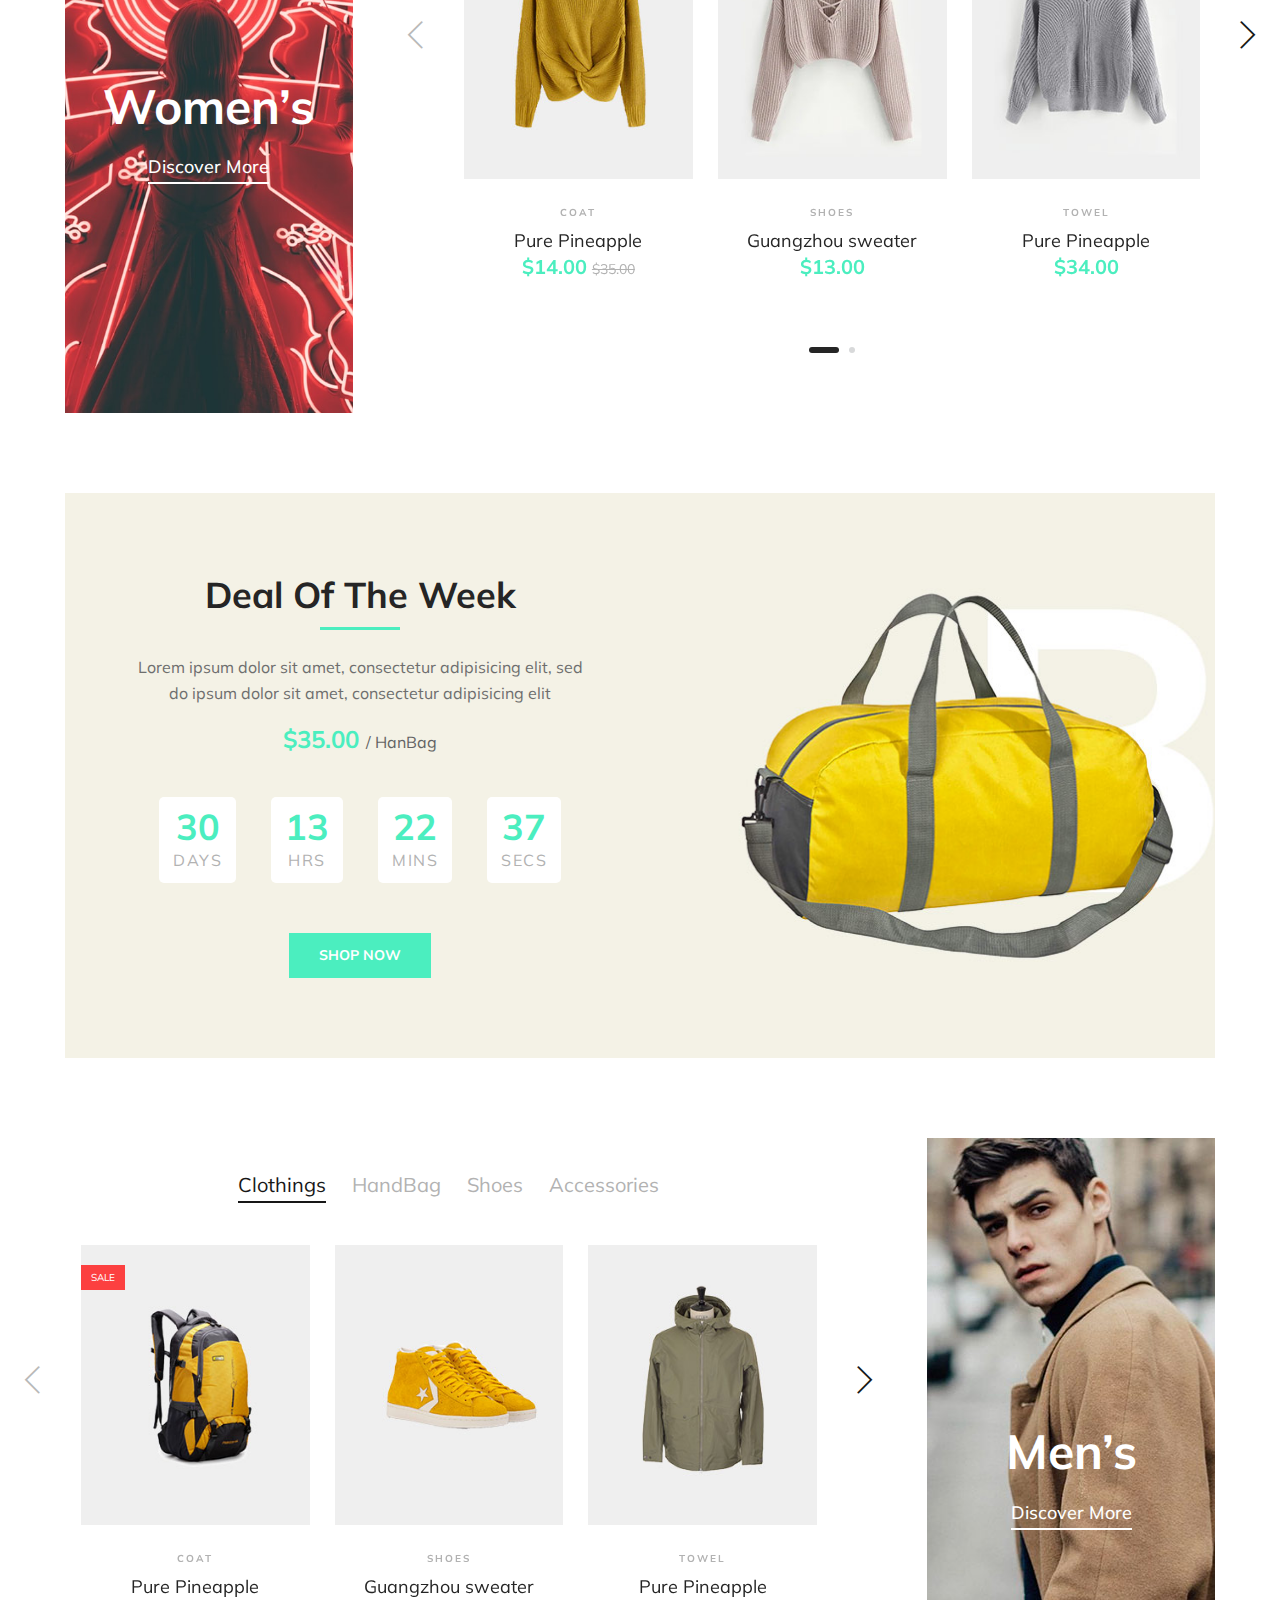
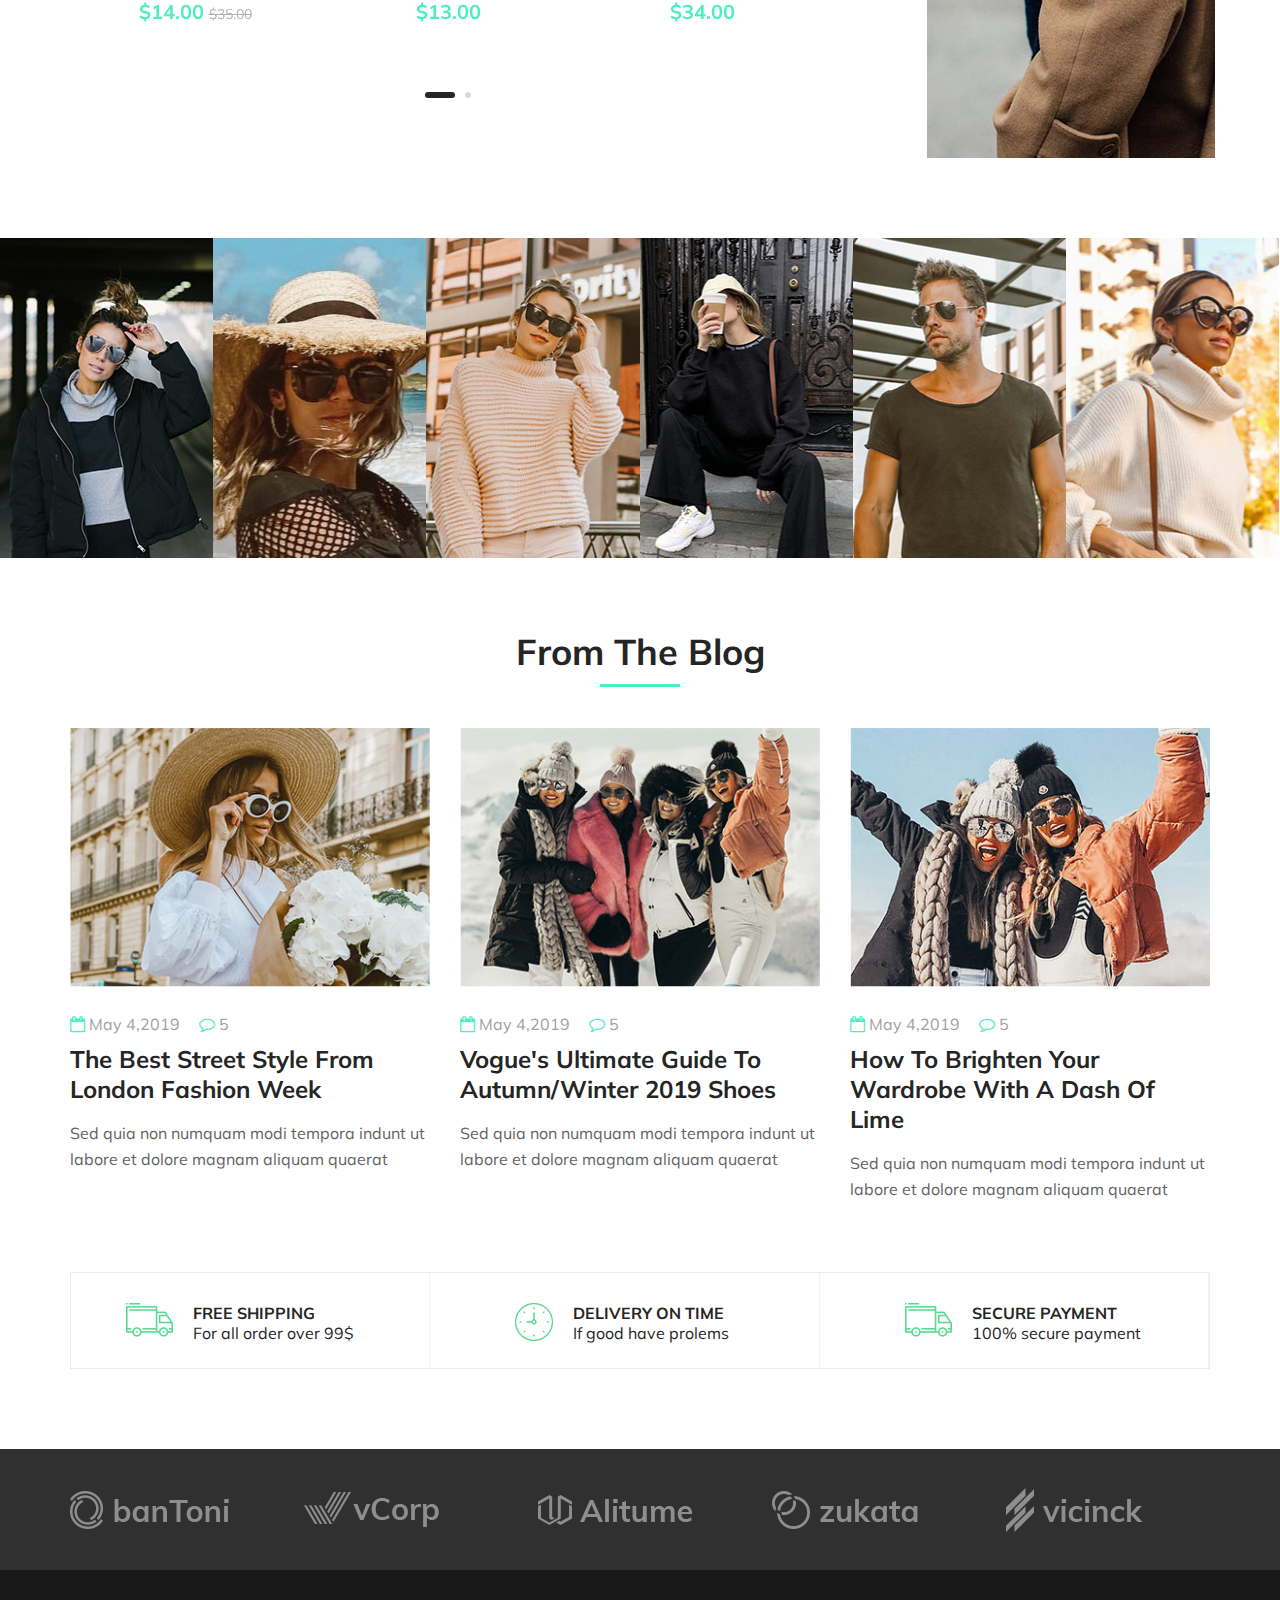
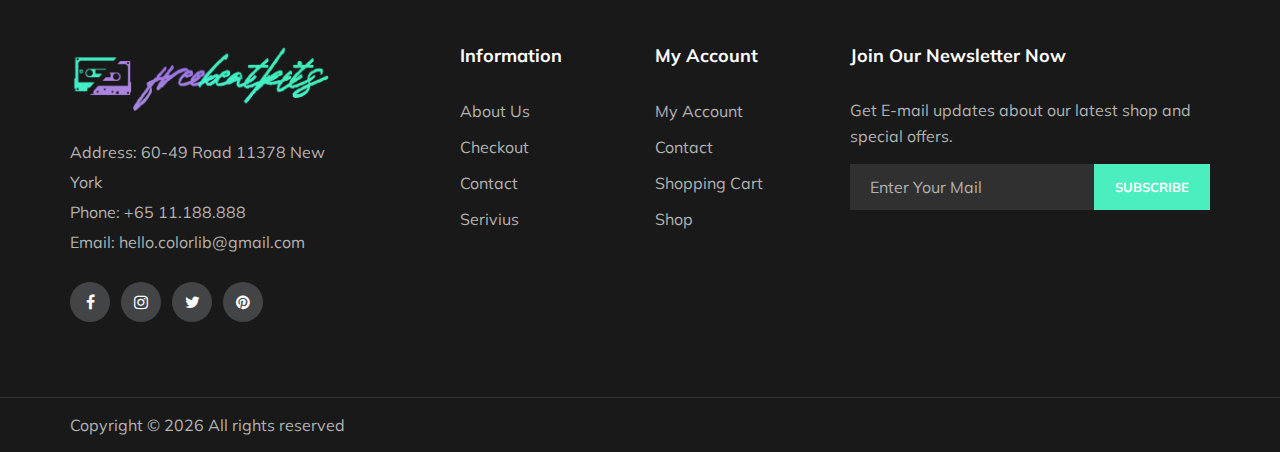
==== commit 0f2f3443: "Update Files" ====
--- a/index.html
+++ b/index.html
@@ -1,5 +1,5 @@
 <!DOCTYPE html>
-<html lang="zxx">
+<html lang="eng">
 
 <head>
     <meta charset="UTF-8">
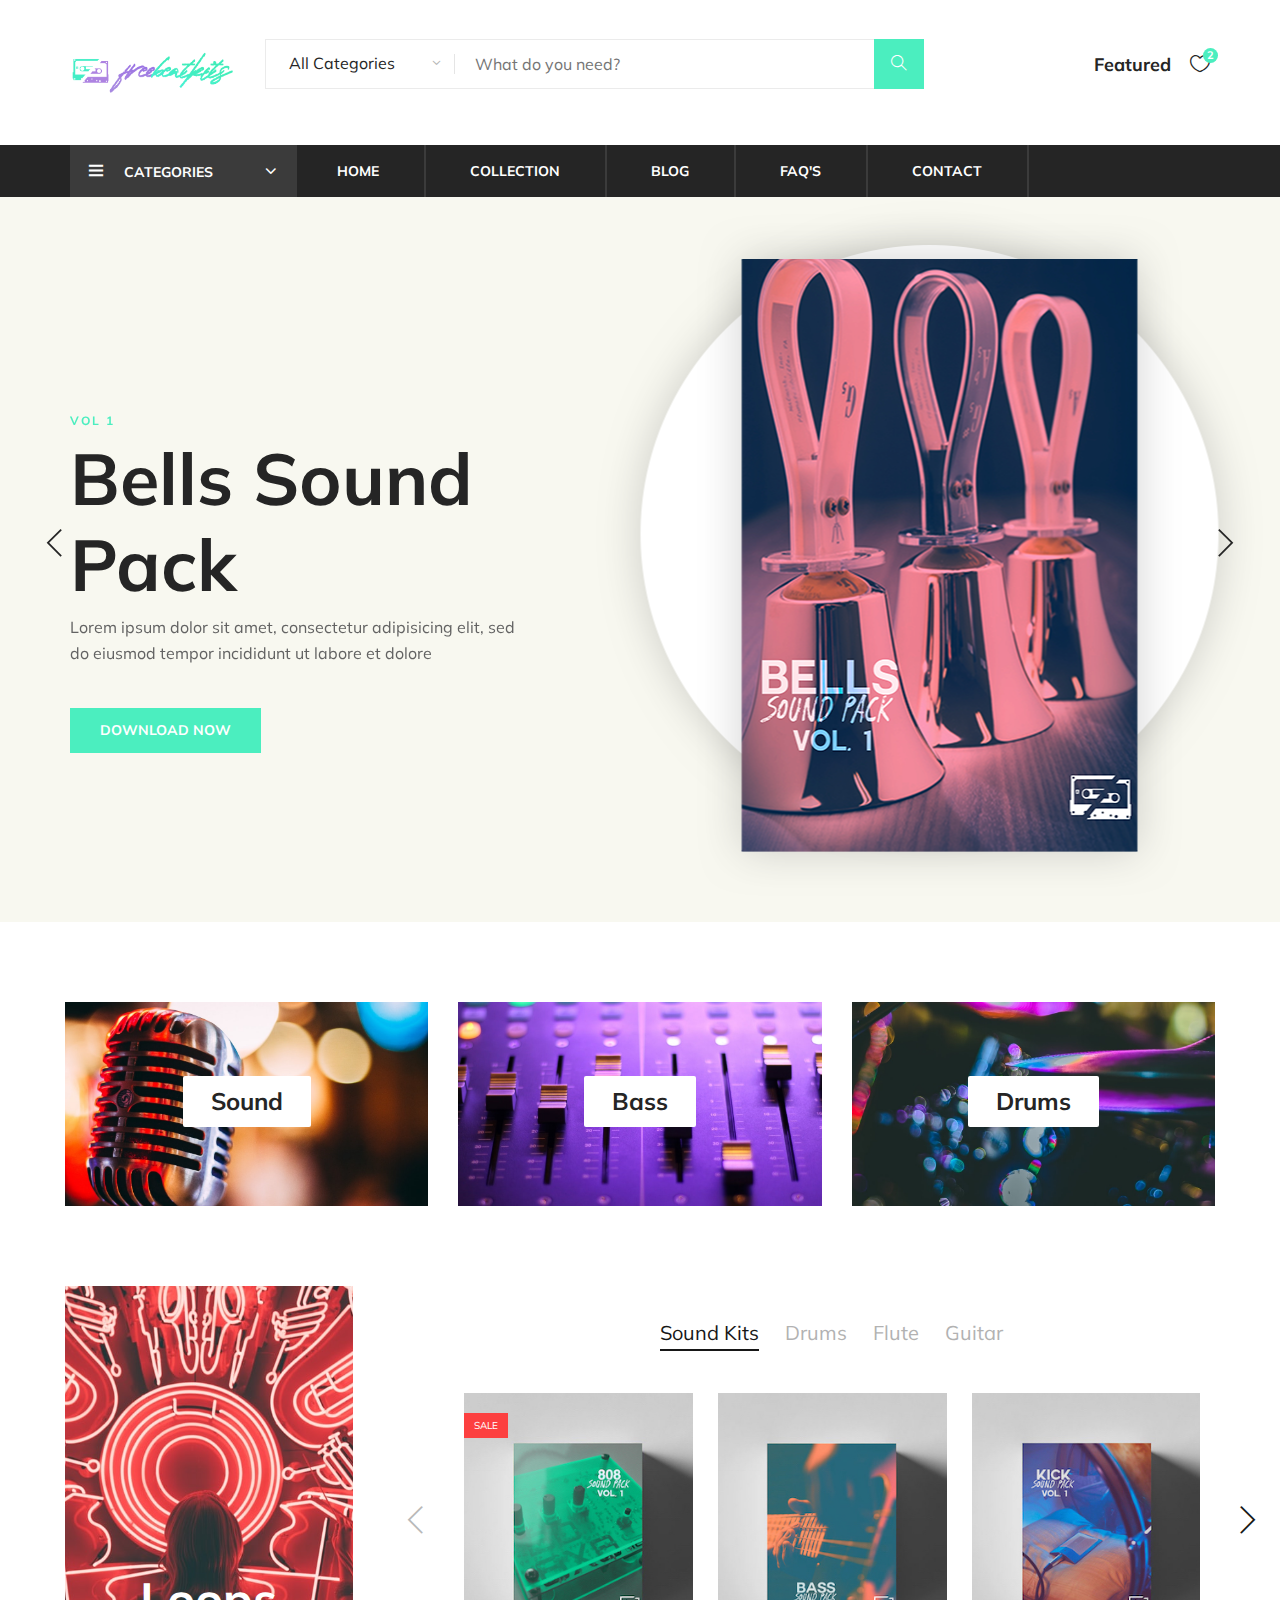
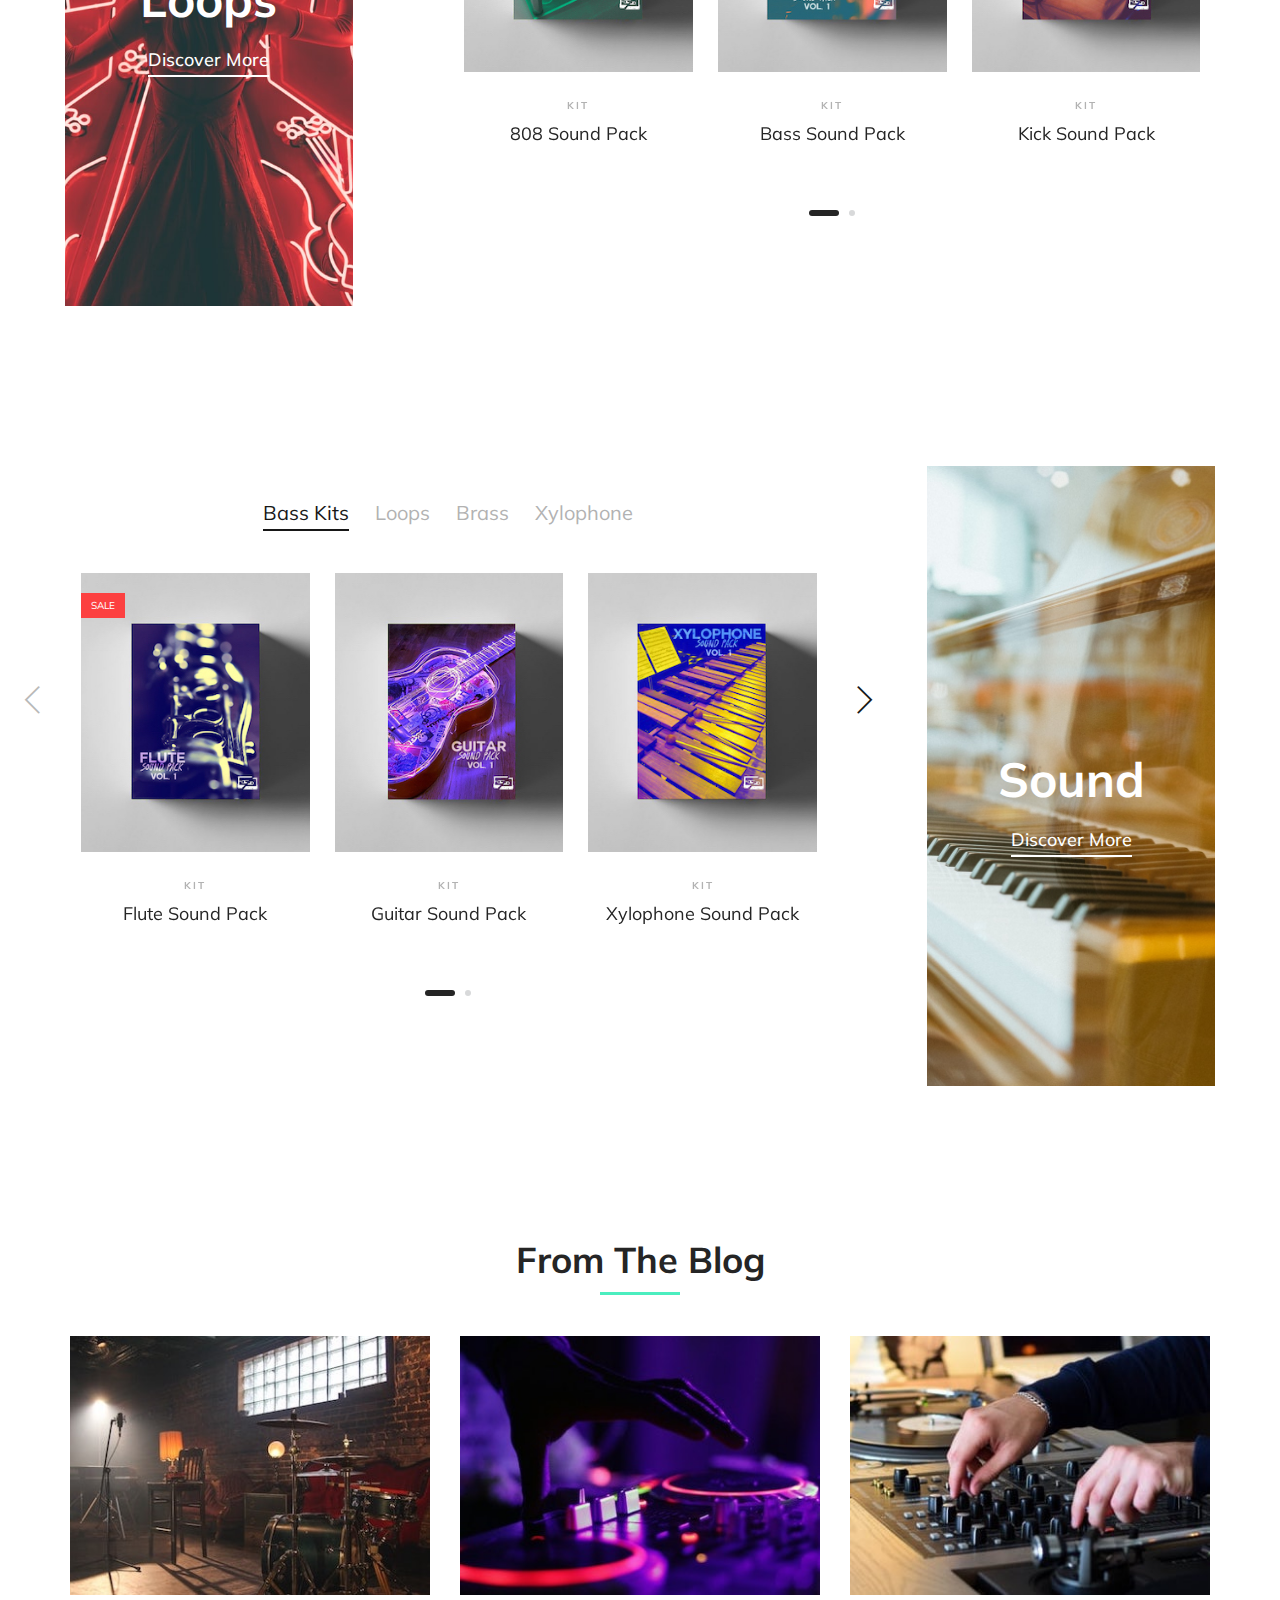
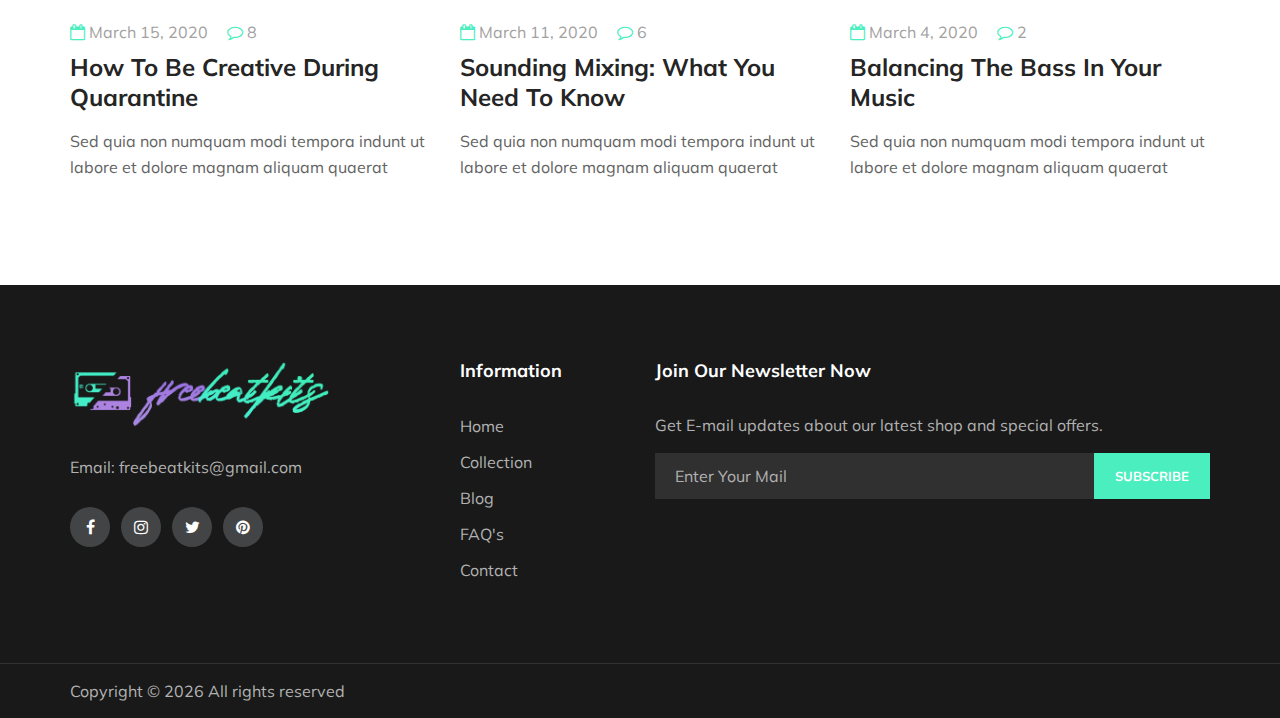
==== commit 2d2b0a32: "Alpha Files" ====
--- a/index.html
+++ b/index.html
@@ -33,38 +33,6 @@
 
     <!-- Header Section Begin -->
     <header class="header-section">
-        <div class="header-top">
-            <div class="container">
-                <div class="ht-left">
-                    <div class="mail-service">
-                        <i class=" fa fa-envelope"></i>
-                        hello.colorlib@gmail.com
-                    </div>
-                    <div class="phone-service">
-                        <i class=" fa fa-phone"></i>
-                        +65 11.188.888
-                    </div>
-                </div>
-                <div class="ht-right">
-                    <a href="#" class="login-panel"><i class="fa fa-user"></i>Login</a>
-                    <div class="lan-selector">
-                        <select class="language_drop" name="countries" id="countries" style="width:300px;">
-                            <option value='yt' data-image="img/flag-1.jpg" data-imagecss="flag yt" data-title="English">
-                            </option>
-                            English</option>
-                            <option value='yu' data-image="img/flag-2.jpg" data-imagecss="flag yu"
-                                data-title="Bangladesh">German </option>
-                        </select>
-                    </div>
-                    <div class="top-social">
-                        <a href="#"><i class="ti-facebook"></i></a>
-                        <a href="#"><i class="ti-twitter-alt"></i></a>
-                        <a href="#"><i class="ti-linkedin"></i></a>
-                        <a href="#"><i class="ti-pinterest"></i></a>
-                    </div>
-                </div>
-            </div>
-        </div>
         <div class="container">
             <div class="inner-header">
                 <div class="row">
@@ -86,16 +54,11 @@
                     </div>
                     <div class="col-lg-3 text-right col-md-3">
                         <ul class="nav-right">
-                            <li class="heart-icon">
+                            <li class="cart-price">Featured</li>
+                            <li class="cart-icon">
                                 <a href="#">
                                     <i class="icon_heart_alt"></i>
-                                    <span>1</span>
-                                </a>
-                            </li>
-                            <li class="cart-icon">
-                                <a href="#">
-                                    <i class="icon_bag_alt"></i>
-                                    <span>3</span>
+                                    <span>2</span>
                                 </a>
                                 <div class="cart-hover">
                                     <div class="select-items">
@@ -105,40 +68,28 @@
                                                     <td class="si-pic"><img src="img/select-product-1.jpg" alt=""></td>
                                                     <td class="si-text">
                                                         <div class="product-selected">
-                                                            <p>$60.00 x 1</p>
-                                                            <h6>Kabino Bedside Table</h6>
+                                                            <p>Vol 1</p>
+                                                            <h6>Bells Sound Pack</h6>
                                                         </div>
-                                                    </td>
-                                                    <td class="si-close">
-                                                        <i class="ti-close"></i>
                                                     </td>
                                                 </tr>
                                                 <tr>
                                                     <td class="si-pic"><img src="img/select-product-2.jpg" alt=""></td>
                                                     <td class="si-text">
                                                         <div class="product-selected">
-                                                            <p>$60.00 x 1</p>
-                                                            <h6>Kabino Bedside Table</h6>
+                                                            <p>Vol 1</p>
+                                                            <h6>Brass Sound Pack</h6>
                                                         </div>
-                                                    </td>
-                                                    <td class="si-close">
-                                                        <i class="ti-close"></i>
                                                     </td>
                                                 </tr>
                                             </tbody>
                                         </table>
                                     </div>
-                                    <div class="select-total">
-                                        <span>total:</span>
-                                        <h5>$120.00</h5>
+                                    <div class="select-button">
+                                        <a href="#" class="primary-btn checkout-btn">DOWNLOAD</a>
                                     </div>
-                                    <div class="select-button">
-                                        <a href="#" class="primary-btn view-card">VIEW CARD</a>
-                                        <a href="#" class="primary-btn checkout-btn">CHECK OUT</a>
-                                    </div>
                                 </div>
                             </li>
-                            <li class="cart-price">$150.00</li>
                         </ul>
                     </div>
                 </div>
@@ -149,42 +100,26 @@
                 <div class="nav-depart">
                     <div class="depart-btn">
                         <i class="ti-menu"></i>
-                        <span>All departments</span>
+                        <span>Categories</span>
                         <ul class="depart-hover">
-                            <li class="active"><a href="#">Women’s Clothing</a></li>
-                            <li><a href="#">Men’s Clothing</a></li>
-                            <li><a href="#">Underwear</a></li>
-                            <li><a href="#">Kid's Clothing</a></li>
-                            <li><a href="#">Brand Fashion</a></li>
-                            <li><a href="#">Accessories/Shoes</a></li>
-                            <li><a href="#">Luxury Brands</a></li>
-                            <li><a href="#">Brand Outdoor Apparel</a></li>
+                            <li class="active"><a href="#">Drum Kits</a></li>
+                            <li><a href="#">Loop Kits</a></li>
+                            <li><a href="#">Flute Kits</a></li>
+                            <li><a href="#">Bass Kits</a></li>
+                            <li><a href="#">Bell Kits</a></li>
+                            <li><a href="#">Brass Kits</a></li>
+                            <li><a href="#">Guitar Kits</a></li>
+                            <li><a href="#">Xylophone Kits</a></li>
                         </ul>
                     </div>
                 </div>
                 <nav class="nav-menu mobile-menu">
                     <ul>
-                        <li class="active"><a href="./index.html">Home</a></li>
-                        <li><a href="./shop.html">Shop</a></li>
-                        <li><a href="#">Collection</a>
-                            <ul class="dropdown">
-                                <li><a href="#">Men's</a></li>
-                                <li><a href="#">Women's</a></li>
-                                <li><a href="#">Kid's</a></li>
-                            </ul>
-                        </li>
+                        <li><a href="./index.html">Home</a></li>
+                        <li><a href="./shop.html">Collection</a></li>
                         <li><a href="./blog.html">Blog</a></li>
+                        <li><a href="./faq.html">FAQ's</a></li>
                         <li><a href="./contact.html">Contact</a></li>
-                        <li><a href="#">Pages</a>
-                            <ul class="dropdown">
-                                <li><a href="./blog-details.html">Blog Details</a></li>
-                                <li><a href="./shopping-cart.html">Shopping Cart</a></li>
-                                <li><a href="./check-out.html">Checkout</a></li>
-                                <li><a href="./faq.html">Faq</a></li>
-                                <li><a href="./register.html">Register</a></li>
-                                <li><a href="./login.html">Login</a></li>
-                            </ul>
-                        </li>
                     </ul>
                 </nav>
                 <div id="mobile-menu-wrap"></div>
@@ -200,15 +135,12 @@
                 <div class="container">
                     <div class="row">
                         <div class="col-lg-5">
-                            <span>Bag,kids</span>
-                            <h1>Black friday</h1>
+                            <span>Vol 1</span>
+                            <h1>Bells Sound Pack</h1>
                             <p>Lorem ipsum dolor sit amet, consectetur adipisicing elit, sed do eiusmod tempor
                                 incididunt ut labore et dolore</p>
-                            <a href="#" class="primary-btn">Shop Now</a>
-                        </div>
-                    </div>
-                    <div class="off-card">
-                        <h2>Sale <span>50%</span></h2>
+                            <a href="#" class="primary-btn">Download Now</a>
+                        </div>
                     </div>
                 </div>
             </div>
@@ -216,15 +148,12 @@
                 <div class="container">
                     <div class="row">
                         <div class="col-lg-5">
-                            <span>Bag,kids</span>
-                            <h1>Black friday</h1>
+                            <span>Vol 1</span>
+                            <h1>Brass Sound Pack</h1>
                             <p>Lorem ipsum dolor sit amet, consectetur adipisicing elit, sed do eiusmod tempor
                                 incididunt ut labore et dolore</p>
-                            <a href="#" class="primary-btn">Shop Now</a>
-                        </div>
-                    </div>
-                    <div class="off-card">
-                        <h2>Sale <span>50%</span></h2>
+                            <a href="#" class="primary-btn">Download Now</a>
+                        </div>
                     </div>
                 </div>
             </div>
@@ -237,28 +166,28 @@
         <div class="container-fluid">
             <div class="row">
                 <div class="col-lg-4">
-                    <div class="single-banner">
+                    <a href="./shop.html" class="single-banner">
                         <img src="img/banner-1.jpg" alt="">
                         <div class="inner-text">
-                            <h4>Men’s</h4>
-                        </div>
-                    </div>
+                            <h4>Sound</h4>
+                        </div>
+                    </a>
                 </div>
                 <div class="col-lg-4">
-                    <div class="single-banner">
+                    <a href="./shop.html" class="single-banner">
                         <img src="img/banner-2.jpg" alt="">
                         <div class="inner-text">
-                            <h4>Women’s</h4>
-                        </div>
-                    </div>
+                            <h4>Bass</h4>
+                        </div>
+                    </a>
                 </div>
                 <div class="col-lg-4">
-                    <div class="single-banner">
+                    <a href="./shop.html" class="single-banner">
                         <img src="img/banner-3.jpg" alt="">
                         <div class="inner-text">
-                            <h4>Kid’s</h4>
-                        </div>
-                    </div>
+                            <h4>Drums</h4>
+                        </div>
+                    </a>
                 </div>
             </div>
         </div>
@@ -271,17 +200,17 @@
             <div class="row">
                 <div class="col-lg-3">
                     <div class="product-large set-bg" data-setbg="img/products/women-large.jpg">
-                        <h2>Women’s</h2>
-                        <a href="#">Discover More</a>
+                        <h2>Loops</h2>
+                        <a href="./shop.html">Discover More</a>
                     </div>
                 </div>
                 <div class="col-lg-8 offset-lg-1">
                     <div class="filter-control">
                         <ul>
-                            <li class="active">Clothings</li>
-                            <li>HandBag</li>
-                            <li>Shoes</li>
-                            <li>Accessories</li>
+                            <li class="active">Sound Kits</li>
+                            <li>Drums</li>
+                            <li>Flute</li>
+                            <li>Guitar</li>
                         </ul>
                     </div>
                     <div class="product-slider owl-carousel">
@@ -289,90 +218,65 @@
                             <div class="pi-pic">
                                 <img src="img/products/women-1.jpg" alt="">
                                 <div class="sale">Sale</div>
-                                <div class="icon">
-                                    <i class="icon_heart_alt"></i>
-                                </div>
-                                <ul>
-                                    <li class="w-icon active"><a href="#"><i class="icon_bag_alt"></i></a></li>
-                                    <li class="quick-view"><a href="#">+ Quick View</a></li>
-                                    <li class="w-icon"><a href="#"><i class="fa fa-random"></i></a></li>
-                                </ul>
-                            </div>
-                            <div class="pi-text">
-                                <div class="catagory-name">Coat</div>
-                                <a href="#">
-                                    <h5>Pure Pineapple</h5>
-                                </a>
-                                <div class="product-price">
-                                    $14.00
-                                    <span>$35.00</span>
-                                </div>
+                                <ul>
+                                    <li class="w-icon active"><a href="#"><i class="icon_mail"></i></a></li>
+                                    <li class="quick-view"><a href="#">+ Download</a></li>
+                                    <li class="w-icon"><a href="#"><i class="fa fa-play"></i></a></li>
+                                </ul>
+                            </div>
+                            <div class="pi-text">
+                                <div class="catagory-name">Kit</div>
+                                <a href="#">
+                                    <h5>808 Sound Pack</h5>
+                                </a>
                             </div>
                         </div>
                         <div class="product-item">
                             <div class="pi-pic">
                                 <img src="img/products/women-2.jpg" alt="">
-                                <div class="icon">
-                                    <i class="icon_heart_alt"></i>
-                                </div>
-                                <ul>
-                                    <li class="w-icon active"><a href="#"><i class="icon_bag_alt"></i></a></li>
-                                    <li class="quick-view"><a href="#">+ Quick View</a></li>
-                                    <li class="w-icon"><a href="#"><i class="fa fa-random"></i></a></li>
-                                </ul>
-                            </div>
-                            <div class="pi-text">
-                                <div class="catagory-name">Shoes</div>
-                                <a href="#">
-                                    <h5>Guangzhou sweater</h5>
-                                </a>
-                                <div class="product-price">
-                                    $13.00
-                                </div>
+                                <ul>
+                                    <li class="w-icon active"><a href="#"><i class="icon_mail"></i></a></li>
+                                    <li class="quick-view"><a href="#">+ Download</a></li>
+                                    <li class="w-icon"><a href="#"><i class="fa fa-play"></i></a></li>
+                                </ul>
+                            </div>
+                            <div class="pi-text">
+                                <div class="catagory-name">Kit</div>
+                                <a href="#">
+                                    <h5>Bass Sound Pack</h5>
+                                </a>
                             </div>
                         </div>
                         <div class="product-item">
                             <div class="pi-pic">
                                 <img src="img/products/women-3.jpg" alt="">
-                                <div class="icon">
-                                    <i class="icon_heart_alt"></i>
-                                </div>
-                                <ul>
-                                    <li class="w-icon active"><a href="#"><i class="icon_bag_alt"></i></a></li>
-                                    <li class="quick-view"><a href="#">+ Quick View</a></li>
-                                    <li class="w-icon"><a href="#"><i class="fa fa-random"></i></a></li>
-                                </ul>
-                            </div>
-                            <div class="pi-text">
-                                <div class="catagory-name">Towel</div>
-                                <a href="#">
-                                    <h5>Pure Pineapple</h5>
-                                </a>
-                                <div class="product-price">
-                                    $34.00
-                                </div>
+                                <ul>
+                                    <li class="w-icon active"><a href="#"><i class="icon_mail"></i></a></li>
+                                    <li class="quick-view"><a href="#">+ Download</a></li>
+                                    <li class="w-icon"><a href="#"><i class="fa fa-play"></i></a></li>
+                                </ul>
+                            </div>
+                            <div class="pi-text">
+                                <div class="catagory-name">Kit</div>
+                                <a href="#">
+                                    <h5>Kick Sound Pack</h5>
+                                </a>
                             </div>
                         </div>
                         <div class="product-item">
                             <div class="pi-pic">
                                 <img src="img/products/women-4.jpg" alt="">
-                                <div class="icon">
-                                    <i class="icon_heart_alt"></i>
-                                </div>
-                                <ul>
-                                    <li class="w-icon active"><a href="#"><i class="icon_bag_alt"></i></a></li>
-                                    <li class="quick-view"><a href="#">+ Quick View</a></li>
-                                    <li class="w-icon"><a href="#"><i class="fa fa-random"></i></a></li>
-                                </ul>
-                            </div>
-                            <div class="pi-text">
-                                <div class="catagory-name">Towel</div>
-                                <a href="#">
-                                    <h5>Converse Shoes</h5>
-                                </a>
-                                <div class="product-price">
-                                    $34.00
-                                </div>
+                                <ul>
+                                    <li class="w-icon active"><a href="#"><i class="icon_mail"></i></a></li>
+                                    <li class="quick-view"><a href="#">+ Download</a></li>
+                                    <li class="w-icon"><a href="#"><i class="fa fa-play"></i></a></li>
+                                </ul>
+                            </div>
+                            <div class="pi-text">
+                                <div class="catagory-name">Kit</div>
+                                <a href="#">
+                                    <h5>Brass Sound Pack</h5>
+                                </a>
                             </div>
                         </div>
                     </div>
@@ -381,43 +285,6 @@
         </div>
     </section>
     <!-- Women Banner Section End -->
-
-    <!-- Deal Of The Week Section Begin-->
-    <section class="deal-of-week set-bg spad" data-setbg="img/time-bg.jpg">
-        <div class="container">
-            <div class="col-lg-6 text-center">
-                <div class="section-title">
-                    <h2>Deal Of The Week</h2>
-                    <p>Lorem ipsum dolor sit amet, consectetur adipisicing elit, sed<br /> do ipsum dolor sit amet,
-                        consectetur adipisicing elit </p>
-                    <div class="product-price">
-                        $35.00
-                        <span>/ HanBag</span>
-                    </div>
-                </div>
-                <div class="countdown-timer" id="countdown">
-                    <div class="cd-item">
-                        <span>56</span>
-                        <p>Days</p>
-                    </div>
-                    <div class="cd-item">
-                        <span>12</span>
-                        <p>Hrs</p>
-                    </div>
-                    <div class="cd-item">
-                        <span>40</span>
-                        <p>Mins</p>
-                    </div>
-                    <div class="cd-item">
-                        <span>52</span>
-                        <p>Secs</p>
-                    </div>
-                </div>
-                <a href="#" class="primary-btn">Shop Now</a>
-            </div>
-        </div>
-    </section>
-    <!-- Deal Of The Week Section End -->
 
     <!-- Man Banner Section Begin -->
     <section class="man-banner spad">
@@ -426,10 +293,10 @@
                 <div class="col-lg-8">
                     <div class="filter-control">
                         <ul>
-                            <li class="active">Clothings</li>
-                            <li>HandBag</li>
-                            <li>Shoes</li>
-                            <li>Accessories</li>
+                            <li class="active">Bass Kits</li>
+                            <li>Loops</li>
+                            <li>Brass</li>
+                            <li>Xylophone</li>
                         </ul>
                     </div>
                     <div class="product-slider owl-carousel">
@@ -437,145 +304,79 @@
                             <div class="pi-pic">
                                 <img src="img/products/man-1.jpg" alt="">
                                 <div class="sale">Sale</div>
-                                <div class="icon">
-                                    <i class="icon_heart_alt"></i>
-                                </div>
-                                <ul>
-                                    <li class="w-icon active"><a href="#"><i class="icon_bag_alt"></i></a></li>
-                                    <li class="quick-view"><a href="#">+ Quick View</a></li>
-                                    <li class="w-icon"><a href="#"><i class="fa fa-random"></i></a></li>
-                                </ul>
-                            </div>
-                            <div class="pi-text">
-                                <div class="catagory-name">Coat</div>
-                                <a href="#">
-                                    <h5>Pure Pineapple</h5>
-                                </a>
-                                <div class="product-price">
-                                    $14.00
-                                    <span>$35.00</span>
-                                </div>
+                                <ul>
+                                    <li class="w-icon active"><a href="#"><i class="icon_mail"></i></a></li>
+                                    <li class="quick-view"><a href="#">+ Download</a></li>
+                                    <li class="w-icon"><a href="#"><i class="fa fa-play"></i></a></li>
+                                </ul>
+                            </div>
+                            <div class="pi-text">
+                                <div class="catagory-name">Kit</div>
+                                <a href="#">
+                                    <h5>Flute Sound Pack</h5>
+                                </a>
                             </div>
                         </div>
                         <div class="product-item">
                             <div class="pi-pic">
                                 <img src="img/products/man-2.jpg" alt="">
-                                <div class="icon">
-                                    <i class="icon_heart_alt"></i>
-                                </div>
-                                <ul>
-                                    <li class="w-icon active"><a href="#"><i class="icon_bag_alt"></i></a></li>
-                                    <li class="quick-view"><a href="#">+ Quick View</a></li>
-                                    <li class="w-icon"><a href="#"><i class="fa fa-random"></i></a></li>
-                                </ul>
-                            </div>
-                            <div class="pi-text">
-                                <div class="catagory-name">Shoes</div>
-                                <a href="#">
-                                    <h5>Guangzhou sweater</h5>
-                                </a>
-                                <div class="product-price">
-                                    $13.00
-                                </div>
+                                <ul>
+                                    <li class="w-icon active"><a href="#"><i class="icon_mail"></i></a></li>
+                                    <li class="quick-view"><a href="#">+ Download</a></li>
+                                    <li class="w-icon"><a href="#"><i class="fa fa-play"></i></a></li>
+                                </ul>
+                            </div>
+                            <div class="pi-text">
+                                <div class="catagory-name">Kit</div>
+                                <a href="#">
+                                    <h5>Guitar Sound Pack</h5>
+                                </a>
                             </div>
                         </div>
                         <div class="product-item">
                             <div class="pi-pic">
                                 <img src="img/products/man-3.jpg" alt="">
-                                <div class="icon">
-                                    <i class="icon_heart_alt"></i>
-                                </div>
-                                <ul>
-                                    <li class="w-icon active"><a href="#"><i class="icon_bag_alt"></i></a></li>
-                                    <li class="quick-view"><a href="#">+ Quick View</a></li>
-                                    <li class="w-icon"><a href="#"><i class="fa fa-random"></i></a></li>
-                                </ul>
-                            </div>
-                            <div class="pi-text">
-                                <div class="catagory-name">Towel</div>
-                                <a href="#">
-                                    <h5>Pure Pineapple</h5>
-                                </a>
-                                <div class="product-price">
-                                    $34.00
-                                </div>
+                                <ul>
+                                    <li class="w-icon active"><a href="#"><i class="icon_mail"></i></a></li>
+                                    <li class="quick-view"><a href="#">+ Download</a></li>
+                                    <li class="w-icon"><a href="#"><i class="fa fa-play"></i></a></li>
+                                </ul>
+                            </div>
+                            <div class="pi-text">
+                                <div class="catagory-name">Kit</div>
+                                <a href="#">
+                                    <h5>Xylophone Sound Pack</h5>
+                                </a>
                             </div>
                         </div>
                         <div class="product-item">
                             <div class="pi-pic">
                                 <img src="img/products/man-4.jpg" alt="">
-                                <div class="icon">
-                                    <i class="icon_heart_alt"></i>
-                                </div>
-                                <ul>
-                                    <li class="w-icon active"><a href="#"><i class="icon_bag_alt"></i></a></li>
-                                    <li class="quick-view"><a href="#">+ Quick View</a></li>
-                                    <li class="w-icon"><a href="#"><i class="fa fa-random"></i></a></li>
-                                </ul>
-                            </div>
-                            <div class="pi-text">
-                                <div class="catagory-name">Towel</div>
-                                <a href="#">
-                                    <h5>Converse Shoes</h5>
-                                </a>
-                                <div class="product-price">
-                                    $34.00
-                                </div>
+                                <ul>
+                                    <li class="w-icon active"><a href="#"><i class="icon_mail"></i></a></li>
+                                    <li class="quick-view"><a href="#">+ Download</a></li>
+                                    <li class="w-icon"><a href="#"><i class="fa fa-play"></i></a></li>
+                                </ul>
+                            </div>
+                            <div class="pi-text">
+                                <div class="catagory-name">Kit</div>
+                                <a href="#">
+                                    <h5>Loops</h5>
+                                </a>
                             </div>
                         </div>
                     </div>
                 </div>
                 <div class="col-lg-3 offset-lg-1">
                     <div class="product-large set-bg m-large" data-setbg="img/products/man-large.jpg">
-                        <h2>Men’s</h2>
-                        <a href="#">Discover More</a>
+                        <h2>Sound</h2>
+                        <a href="./shop.html">Discover More</a>
                     </div>
                 </div>
             </div>
         </div>
     </section>
     <!-- Man Banner Section End -->
-
-    <!-- Instagram Section Begin -->
-    <div class="instagram-photo">
-        <div class="insta-item set-bg" data-setbg="img/insta-1.jpg">
-            <div class="inside-text">
-                <i class="ti-instagram"></i>
-                <h5><a href="#">colorlib_Collection</a></h5>
-            </div>
-        </div>
-        <div class="insta-item set-bg" data-setbg="img/insta-2.jpg">
-            <div class="inside-text">
-                <i class="ti-instagram"></i>
-                <h5><a href="#">colorlib_Collection</a></h5>
-            </div>
-        </div>
-        <div class="insta-item set-bg" data-setbg="img/insta-3.jpg">
-            <div class="inside-text">
-                <i class="ti-instagram"></i>
-                <h5><a href="#">colorlib_Collection</a></h5>
-            </div>
-        </div>
-        <div class="insta-item set-bg" data-setbg="img/insta-4.jpg">
-            <div class="inside-text">
-                <i class="ti-instagram"></i>
-                <h5><a href="#">colorlib_Collection</a></h5>
-            </div>
-        </div>
-        <div class="insta-item set-bg" data-setbg="img/insta-5.jpg">
-            <div class="inside-text">
-                <i class="ti-instagram"></i>
-                <h5><a href="#">colorlib_Collection</a></h5>
-            </div>
-        </div>
-        <div class="insta-item set-bg" data-setbg="img/insta-6.jpg">
-            <div class="inside-text">
-                <i class="ti-instagram"></i>
-                <h5><a href="#">colorlib_Collection</a></h5>
-            </div>
-        </div>
-    </div>
-    <!-- Instagram Section End -->
 
     <!-- Latest Blog Section Begin -->
     <section class="latest-blog spad">
@@ -595,15 +396,15 @@
                             <div class="tag-list">
                                 <div class="tag-item">
                                     <i class="fa fa-calendar-o"></i>
-                                    May 4,2019
+                                    March 15, 2020
                                 </div>
                                 <div class="tag-item">
                                     <i class="fa fa-comment-o"></i>
-                                    5
+                                    8
                                 </div>
                             </div>
                             <a href="#">
-                                <h4>The Best Street Style From London Fashion Week</h4>
+                                <h4>How To Be Creative During Quarantine</h4>
                             </a>
                             <p>Sed quia non numquam modi tempora indunt ut labore et dolore magnam aliquam quaerat </p>
                         </div>
@@ -616,15 +417,15 @@
                             <div class="tag-list">
                                 <div class="tag-item">
                                     <i class="fa fa-calendar-o"></i>
-                                    May 4,2019
+                                    March 11, 2020
                                 </div>
                                 <div class="tag-item">
                                     <i class="fa fa-comment-o"></i>
-                                    5
+                                    6
                                 </div>
                             </div>
                             <a href="#">
-                                <h4>Vogue's Ultimate Guide To Autumn/Winter 2019 Shoes</h4>
+                                <h4>Sounding Mixing: What You Need To Know</h4>
                             </a>
                             <p>Sed quia non numquam modi tempora indunt ut labore et dolore magnam aliquam quaerat </p>
                         </div>
@@ -637,95 +438,24 @@
                             <div class="tag-list">
                                 <div class="tag-item">
                                     <i class="fa fa-calendar-o"></i>
-                                    May 4,2019
+                                    March 4, 2020
                                 </div>
                                 <div class="tag-item">
                                     <i class="fa fa-comment-o"></i>
-                                    5
+                                    2
                                 </div>
                             </div>
                             <a href="#">
-                                <h4>How To Brighten Your Wardrobe With A Dash Of Lime</h4>
+                                <h4>Balancing The Bass In Your Music</h4>
                             </a>
                             <p>Sed quia non numquam modi tempora indunt ut labore et dolore magnam aliquam quaerat </p>
                         </div>
                     </div>
                 </div>
             </div>
-            <div class="benefit-items">
-                <div class="row">
-                    <div class="col-lg-4">
-                        <div class="single-benefit">
-                            <div class="sb-icon">
-                                <img src="img/icon-1.png" alt="">
-                            </div>
-                            <div class="sb-text">
-                                <h6>Free Shipping</h6>
-                                <p>For all order over 99$</p>
-                            </div>
-                        </div>
-                    </div>
-                    <div class="col-lg-4">
-                        <div class="single-benefit">
-                            <div class="sb-icon">
-                                <img src="img/icon-2.png" alt="">
-                            </div>
-                            <div class="sb-text">
-                                <h6>Delivery On Time</h6>
-                                <p>If good have prolems</p>
-                            </div>
-                        </div>
-                    </div>
-                    <div class="col-lg-4">
-                        <div class="single-benefit">
-                            <div class="sb-icon">
-                                <img src="img/icon-1.png" alt="">
-                            </div>
-                            <div class="sb-text">
-                                <h6>Secure Payment</h6>
-                                <p>100% secure payment</p>
-                            </div>
-                        </div>
-                    </div>
-                </div>
-            </div>
         </div>
     </section>
     <!-- Latest Blog Section End -->
-
-    <!-- Partner Logo Section Begin -->
-    <div class="partner-logo">
-        <div class="container">
-            <div class="logo-carousel owl-carousel">
-                <div class="logo-item">
-                    <div class="tablecell-inner">
-                        <img src="img/logo-carousel/logo-1.png" alt="">
-                    </div>
-                </div>
-                <div class="logo-item">
-                    <div class="tablecell-inner">
-                        <img src="img/logo-carousel/logo-2.png" alt="">
-                    </div>
-                </div>
-                <div class="logo-item">
-                    <div class="tablecell-inner">
-                        <img src="img/logo-carousel/logo-3.png" alt="">
-                    </div>
-                </div>
-                <div class="logo-item">
-                    <div class="tablecell-inner">
-                        <img src="img/logo-carousel/logo-4.png" alt="">
-                    </div>
-                </div>
-                <div class="logo-item">
-                    <div class="tablecell-inner">
-                        <img src="img/logo-carousel/logo-5.png" alt="">
-                    </div>
-                </div>
-            </div>
-        </div>
-    </div>
-    <!-- Partner Logo Section End -->
 
     <!-- Footer Section Begin -->
     <footer class="footer-section">
@@ -737,9 +467,7 @@
                             <a href="#"><img src="img/footer-logo.png" alt=""></a>
                         </div>
                         <ul>
-                            <li>Address: 60-49 Road 11378 New York</li>
-                            <li>Phone: +65 11.188.888</li>
-                            <li>Email: hello.colorlib@gmail.com</li>
+                            <li>Email: freebeatkits@gmail.com</li>
                         </ul>
                         <div class="footer-social">
                             <a href="#"><i class="fa fa-facebook"></i></a>
@@ -753,25 +481,15 @@
                     <div class="footer-widget">
                         <h5>Information</h5>
                         <ul>
-                            <li><a href="#">About Us</a></li>
-                            <li><a href="#">Checkout</a></li>
-                            <li><a href="#">Contact</a></li>
-                            <li><a href="#">Serivius</a></li>
+                            <li><a href="./index.html">Home</a></li>
+                            <li><a href="./shop.html">Collection</a></li>
+                            <li><a href="./blog.html">Blog</a></li>
+                            <li><a href="./faq.html">FAQ's</a></li>
+                            <li><a href="./contact.html">Contact</a></li>
                         </ul>
                     </div>
                 </div>
-                <div class="col-lg-2">
-                    <div class="footer-widget">
-                        <h5>My Account</h5>
-                        <ul>
-                            <li><a href="#">My Account</a></li>
-                            <li><a href="#">Contact</a></li>
-                            <li><a href="#">Shopping Cart</a></li>
-                            <li><a href="#">Shop</a></li>
-                        </ul>
-                    </div>
-                </div>
-                <div class="col-lg-4">
+                <div class="col-lg-6">
                     <div class="newslatter-item">
                         <h5>Join Our Newsletter Now</h5>
                         <p>Get E-mail updates about our latest shop and special offers.</p>
@@ -788,10 +506,8 @@
                 <div class="row">
                     <div class="col-lg-12">
                         <div class="copyright-text">
-                            <!-- Link back to Colorlib can't be removed. Template is licensed under CC BY 3.0. -->
                             Copyright &copy;
                             <script>document.write(new Date().getFullYear());</script> All rights reserved
-                            <!-- Link back to Colorlib can't be removed. Template is licensed under CC BY 3.0. -->
                         </div>
                     </div>
                 </div>
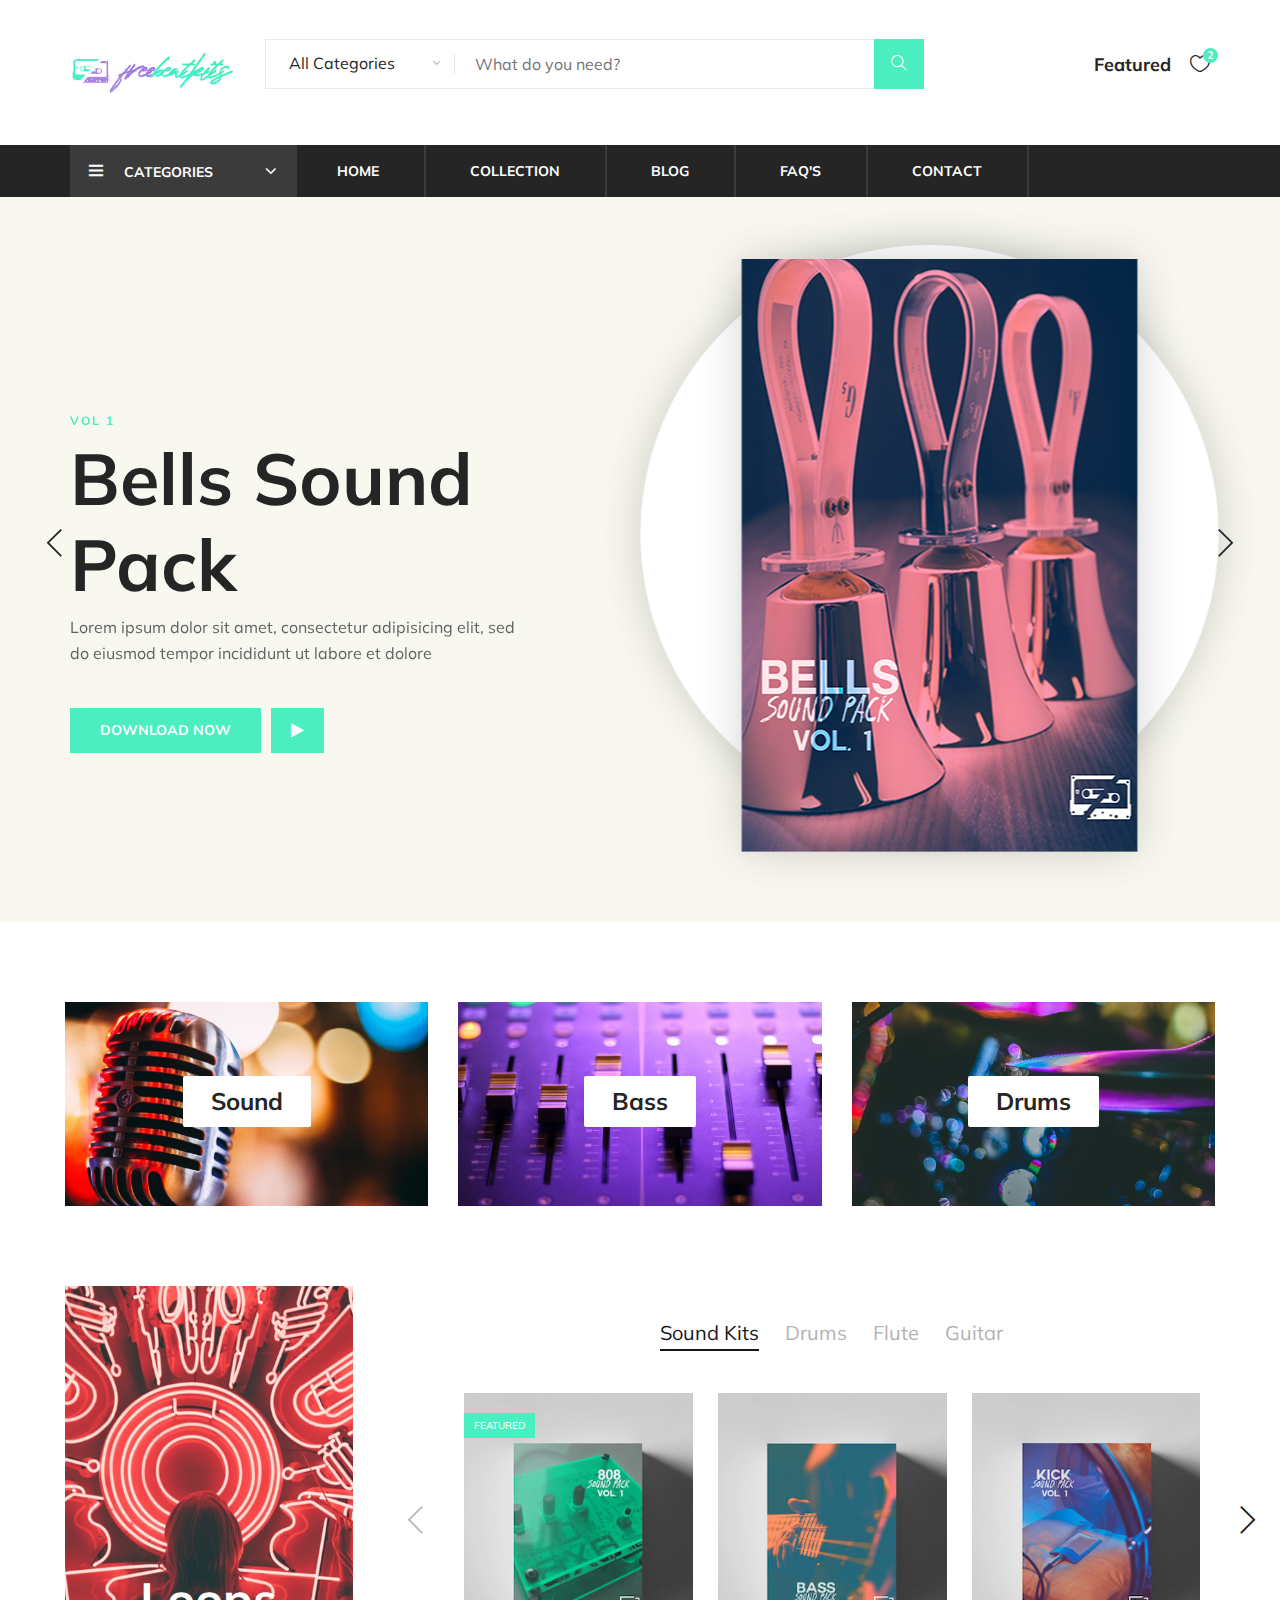
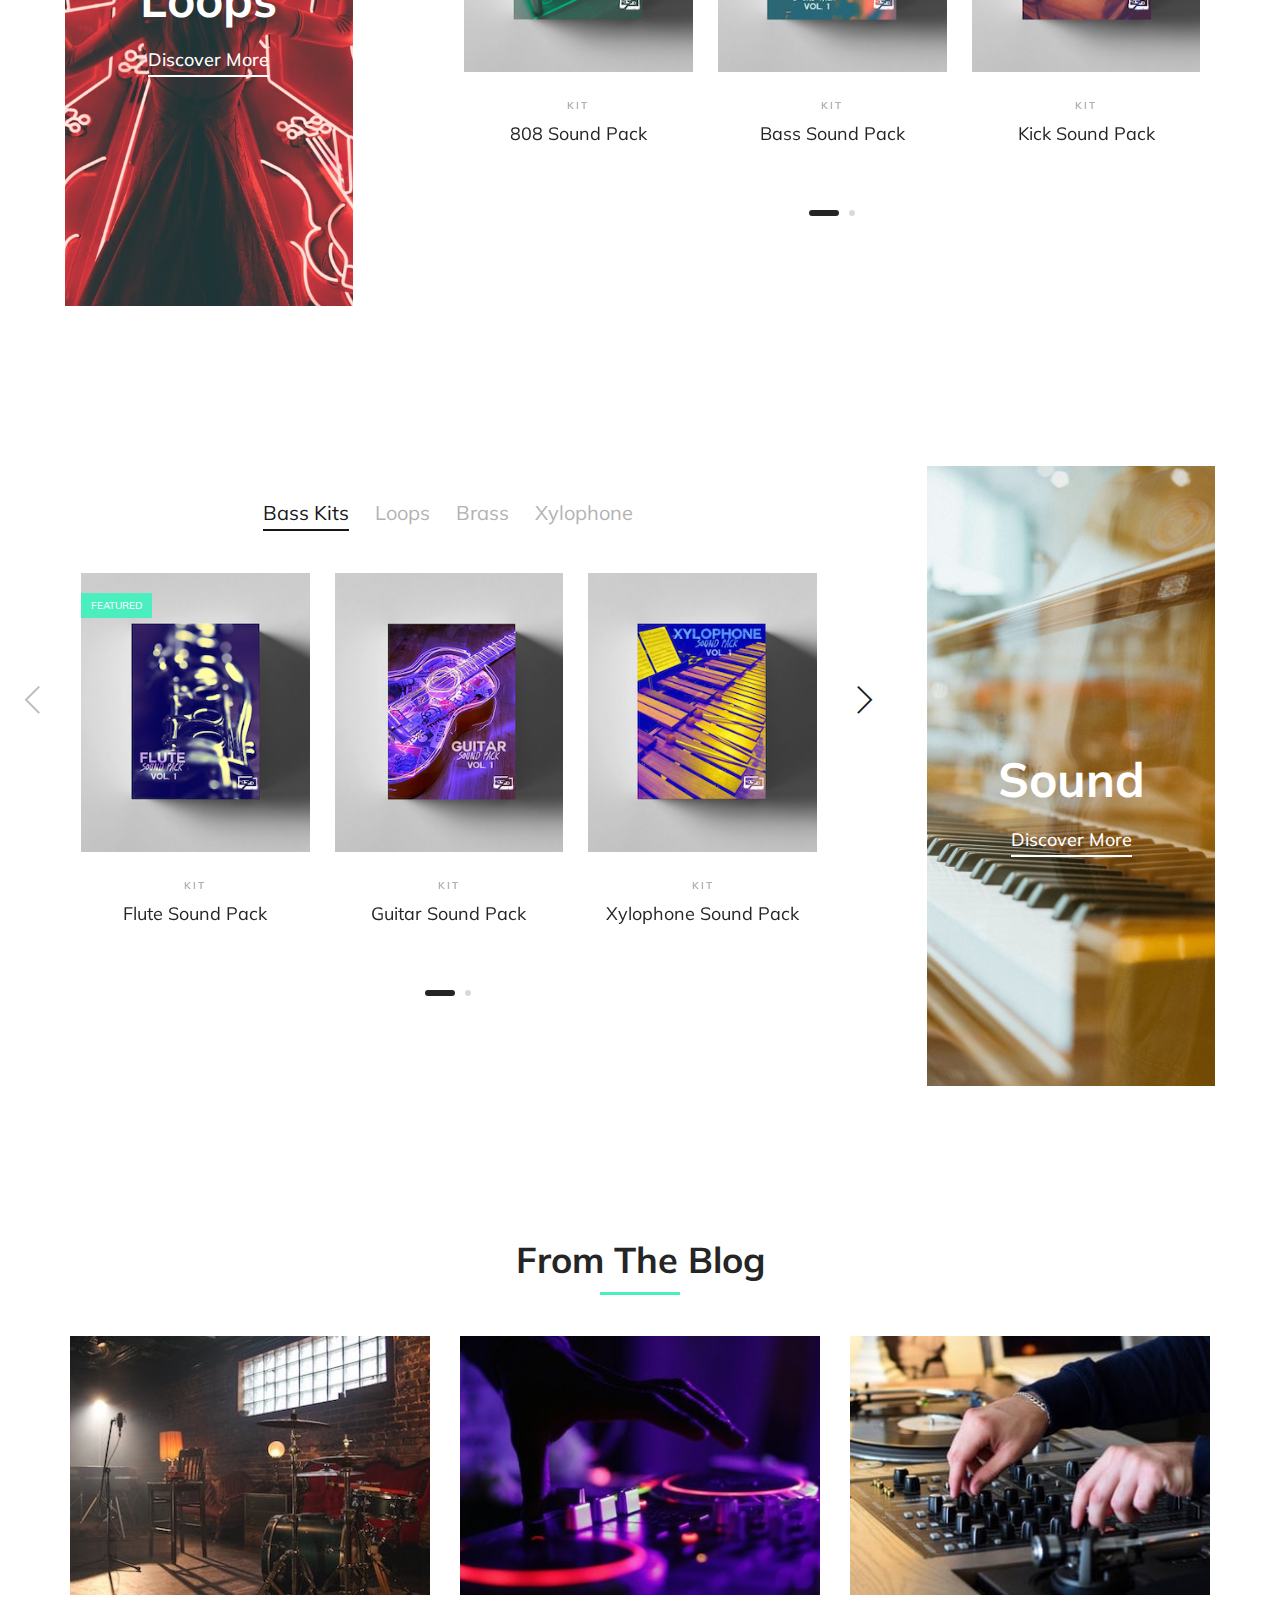
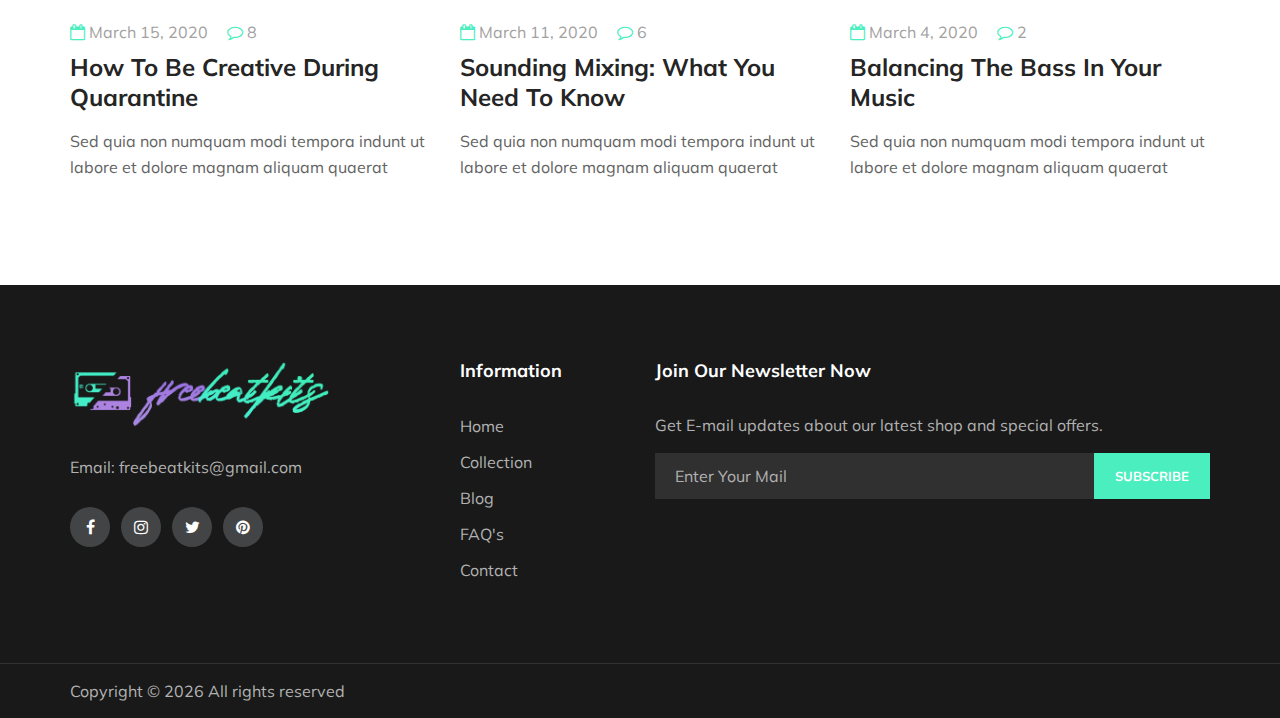
==== commit d4669929: "Beta Update" ====
--- a/index.html
+++ b/index.html
@@ -8,7 +8,7 @@
     <meta name="viewport" content="width=device-width, initial-scale=1.0">
     <meta http-equiv="X-UA-Compatible" content="ie=edge">
     <link rel="shortcut icon" href="./img/logo_icon.png " type="image/x-icon">
-    <title>FreeBeatKits</title>
+    <title>FreeBeatKits | Blog</title>
 
     <!-- Google Font -->
     <link href="https://fonts.googleapis.com/css?family=Muli:300,400,500,600,700,800,900&display=swap" rel="stylesheet">
@@ -23,6 +23,7 @@
     <link rel="stylesheet" href="css/jquery-ui.min.css" type="text/css">
     <link rel="stylesheet" href="css/slicknav.min.css" type="text/css">
     <link rel="stylesheet" href="css/style.css" type="text/css">
+    <link rel="stylesheet" href="css/animate.css">
 </head>
 
 <body>
@@ -86,7 +87,8 @@
                                         </table>
                                     </div>
                                     <div class="select-button">
-                                        <a href="#" class="primary-btn checkout-btn">DOWNLOAD</a>
+                                        <a href="./audio/808vol.1.zip" class="primary-btn checkout-btn"
+                                            download>DOWNLOAD</a>
                                     </div>
                                 </div>
                             </li>
@@ -102,14 +104,11 @@
                         <i class="ti-menu"></i>
                         <span>Categories</span>
                         <ul class="depart-hover">
-                            <li class="active"><a href="#">Drum Kits</a></li>
-                            <li><a href="#">Loop Kits</a></li>
-                            <li><a href="#">Flute Kits</a></li>
-                            <li><a href="#">Bass Kits</a></li>
-                            <li><a href="#">Bell Kits</a></li>
-                            <li><a href="#">Brass Kits</a></li>
-                            <li><a href="#">Guitar Kits</a></li>
-                            <li><a href="#">Xylophone Kits</a></li>
+                            <li class="active"><a href="./shop.html">All Categories</a></li>
+                            <li><a href="./shop.html">Drum Kits</a></li>
+                            <li><a href="./shop.html">Instrument Kits</a></li>
+                            <li><a href="./shop.html">Loop Kits</a></li>
+                            <li><a href="./shop.html">Bass Kits</a></li>
                         </ul>
                     </div>
                 </div>
@@ -139,7 +138,13 @@
                             <h1>Bells Sound Pack</h1>
                             <p>Lorem ipsum dolor sit amet, consectetur adipisicing elit, sed do eiusmod tempor
                                 incididunt ut labore et dolore</p>
-                            <a href="#" class="primary-btn">Download Now</a>
+                            <div class="preview">
+                                <a href="./audio/808vol.1.zip" class="primary-btn" download>Download Now</a>
+                                <audio id="player" src="./audio/808_03_ds.WAV"></audio>
+                                <div class="play-icon animated fadeInUp delay-1s">
+                                    <a onclick="document.getElementById('player').play()"><i class='fa fa-play'></i></a>
+                                </div>
+                            </div>
                         </div>
                     </div>
                 </div>
@@ -152,7 +157,13 @@
                             <h1>Brass Sound Pack</h1>
                             <p>Lorem ipsum dolor sit amet, consectetur adipisicing elit, sed do eiusmod tempor
                                 incididunt ut labore et dolore</p>
-                            <a href="#" class="primary-btn">Download Now</a>
+                            <div class="preview">
+                                <a href="./audio/808vol.1.zip" class="primary-btn" download>Download Now</a>
+                                <audio id="player" src="./audio/808_03_ds.WAV"></audio>
+                                <div class="play-icon animated fadeInUp delay-1s">
+                                    <a onclick="document.getElementById('player').play()"><i class='fa fa-play'></i></a>
+                                </div>
+                            </div>
                         </div>
                     </div>
                 </div>
@@ -217,59 +228,95 @@
                         <div class="product-item">
                             <div class="pi-pic">
                                 <img src="img/products/women-1.jpg" alt="">
-                                <div class="sale">Sale</div>
-                                <ul>
-                                    <li class="w-icon active"><a href="#"><i class="icon_mail"></i></a></li>
+                                <div class="sale">Featured</div>
+                                <ul>
+                                    <li class="w-icon active"><a
+                                            href="mailto:?subject=Listen to this Freebeatkits Sound Pack!&amp;body=Check it out at: http://www.freebeatkits.com"><i
+                                                class="icon_mail"></i></a>
+                                    </li>
+                                    <li class="quick-view"><a href="./audio/808_03_ds.WAV" download>+ Download</a></li>
+                                    <li class="w-icon">
+                                        <audio id="player" src="./audio/808_03_ds.WAV"></audio>
+                                        <div>
+                                            <a onclick="document.getElementById('player').play()"><i
+                                                    class='fa fa-play'></i></a>
+                                        </div>
+                                    </li>
+                                </ul>
+                            </div>
+                            <div class="pi-text">
+                                <div class="catagory-name">Kit</div>
+                                <a href="#">
+                                    <h5>808 Sound Pack</h5>
+                                </a>
+                            </div>
+                        </div>
+                        <div class="product-item">
+                            <div class="pi-pic">
+                                <img src="img/products/women-2.jpg" alt="">
+                                <ul>
+                                    <li class="w-icon active"><a
+                                            href="mailto:?subject=Listen to this Freebeatkits Sound Pack!&amp;body=Check it out at: http://www.freebeatkits.com"><i
+                                                class="icon_mail"></i></a>
+                                    </li>
+                                    <li class="quick-view"><a href="./audio/808_03_ds.WAV" download>+ Download</a></li>
+                                    <li class="w-icon">
+                                        <audio id="player" src="./audio/808_03_ds.WAV"></audio>
+                                        <div>
+                                            <a onclick="document.getElementById('player').play()"><i
+                                                    class='fa fa-play'></i></a>
+                                        </div>
+                                    </li>
+                                </ul>
+                            </div>
+                            <div class="pi-text">
+                                <div class="catagory-name">Kit</div>
+                                <a href="#">
+                                    <h5>Bass Sound Pack</h5>
+                                </a>
+                            </div>
+                        </div>
+                        <div class="product-item">
+                            <div class="pi-pic">
+                                <img src="img/products/women-3.jpg" alt="">
+                                <ul>
+                                    <li class="w-icon active"><a
+                                            href="mailto:?subject=Listen to this Freebeatkits Sound Pack!&amp;body=Check it out at: http://www.freebeatkits.com"><i
+                                                class="icon_mail"></i></a>
+                                    </li>
                                     <li class="quick-view"><a href="#">+ Download</a></li>
-                                    <li class="w-icon"><a href="#"><i class="fa fa-play"></i></a></li>
-                                </ul>
-                            </div>
-                            <div class="pi-text">
-                                <div class="catagory-name">Kit</div>
-                                <a href="#">
-                                    <h5>808 Sound Pack</h5>
-                                </a>
-                            </div>
-                        </div>
-                        <div class="product-item">
-                            <div class="pi-pic">
-                                <img src="img/products/women-2.jpg" alt="">
-                                <ul>
-                                    <li class="w-icon active"><a href="#"><i class="icon_mail"></i></a></li>
+                                    <li class="w-icon">
+                                        <audio id="player" src="./audio/808_03_ds.WAV"></audio>
+                                        <div>
+                                            <a onclick="document.getElementById('player').play()"><i
+                                                    class='fa fa-play'></i></a>
+                                        </div>
+                                    </li>
+                                </ul>
+                            </div>
+                            <div class="pi-text">
+                                <div class="catagory-name">Kit</div>
+                                <a href="#">
+                                    <h5>Kick Sound Pack</h5>
+                                </a>
+                            </div>
+                        </div>
+                        <div class="product-item">
+                            <div class="pi-pic">
+                                <img src="img/products/women-4.jpg" alt="">
+                                <ul>
+                                    <li class="w-icon active"><a
+                                            href="mailto:?subject=Listen to this Freebeatkits Sound Pack!&amp;body=Check it out at: http://www.freebeatkits.com"><i
+                                                class="icon_mail"></i></a>
+                                    </li>
                                     <li class="quick-view"><a href="#">+ Download</a></li>
-                                    <li class="w-icon"><a href="#"><i class="fa fa-play"></i></a></li>
-                                </ul>
-                            </div>
-                            <div class="pi-text">
-                                <div class="catagory-name">Kit</div>
-                                <a href="#">
-                                    <h5>Bass Sound Pack</h5>
-                                </a>
-                            </div>
-                        </div>
-                        <div class="product-item">
-                            <div class="pi-pic">
-                                <img src="img/products/women-3.jpg" alt="">
-                                <ul>
-                                    <li class="w-icon active"><a href="#"><i class="icon_mail"></i></a></li>
-                                    <li class="quick-view"><a href="#">+ Download</a></li>
-                                    <li class="w-icon"><a href="#"><i class="fa fa-play"></i></a></li>
-                                </ul>
-                            </div>
-                            <div class="pi-text">
-                                <div class="catagory-name">Kit</div>
-                                <a href="#">
-                                    <h5>Kick Sound Pack</h5>
-                                </a>
-                            </div>
-                        </div>
-                        <div class="product-item">
-                            <div class="pi-pic">
-                                <img src="img/products/women-4.jpg" alt="">
-                                <ul>
-                                    <li class="w-icon active"><a href="#"><i class="icon_mail"></i></a></li>
-                                    <li class="quick-view"><a href="#">+ Download</a></li>
-                                    <li class="w-icon"><a href="#"><i class="fa fa-play"></i></a></li>
+                                    <li class="w-icon">
+                                        <audio id="player" src="./audio/808_03_ds.WAV"></audio>
+                                        <div>
+                                            <a onclick="document.getElementById('player').play()"><i
+                                                    class='fa fa-play'></i></a>
+                                        </div>
+                                    </li>
                                 </ul>
                             </div>
                             <div class="pi-text">
@@ -303,11 +350,20 @@
                         <div class="product-item">
                             <div class="pi-pic">
                                 <img src="img/products/man-1.jpg" alt="">
-                                <div class="sale">Sale</div>
-                                <ul>
-                                    <li class="w-icon active"><a href="#"><i class="icon_mail"></i></a></li>
-                                    <li class="quick-view"><a href="#">+ Download</a></li>
-                                    <li class="w-icon"><a href="#"><i class="fa fa-play"></i></a></li>
+                                <div class="sale">Featured</div>
+                                <ul>
+                                    <li class="w-icon active"><a
+                                            href="mailto:?subject=Listen to this Freebeatkits Sound Pack!&amp;body=Check it out at: http://www.freebeatkits.com"><i
+                                                class="icon_mail"></i></a>
+                                    </li>
+                                    <li class="quick-view"><a href="./audio/808vol.1.zip" download>+ Download</a></li>
+                                    <li class="w-icon">
+                                        <audio id="player" src="./audio/808_03_ds.WAV"></audio>
+                                        <div>
+                                            <a onclick="document.getElementById('player').play()"><i
+                                                    class='fa fa-play'></i></a>
+                                        </div>
+                                    </li>
                                 </ul>
                             </div>
                             <div class="pi-text">
@@ -321,9 +377,18 @@
                             <div class="pi-pic">
                                 <img src="img/products/man-2.jpg" alt="">
                                 <ul>
-                                    <li class="w-icon active"><a href="#"><i class="icon_mail"></i></a></li>
-                                    <li class="quick-view"><a href="#">+ Download</a></li>
-                                    <li class="w-icon"><a href="#"><i class="fa fa-play"></i></a></li>
+                                    <li class="w-icon active"><a
+                                            href="mailto:?subject=Listen to this Freebeatkits Sound Pack!&amp;body=Check it out at: http://www.freebeatkits.com"><i
+                                                class="icon_mail"></i></a>
+                                    </li>
+                                    <li class="quick-view"><a href="./audio/808vol.1.zip" download>+ Download</a></li>
+                                    <li class="w-icon">
+                                        <audio id="player" src="./audio/808_03_ds.WAV"></audio>
+                                        <div>
+                                            <a onclick="document.getElementById('player').play()"><i
+                                                    class='fa fa-play'></i></a>
+                                        </div>
+                                    </li>
                                 </ul>
                             </div>
                             <div class="pi-text">
@@ -337,9 +402,18 @@
                             <div class="pi-pic">
                                 <img src="img/products/man-3.jpg" alt="">
                                 <ul>
-                                    <li class="w-icon active"><a href="#"><i class="icon_mail"></i></a></li>
-                                    <li class="quick-view"><a href="#">+ Download</a></li>
-                                    <li class="w-icon"><a href="#"><i class="fa fa-play"></i></a></li>
+                                    <li class="w-icon active"><a
+                                            href="mailto:?subject=Listen to this Freebeatkits Sound Pack!&amp;body=Check it out at: http://www.freebeatkits.com"><i
+                                                class="icon_mail"></i></a>
+                                    </li>
+                                    <li class="quick-view"><a href="./audio/808vol.1.zip" download>+ Download</a></li>
+                                    <li class="w-icon">
+                                        <audio id="player" src="./audio/808_03_ds.WAV"></audio>
+                                        <div>
+                                            <a onclick="document.getElementById('player').play()"><i
+                                                    class='fa fa-play'></i></a>
+                                        </div>
+                                    </li>
                                 </ul>
                             </div>
                             <div class="pi-text">
@@ -353,9 +427,18 @@
                             <div class="pi-pic">
                                 <img src="img/products/man-4.jpg" alt="">
                                 <ul>
-                                    <li class="w-icon active"><a href="#"><i class="icon_mail"></i></a></li>
-                                    <li class="quick-view"><a href="#">+ Download</a></li>
-                                    <li class="w-icon"><a href="#"><i class="fa fa-play"></i></a></li>
+                                    <li class="w-icon active"><a
+                                            href="mailto:?subject=Listen to this Freebeatkits Sound Pack!&amp;body=Check it out at: http://www.freebeatkits.com"><i
+                                                class="icon_mail"></i></a>
+                                    </li>
+                                    <li class="quick-view"><a href="./audio/808vol.1.zip" download>+ Download</a></li>
+                                    <li class="w-icon">
+                                        <audio id="player" src="./audio/808_03_ds.WAV"></audio>
+                                        <div>
+                                            <a onclick="document.getElementById('player').play()"><i
+                                                    class='fa fa-play'></i></a>
+                                        </div>
+                                    </li>
                                 </ul>
                             </div>
                             <div class="pi-text">
@@ -403,7 +486,7 @@
                                     8
                                 </div>
                             </div>
-                            <a href="#">
+                            <a href="./blog-01.html">
                                 <h4>How To Be Creative During Quarantine</h4>
                             </a>
                             <p>Sed quia non numquam modi tempora indunt ut labore et dolore magnam aliquam quaerat </p>
@@ -424,7 +507,7 @@
                                     6
                                 </div>
                             </div>
-                            <a href="#">
+                            <a href="./blog-02.html">
                                 <h4>Sounding Mixing: What You Need To Know</h4>
                             </a>
                             <p>Sed quia non numquam modi tempora indunt ut labore et dolore magnam aliquam quaerat </p>
@@ -445,7 +528,7 @@
                                     2
                                 </div>
                             </div>
-                            <a href="#">
+                            <a href="./blog-03.html">
                                 <h4>Balancing The Bass In Your Music</h4>
                             </a>
                             <p>Sed quia non numquam modi tempora indunt ut labore et dolore magnam aliquam quaerat </p>
--- a/css/style.css
+++ b/css/style.css
@@ -1,36 +1,3 @@
-/******************************************************************
-  Template Name: Fashi
-  Description: Fashi eCommerce HTML Template
-  Author: Colorlib
-  Author URI: https://colorlib.com/
-  Version: 1.0
-  Created: Colorlib
-******************************************************************/
-
-/*------------------------------------------------------------------
-[Table of contents]
-
-1.  Template default CSS
-	1.1	Variables
-	1.2	Mixins
-	1.3	Flexbox
-	1.4	Reset
-2.  Helper Css
-3.  Header Section
-4.  Hero Section
-5.  Banner Section
-6.  Deal Of The Week
-7.  Latest Blog
-8.  Logo Carousel
-9.  Contact
-10.  Footer
-
--------------------------------------------------------------------*/
-
-/*----------------------------------------*/
-/* Template default CSS
-/*----------------------------------------*/
-
 html,
 body {
 	height: 100%;
@@ -856,6 +823,21 @@
 	opacity: 0;
 }
 
+.hero-items .single-hero-items .preview {
+	position: relative;
+	display: flex;
+}
+
+.hero-items .single-hero-items .preview .play-icon {
+	color: #ffffff;
+	display: block;
+	padding: 10px 20px;
+	margin-left: 10px;
+	cursor: pointer;
+	transition: 0.5s ease all;
+	background-color: #4BEEBF;
+}
+
 .hero-items .off-card {
 	height: 154px;
 	width: 154px;
@@ -1176,7 +1158,7 @@
 .product-item .pi-pic .sale {
 	color: #ffffff;
 	font-size: 10px;
-	background: #fc4040;
+	background: #4BEEBF;
 	position: absolute;
 	left: 0;
 	top: 20px;
@@ -1229,6 +1211,12 @@
 	color: #252525;
 	display: block;
 	padding: 16px 18px 12px 19px;
+	cursor: pointer;
+	transition: 0.5s ease all;
+}
+
+.product-item .pi-pic ul li a:hover {
+	background: #4BEEBF;
 }
 
 .product-item .pi-text {
@@ -1470,6 +1458,15 @@
 	color: #252525;
 	line-height: 20px;
 }
+
+/*---------------------
+  Play Audio
+-----------------------*/
+
+#player div a i {
+	cursor: pointer;
+}
+
 
 /*---------------------
   Partner Logo
@@ -1712,6 +1709,27 @@
   Product Shop
 -----------------------*/
 
+#menuBtnContainer {
+	text-align: left;
+	display: block;
+}
+
+#menuBtnContainer button {
+	display: block;
+}
+
+.filterDiv {
+display: none;
+}
+
+.show {
+display: block;
+}
+
+.btn.active {
+color: #4BEEBF;
+}
+
 .product-shop {
 	padding-top: 80px;
 	padding-bottom: 80px;
